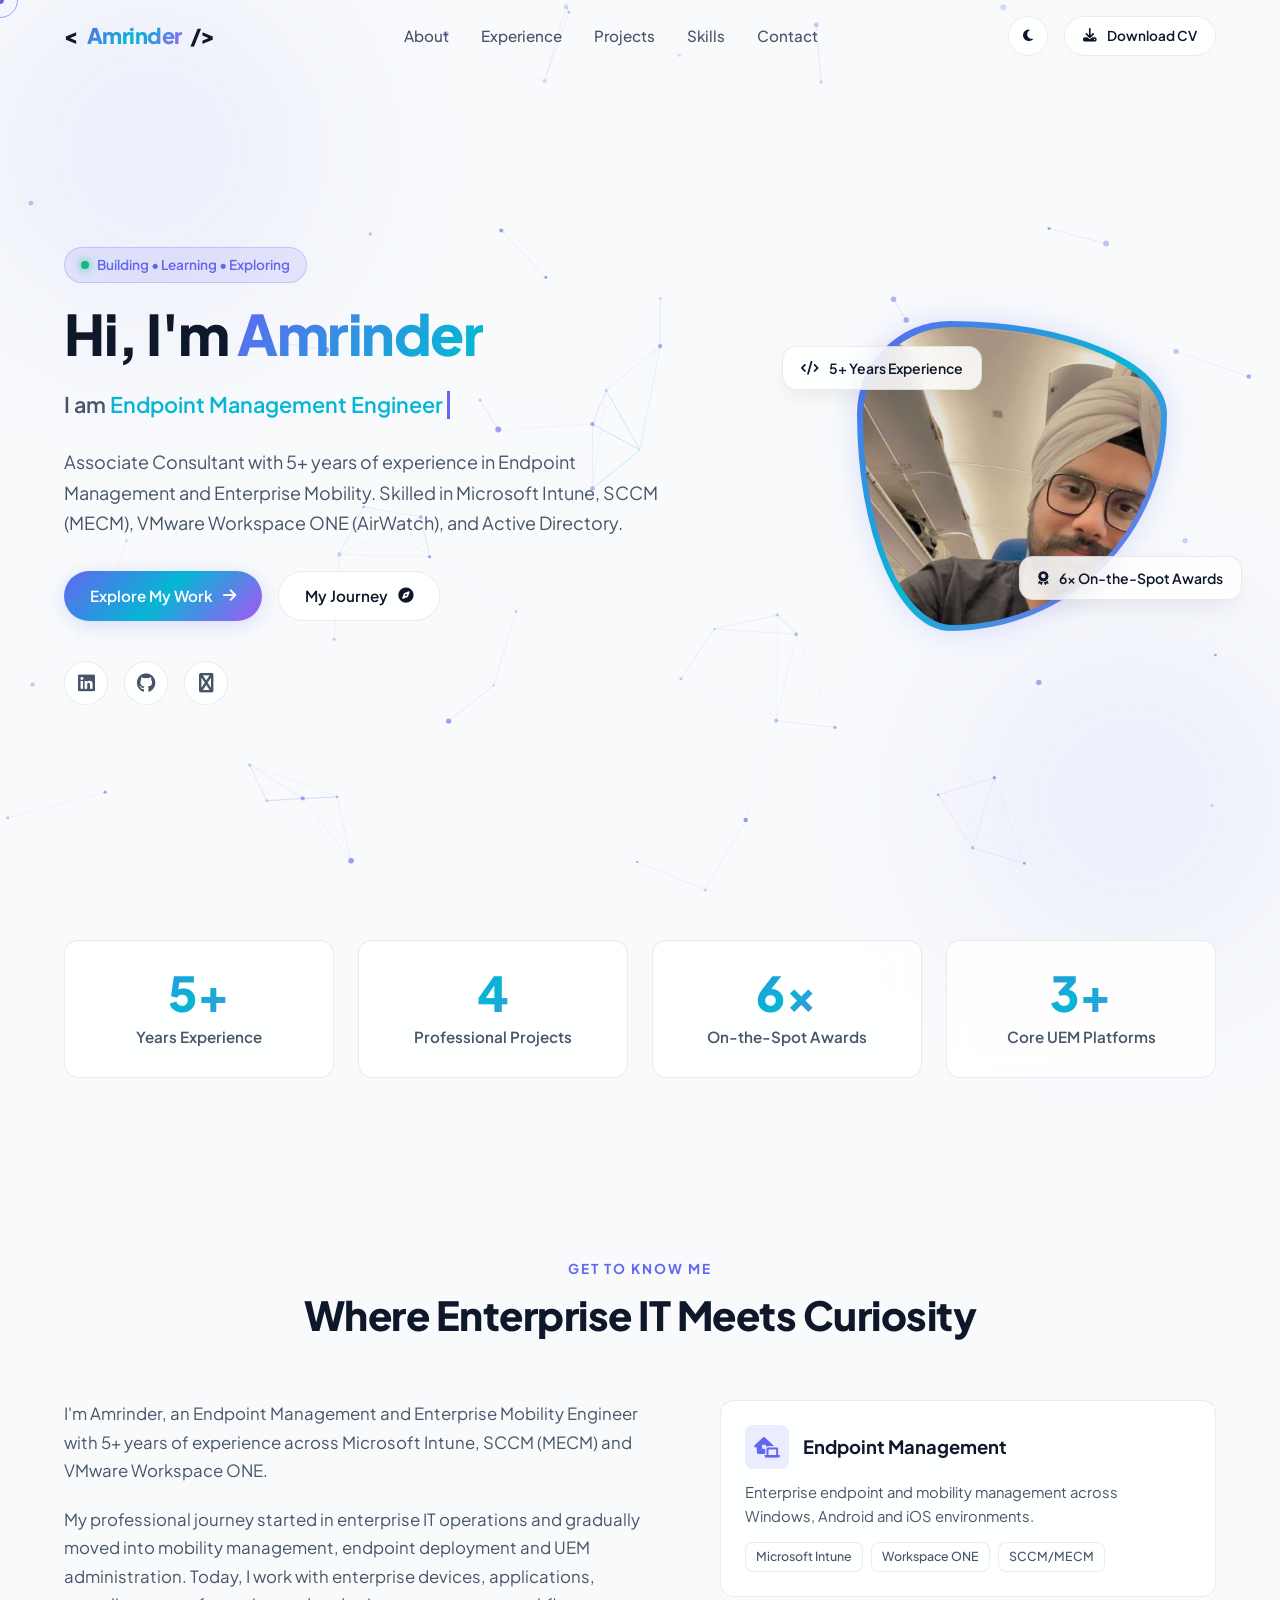
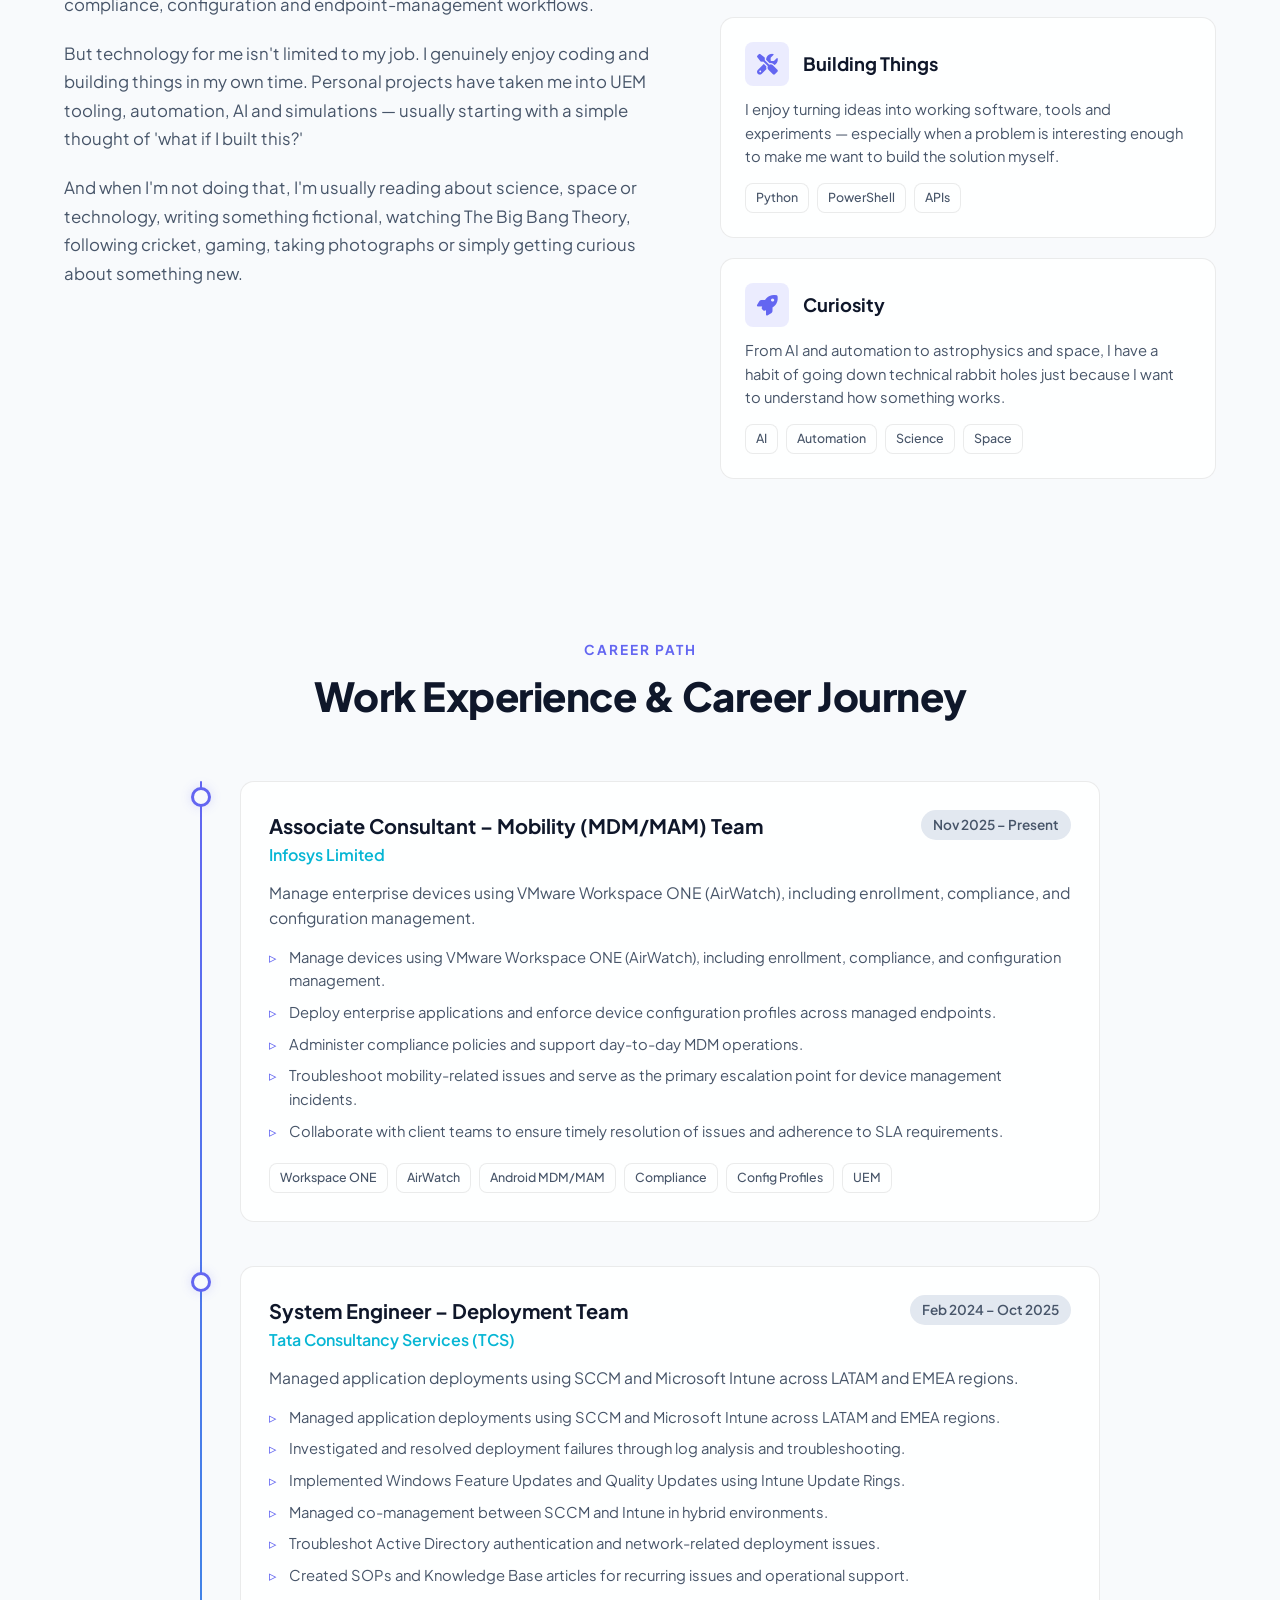
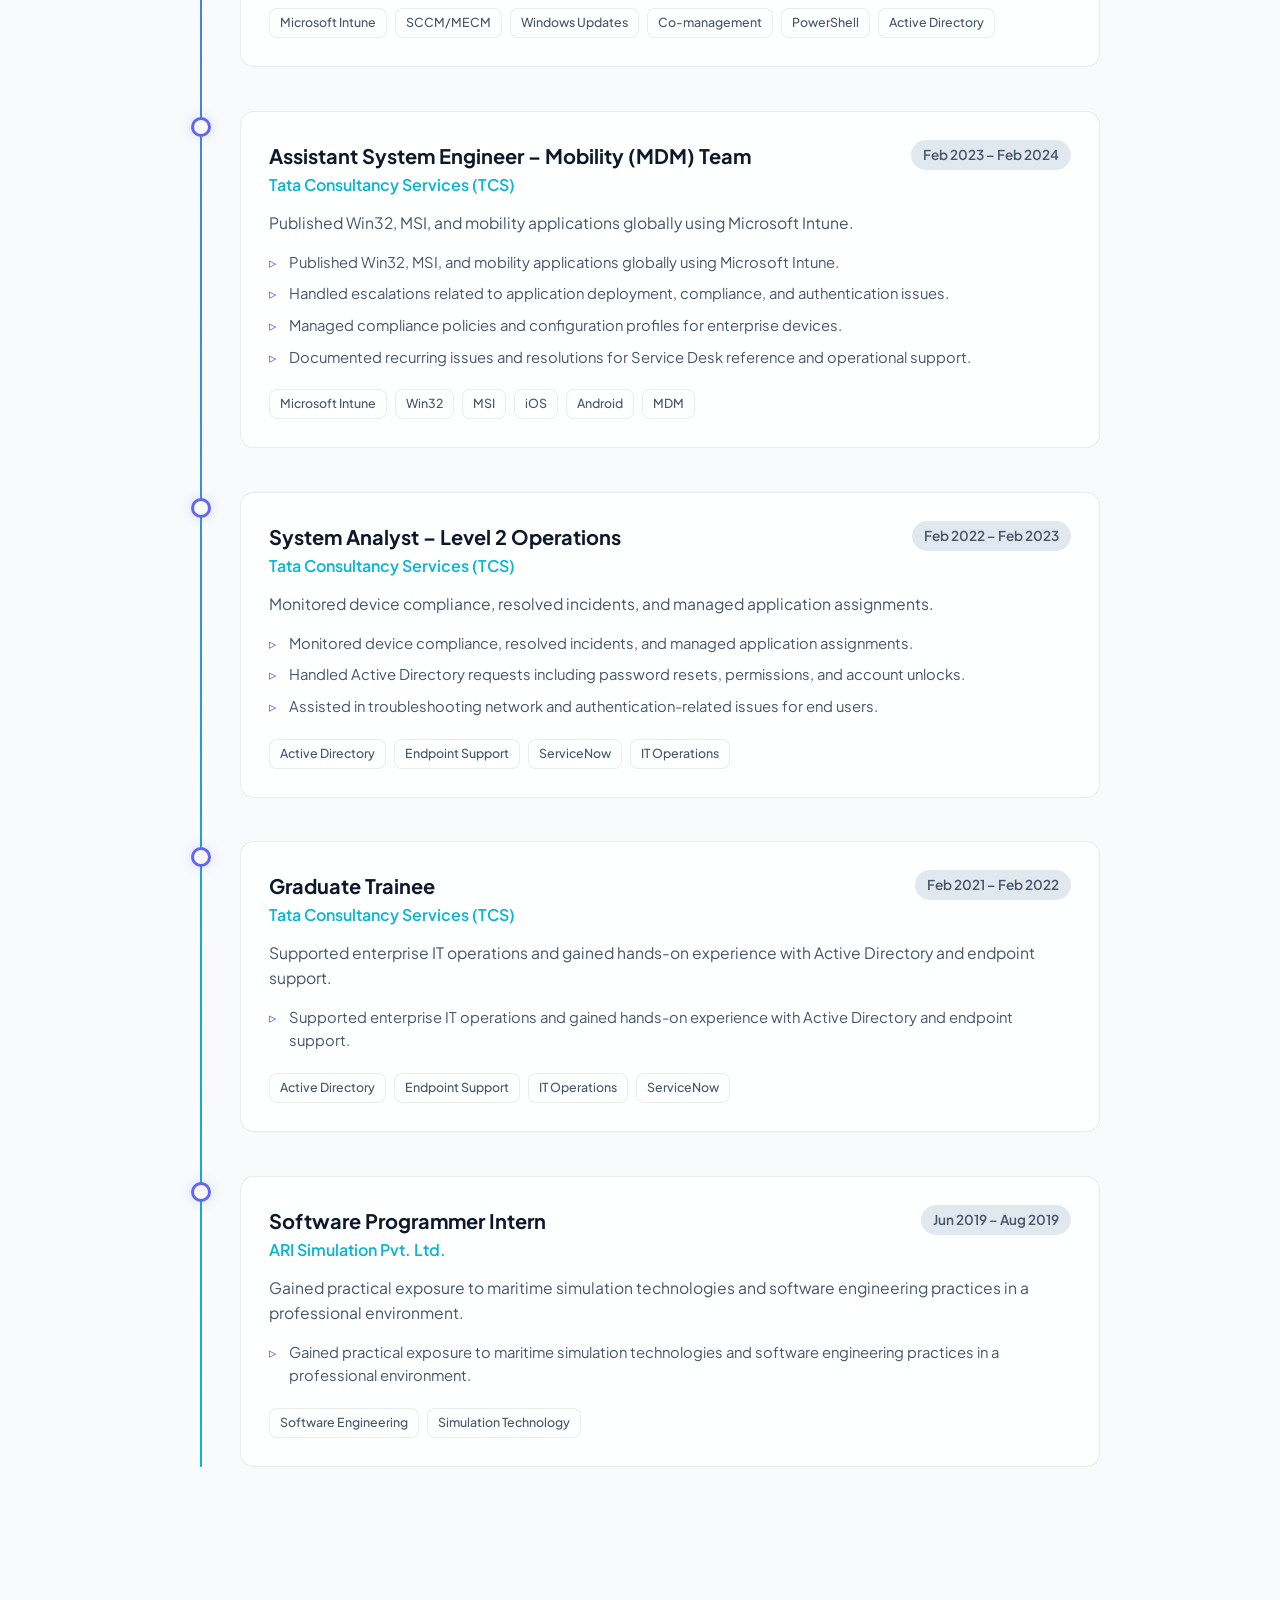
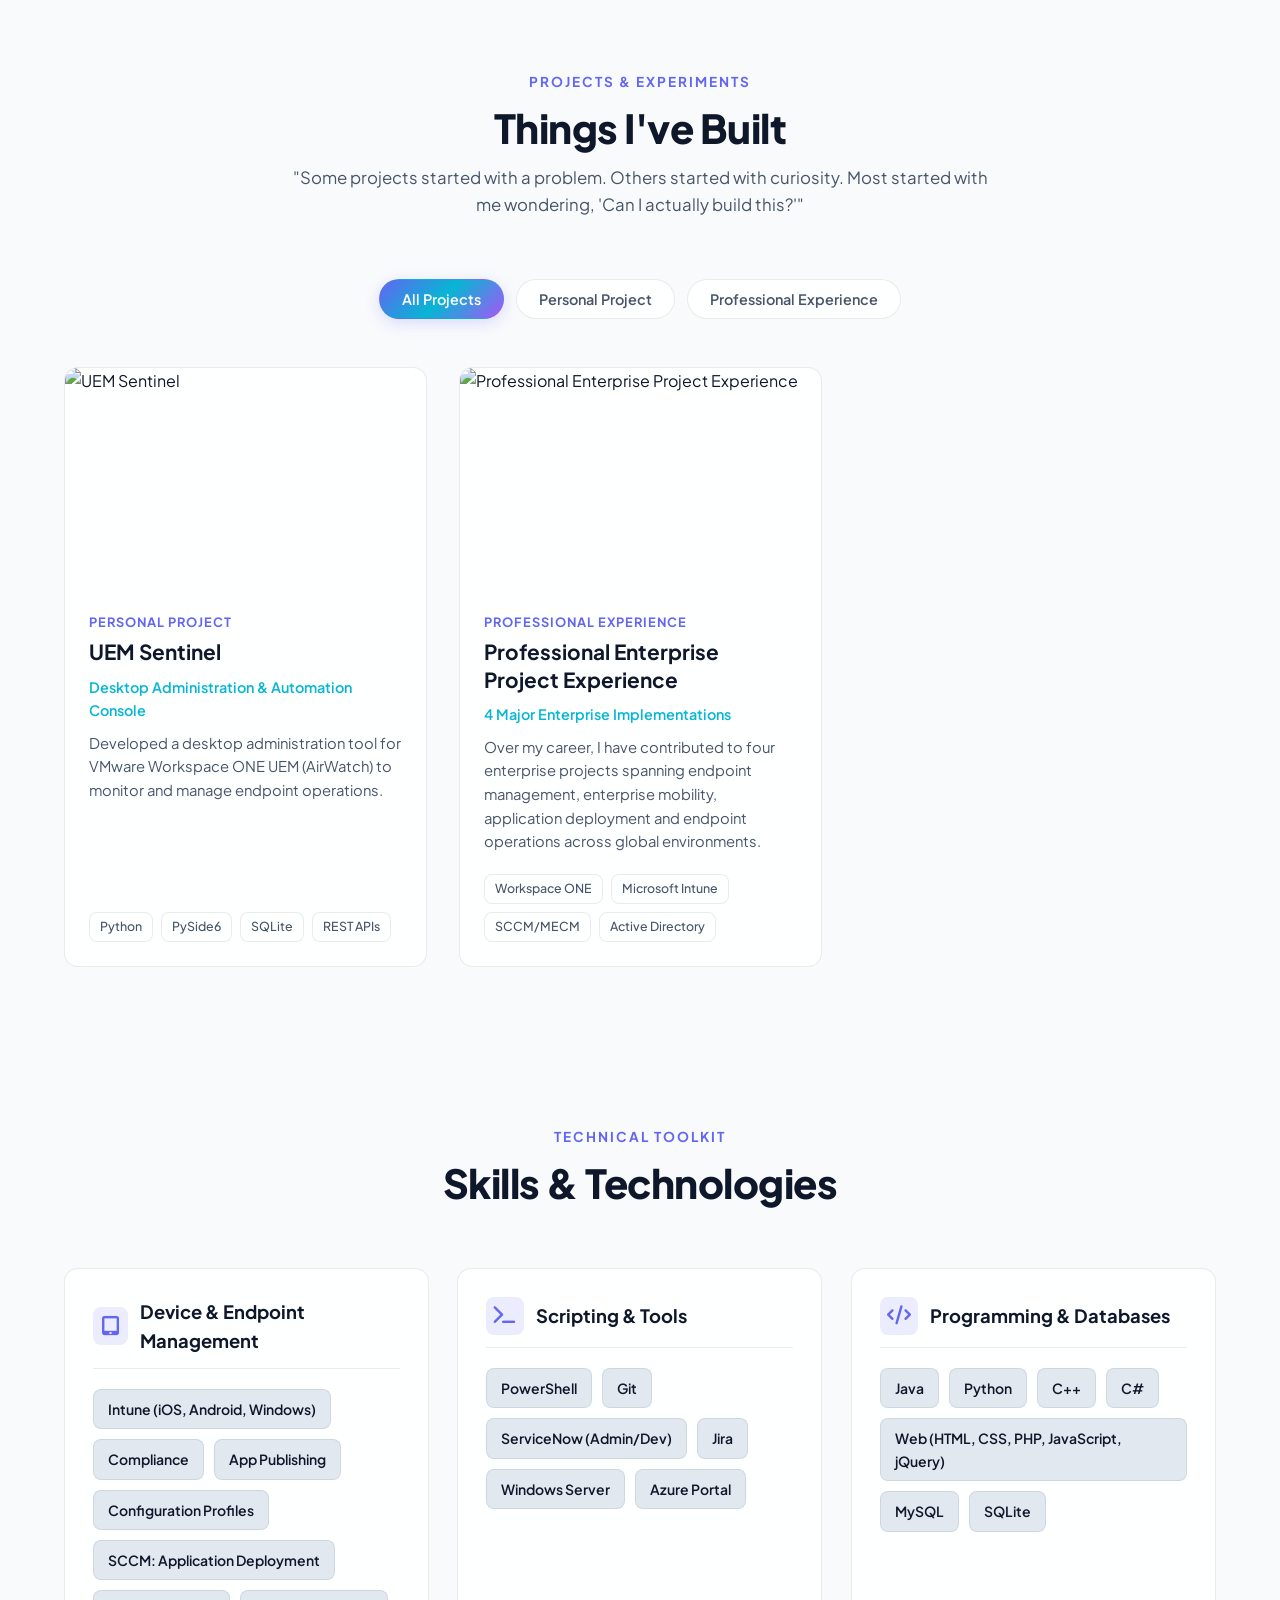
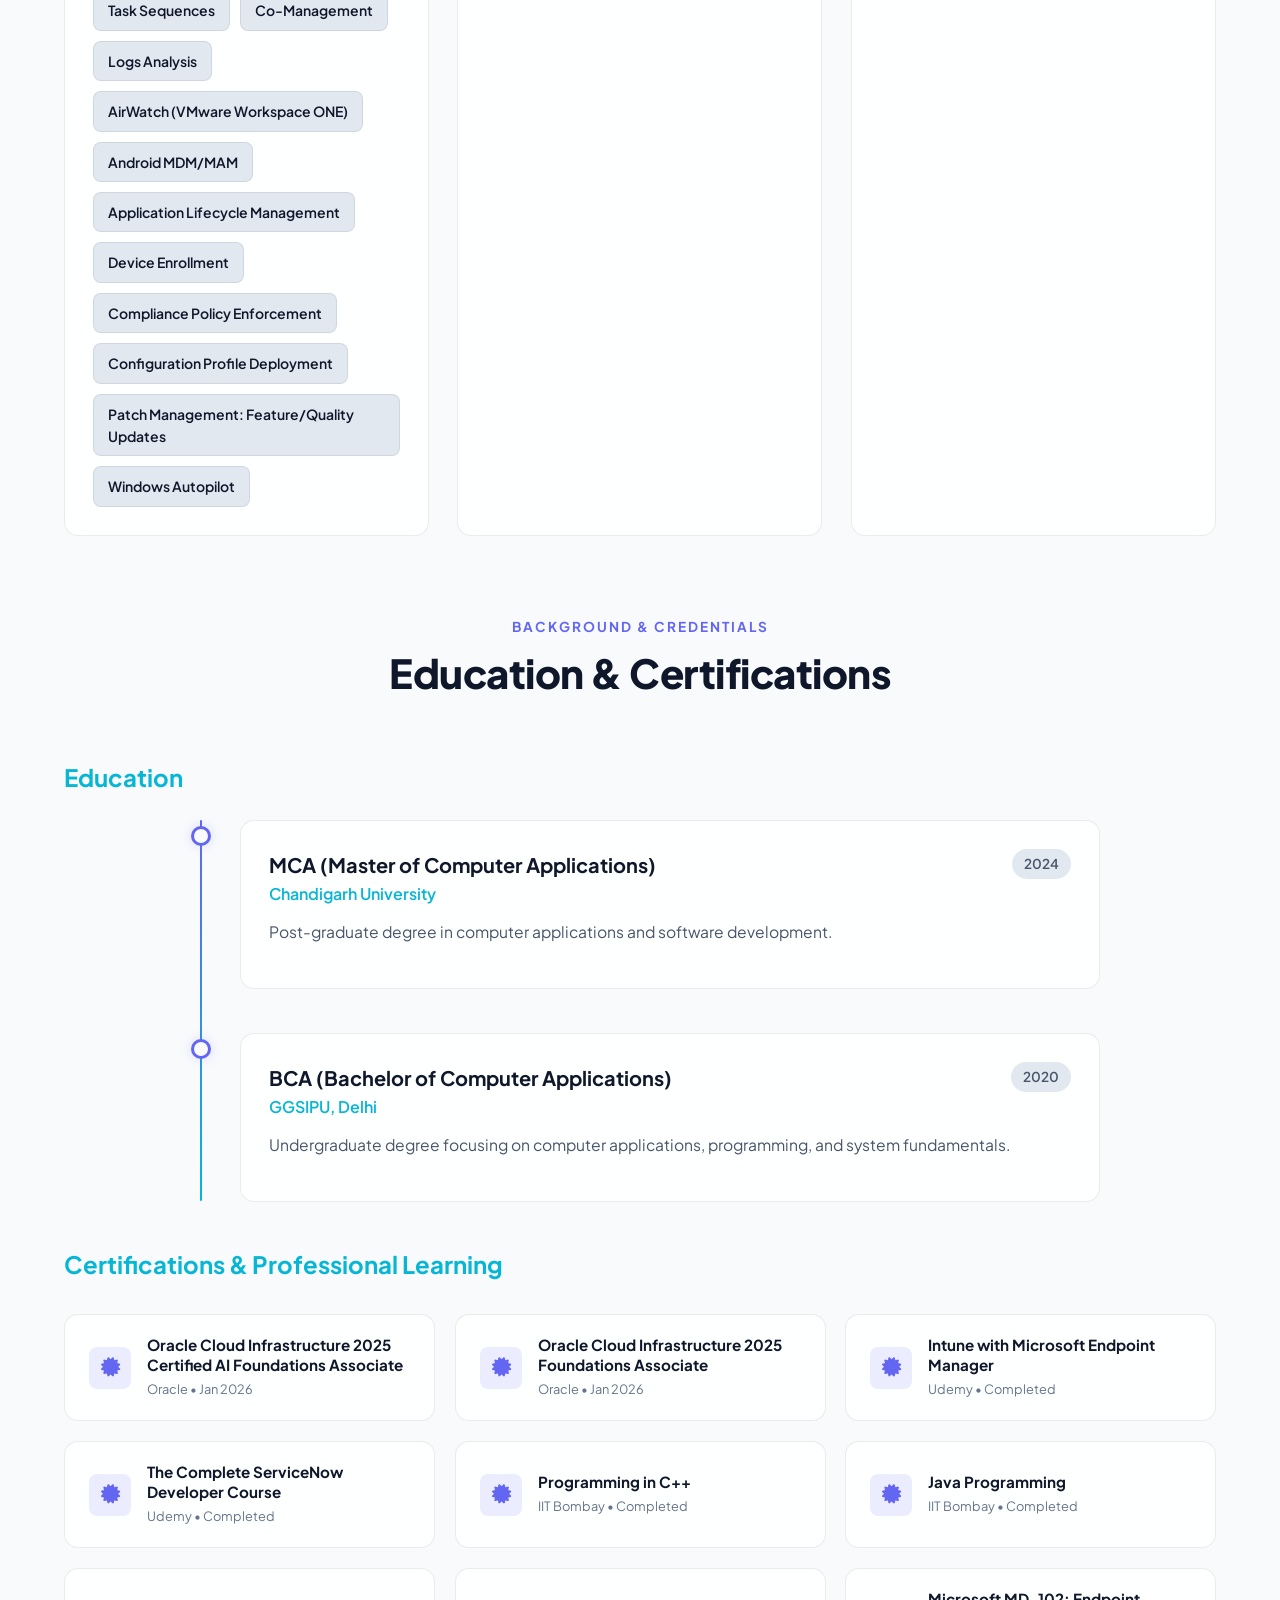
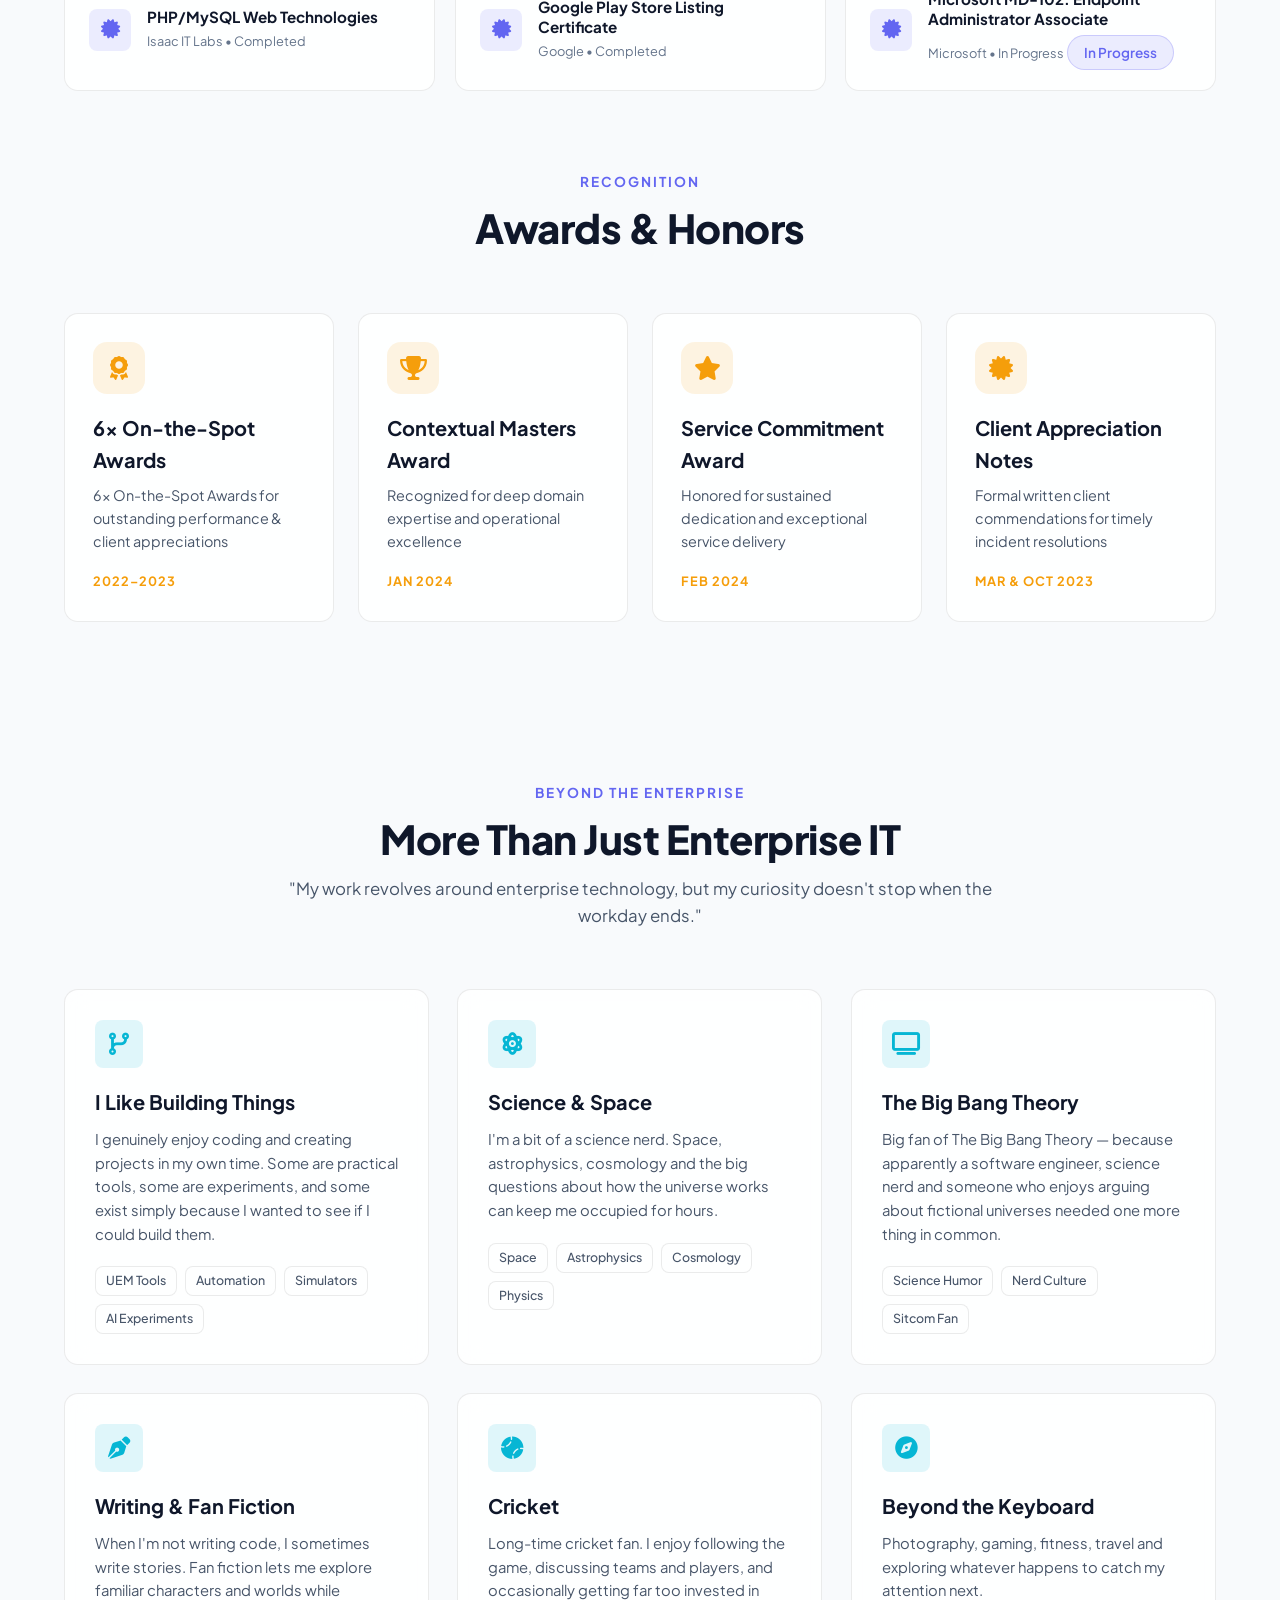
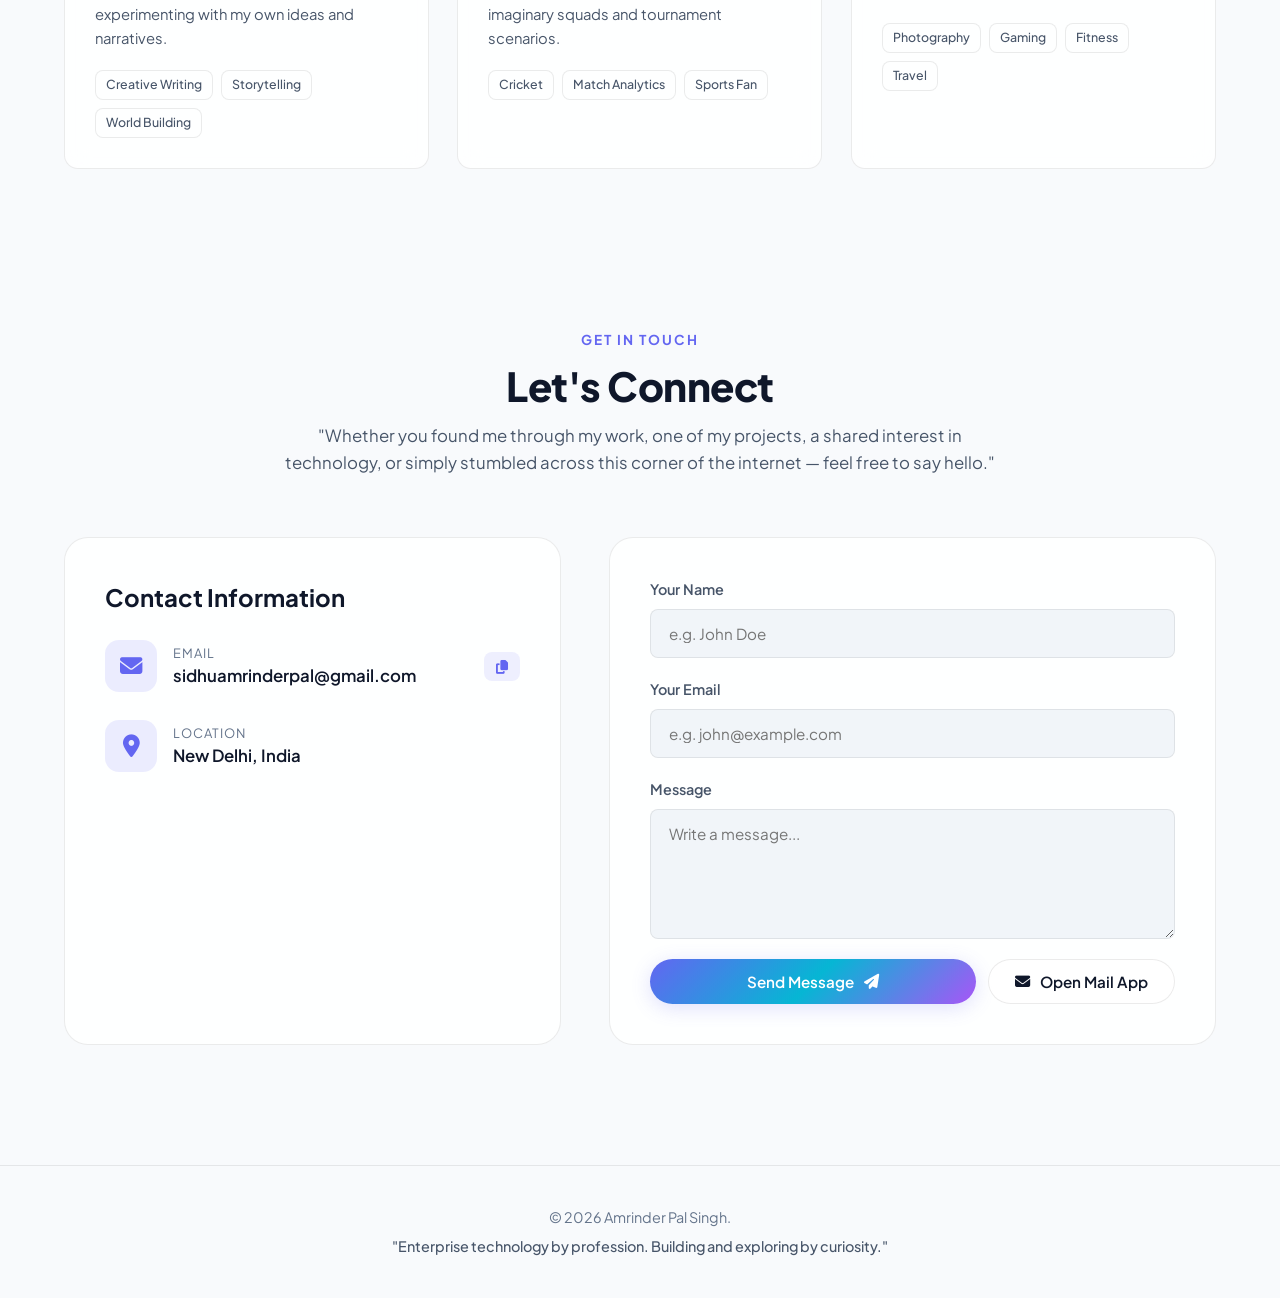
==== index.html @ f03b663b "Initial portfolio website" ====
<!DOCTYPE html>
<html lang="en" data-theme="dark">
<head>
  <meta charset="UTF-8" />
  <meta name="viewport" content="width=device-width, initial-scale=1.0" />
  <title>Amrinder Pal Singh | Endpoint Management & UEM Engineer</title>
  <meta name="description" content="Portfolio of Amrinder Pal Singh, an Endpoint Management and Enterprise Mobility Engineer with 5+ years of experience across Microsoft Intune, SCCM/MECM and VMware Workspace ONE, with a passion for software building, automation, AI and technology." />

  <!-- Open Graph Metadata -->
  <meta property="og:title" content="Amrinder Pal Singh | Endpoint Management & UEM Engineer" />
  <meta property="og:description" content="Endpoint Management, UEM, enterprise mobility, automation, AI experiments, personal projects and a little bit of science nerdiness." />
  <meta property="og:type" content="website" />

  <!-- Google Fonts -->
  <link rel="preconnect" href="https://fonts.googleapis.com" />
  <link rel="preconnect" href="https://fonts.gstatic.com" crossorigin />
  <link href="https://fonts.googleapis.com/css2?family=JetBrains+Mono:wght@400;500;700&family=Plus+Jakarta+Sans:wght@400;500;600;700;800&display=swap" rel="stylesheet" />

  <!-- FontAwesome Icons -->
  <link rel="stylesheet" href="https://cdnjs.cloudflare.com/ajax/libs/font-awesome/6.4.0/css/all.min.css" integrity="sha512-iecdLmaskl7CVkqkXNQ/ZH/XLlvWZOJyj7Yy7tcenmpD1ypASozpmT/E0iPtmFIB46ZmdtAc9eNBvH0H/ZpiBw==" crossorigin="anonymous" referrerpolicy="no-referrer" />

  <!-- Core Stylesheet -->
  <link rel="stylesheet" href="css/styles.css" />
</head>
<body>

  <!-- Ambient Interactive Canvas Background -->
  <canvas id="bg-canvas"></canvas>

  <!-- Glowing Ambient Background Orbs -->
  <div class="ambient-glow glow-1"></div>
  <div class="ambient-glow glow-2"></div>

  <!-- Custom Inertia Followers Cursor -->
  <div class="custom-cursor" id="custom-cursor"></div>
  <div class="cursor-follower" id="cursor-follower"></div>

  <!-- Sticky Navigation Bar -->
  <header class="navbar" id="navbar">
    <div class="container nav-container">
      <a href="#hero" class="nav-brand">
        <span>&lt;</span><span class="brand-gradient">Amrinder</span><span>/&gt;</span>
      </a>

      <nav>
        <ul class="nav-menu" id="nav-menu">
          <li><a href="#about" class="nav-link">About</a></li>
          <li><a href="#experience" class="nav-link">Experience</a></li>
          <li><a href="#projects" class="nav-link">Projects</a></li>
          <li><a href="#skills" class="nav-link">Skills</a></li>
          <li><a href="#contact" class="nav-link">Contact</a></li>
        </ul>
      </nav>

      <div class="nav-actions">
        <button class="theme-toggle-btn" id="theme-toggle-btn" aria-label="Toggle Theme">
          <i class="fas fa-sun"></i>
        </button>
        <a href="Amrinder_Pal_Singh_Resume.pdf" download="Amrinder_Pal_Singh_Resume.pdf" class="btn btn-secondary btn-sm" aria-label="Download CV">
          <i class="fas fa-download"></i> Download CV
        </a>
        <button class="mobile-menu-btn" id="mobile-menu-btn" aria-label="Mobile Menu">
          <i class="fas fa-bars"></i>
        </button>
      </div>
    </div>
  </header>

  <!-- Main Content Wrappers -->
  <main>

    <!-- 1. HERO SECTION -->
    <section class="hero-section" id="hero">
      <div class="container hero-grid">
        <div class="hero-content reveal-on-scroll reveal-fade-up">
          <div class="badge badge-pulse" id="hero-status-badge">Building • Learning • Exploring</div>
          <h1 class="hero-title">
            Hi, I'm <span class="text-gradient" id="hero-name">Amrinder</span>
          </h1>
          <div class="typewriter-wrapper">
            <span>I am&nbsp;</span>
            <span class="typewriter-text" id="typewriter-text"></span>
            <span class="cursor-blink"></span>
          </div>
          <p class="hero-description" id="hero-desc">
            Associate Consultant with 5+ years of experience in Endpoint Management and Enterprise Mobility, specializing in Microsoft Intune, SCCM/MECM and VMware Workspace ONE. Outside my professional work, I enjoy coding, building personal projects, exploring AI and automation, and going down the occasional rabbit hole about science and space.
          </p>
          <div class="hero-actions">
            <a href="#projects" class="btn btn-primary">
              Explore My Work <i class="fas fa-arrow-right"></i>
            </a>
            <a href="#experience" class="btn btn-secondary">
              My Journey <i class="fas fa-compass"></i>
            </a>
          </div>
          <div class="hero-socials" id="hero-socials">
            <!-- Social links populated dynamically -->
          </div>
        </div>

        <div class="hero-visual reveal-on-scroll reveal-zoom-in delay-2">
          <div class="avatar-wrapper">
            <img src="images/profile.jpg" alt="Amrinder Pal Singh" class="avatar-img" id="hero-avatar" />
          </div>
          <div class="floating-chip chip-1" id="hero-chip-1">
            <i class="fas fa-code text-accent"></i> 5+ Years Experience
          </div>
          <div class="floating-chip chip-2" id="hero-chip-2">
            <i class="fas fa-award text-accent"></i> 6× On-the-Spot Awards
          </div>
        </div>
      </div>
    </section>

    <!-- 2. STATS SECTION -->
    <section class="stats-section">
      <div class="container">
        <div class="stats-grid" id="stats-grid">
          <!-- Stat cards populated dynamically -->
        </div>
      </div>
    </section>

    <!-- 3. ABOUT ME SECTION -->
    <section class="about-section" id="about">
      <div class="container">
        <div class="section-header reveal-on-scroll reveal-fade-up">
          <span class="section-subtitle">GET TO KNOW ME</span>
          <h2 class="section-title">Where Enterprise IT Meets Curiosity</h2>
        </div>

        <div class="about-grid">
          <div class="about-paragraphs reveal-on-scroll reveal-slide-left" id="about-paragraphs">
            <!-- Paragraphs populated dynamically -->
          </div>
          <div class="highlights-grid" id="highlights-grid">
            <!-- Highlight cards populated dynamically -->
          </div>
        </div>
      </div>
    </section>

    <!-- 4. WORK EXPERIENCE TIMELINE -->
    <section class="timeline-section" id="experience">
      <div class="container">
        <div class="section-header reveal-on-scroll reveal-fade-up">
          <span class="section-subtitle">CAREER PATH</span>
          <h2 class="section-title">Work Experience & Career Journey</h2>
        </div>

        <div class="timeline" id="timeline-container">
          <!-- Timeline items populated dynamically -->
        </div>
      </div>
    </section>

    <!-- 5. FEATURED PROJECTS SHOWCASE -->
    <section class="projects-section" id="projects">
      <div class="container">
        <div class="section-header reveal-on-scroll reveal-fade-up">
          <span class="section-subtitle">PROJECTS & EXPERIMENTS</span>
          <h2 class="section-title">Things I've Built</h2>
          <p>"Some projects started with a problem. Others started with curiosity. Most started with me wondering, 'Can I actually build this?'"</p>
        </div>

        <!-- Filter Bar -->
        <div class="filter-bar" id="filter-bar">
          <!-- Filter buttons populated dynamically -->
        </div>

        <!-- Projects Grid -->
        <div class="projects-grid" id="projects-grid">
          <!-- Project cards populated dynamically -->
        </div>
      </div>
    </section>

    <!-- 6. SKILLS & COMPETENCIES MATRIX -->
    <section class="skills-section" id="skills">
      <div class="container">
        <div class="section-header reveal-on-scroll reveal-fade-up">
          <span class="section-subtitle">TECHNICAL TOOLKIT</span>
          <h2 class="section-title">Skills & Technologies</h2>
        </div>

        <div class="skills-grid" id="skills-grid">
          <!-- Skills populated dynamically -->
        </div>
      </div>
    </section>

    <!-- 7. EDUCATION & CERTIFICATIONS -->
    <section class="education-section">
      <div class="container">
        <div class="section-header reveal-on-scroll reveal-fade-up">
          <span class="section-subtitle">BACKGROUND & CREDENTIALS</span>
          <h2 class="section-title">Education & Certifications</h2>
        </div>

        <div style="margin-bottom: 40px;">
          <h3 style="font-size: 1.5rem; margin-bottom: 24px; color: var(--accent-secondary);">Education</h3>
          <div class="timeline" id="education-list">
            <!-- Education items populated dynamically -->
          </div>
        </div>

        <div>
          <h3 style="font-size: 1.5rem; margin-bottom: 20px; color: var(--accent-secondary);">Certifications & Professional Learning</h3>
          <div class="certs-grid" id="certs-grid">
            <!-- Certifications populated dynamically -->
          </div>
        </div>
      </div>
    </section>

    <!-- 8. AWARDS & RECOGNITION SECTION -->
    <section class="awards-section">
      <div class="container">
        <div class="section-header reveal-on-scroll reveal-fade-up">
          <span class="section-subtitle">RECOGNITION</span>
          <h2 class="section-title">Awards & Honors</h2>
        </div>

        <div class="awards-grid" id="awards-grid">
          <!-- Awards populated dynamically -->
        </div>
      </div>
    </section>

    <!-- 9. BEYOND THE ENTERPRISE (PERSONALITY SECTION) -->
    <section class="beyond-section">
      <div class="container">
        <div class="section-header reveal-on-scroll reveal-fade-up">
          <span class="section-subtitle">BEYOND THE ENTERPRISE</span>
          <h2 class="section-title">More Than Just Enterprise IT</h2>
          <p>"My work revolves around enterprise technology, but my curiosity doesn't stop when the workday ends."</p>
        </div>

        <div class="beyond-grid" id="beyond-grid">
          <!-- Beyond cards populated dynamically -->
        </div>
      </div>
    </section>

    <!-- 10. CONTACT & SOCIAL HUB -->
    <section class="contact-section" id="contact">
      <div class="container">
        <div class="section-header reveal-on-scroll reveal-fade-up">
          <span class="section-subtitle">GET IN TOUCH</span>
          <h2 class="section-title">Let's Connect</h2>
          <p>"Whether you found me through my work, one of my projects, a shared interest in technology, or simply stumbled across this corner of the internet — feel free to say hello."</p>
        </div>

        <div class="contact-grid">
          <!-- Info Box -->
          <div class="contact-info-card reveal-on-scroll reveal-slide-left">
            <h3 style="font-size: 1.5rem; margin-bottom: 24px;">Contact Information</h3>

            <div class="contact-method">
              <div class="contact-icon-box"><i class="fas fa-envelope"></i></div>
              <div class="contact-detail">
                <label>Email</label>
                <a href="mailto:sidhuamrinderpal@gmail.com" id="contact-email-link">sidhuamrinderpal@gmail.com</a>
              </div>
              <button class="copy-btn" onclick="copyToClipboard('sidhuamrinderpal@gmail.com', 'Email')">
                <i class="fas fa-copy"></i>
              </button>
            </div>

            <div class="contact-method" id="contact-phone-row">
              <div class="contact-icon-box"><i class="fas fa-phone-alt"></i></div>
              <div class="contact-detail">
                <label>Phone</label>
                <span id="contact-phone-text">+91 88023-26828</span>
              </div>
              <button class="copy-btn" onclick="copyToClipboard('+91 88023-26828', 'Phone')">
                <i class="fas fa-copy"></i>
              </button>
            </div>

            <div class="contact-method">
              <div class="contact-icon-box"><i class="fas fa-map-marker-alt"></i></div>
              <div class="contact-detail">
                <label>Location</label>
                <span id="contact-location-text">New Delhi, India</span>
              </div>
            </div>
          </div>

          <!-- Contact Form -->
          <form class="contact-form reveal-on-scroll reveal-slide-right" id="contact-form" action="https://formsubmit.co/sidhuamrinderpal@gmail.com" method="POST">
            <!-- Formsubmit.co config options -->
            <input type="hidden" name="_subject" value="New Portfolio Message for Amrinder Pal Singh!" />
            <input type="hidden" name="_captcha" value="false" />
            <input type="hidden" name="_template" value="table" />

            <div class="form-group">
              <label for="form-name">Your Name</label>
              <input type="text" id="form-name" name="name" class="form-input" placeholder="e.g. John Doe" required />
            </div>

            <div class="form-group">
              <label for="form-email">Your Email</label>
              <input type="email" id="form-email" name="email" class="form-input" placeholder="e.g. john@example.com" required />
            </div>

            <div class="form-group">
              <label for="form-message">Message</label>
              <textarea id="form-message" name="message" class="form-textarea" placeholder="Write a message..." required></textarea>
            </div>

            <div style="display: flex; gap: 12px; flex-wrap: wrap;">
              <button type="submit" class="btn btn-primary" style="flex: 1;">
                Send Message <i class="fas fa-paper-plane"></i>
              </button>
              <button type="button" onclick="sendViaMailto()" class="btn btn-secondary" title="Open in your Email App">
                <i class="fas fa-envelope"></i> Open Mail App
              </button>
            </div>
          </form>
        </div>
      </div>
    </section>

  </main>

  <!-- Project Details Modal Popup -->
  <div class="modal-overlay" id="project-modal">
    <div class="modal-container">
      <button class="modal-close-btn" id="modal-close-btn" aria-label="Close modal">
        <i class="fas fa-times"></i>
      </button>
      <img src="" alt="" class="modal-header-img" id="modal-img" />
      <div class="modal-body">
        <h3 id="modal-title">Project Title</h3>
        <div class="modal-subtitle" id="modal-subtitle">Subheading</div>
        <p id="modal-desc">Full description...</p>
        
        <h4 style="margin-top: 20px;">Key Capabilities & Features:</h4>
        <ul class="modal-features-list" id="modal-features">
          <!-- Populated dynamically -->
        </ul>
      </div>
    </div>
  </div>

  <!-- Footer -->
  <footer class="footer">
    <div class="container">
      <p>&copy; 2026 Amrinder Pal Singh.</p>
      <p class="footer-tagline">"Enterprise technology by profession. Building and exploring by curiosity."</p>
    </div>
  </footer>

  <!-- Application Scripts -->
  <script src="js/data.js"></script>
  <script src="js/animations.js"></script>
  <script src="js/app.js"></script>

  <!-- Navbar Scrolled Handler & Mobile Toggle -->
  <script>
    window.addEventListener('scroll', () => {
      const nav = document.getElementById('navbar');
      if (window.scrollY > 50) {
        nav.classList.add('scrolled');
      } else {
        nav.classList.remove('scrolled');
      }
    });

    const mobileMenuBtn = document.getElementById('mobile-menu-btn');
    const navMenu = document.getElementById('nav-menu');
    if (mobileMenuBtn && navMenu) {
      mobileMenuBtn.addEventListener('click', () => {
        navMenu.classList.toggle('active');
      });
    }
  </script>
</body>
</html>
---- css/styles.css ----
/* ==========================================================================
   PORTFOLIO & INTERACTIVE RESUME STYLESHEET - AMRINDER PAL SINGH
   ========================================================================== */

/* --------------------------------------------------------------------------
   1. DESIGN TOKENS & THEMING
   -------------------------------------------------------------------------- */
:root {
  /* Color Palette - Dark Theme Default */
  --bg-primary: #0a0d14;
  --bg-secondary: #121824;
  --bg-tertiary: #1a2333;
  --bg-card: rgba(26, 35, 51, 0.65);
  --bg-card-hover: rgba(34, 46, 66, 0.85);
  --bg-glass: rgba(15, 23, 42, 0.75);
  
  --border-color: rgba(255, 255, 255, 0.08);
  --border-hover: rgba(99, 102, 241, 0.4);
  
  --text-primary: #f8fafc;
  --text-secondary: #94a3b8;
  --text-muted: #64748b;
  
  --accent-primary: #6366f1;       /* Indigo */
  --accent-secondary: #06b6d4;     /* Cyan */
  --accent-tertiary: #a855f7;      /* Purple */
  --accent-gradient: linear-gradient(135deg, #6366f1 0%, #06b6d4 50%, #a855f7 100%);
  --accent-glow: rgba(99, 102, 241, 0.35);
  
  --success: #10b981;
  --warning: #f59e0b;
  
  /* Fonts */
  --font-family: 'Plus Jakarta Sans', system-ui, -apple-system, BlinkMacSystemFont, 'Segoe UI', Roboto, sans-serif;
  --font-code: 'JetBrains Mono', Consolas, monospace;
  
  /* Layout & Spacing */
  --nav-height: 72px;
  --container-max: 1200px;
  --radius-sm: 8px;
  --radius-md: 14px;
  --radius-lg: 24px;
  --radius-full: 9999px;
  
  /* Shadows */
  --shadow-sm: 0 4px 6px -1px rgba(0, 0, 0, 0.3);
  --shadow-md: 0 10px 25px -5px rgba(0, 0, 0, 0.4);
  --shadow-lg: 0 20px 40px -15px rgba(0, 0, 0, 0.6);
  --shadow-glow: 0 0 30px var(--accent-glow);
  
  /* Transitions */
  --transition-fast: 0.2s cubic-bezier(0.4, 0, 0.2, 1);
  --transition-normal: 0.35s cubic-bezier(0.4, 0, 0.2, 1);
  --transition-spring: 0.5s cubic-bezier(0.175, 0.885, 0.32, 1.275);
}

/* Light Theme Override */
[data-theme="light"] {
  --bg-primary: #f8fafc;
  --bg-secondary: #f1f5f9;
  --bg-tertiary: #e2e8f0;
  --bg-card: rgba(255, 255, 255, 0.85);
  --bg-card-hover: rgba(255, 255, 255, 0.98);
  --bg-glass: rgba(255, 255, 255, 0.85);
  
  --border-color: rgba(0, 0, 0, 0.08);
  --border-hover: rgba(99, 102, 241, 0.5);
  
  --text-primary: #0f172a;
  --text-secondary: #475569;
  --text-muted: #64748b;
  
  --accent-glow: rgba(99, 102, 241, 0.2);
  --shadow-sm: 0 4px 6px -1px rgba(0, 0, 0, 0.06);
  --shadow-md: 0 10px 25px -5px rgba(0, 0, 0, 0.08);
  --shadow-lg: 0 20px 30px -15px rgba(0, 0, 0, 0.12);
}

/* --------------------------------------------------------------------------
   2. GLOBAL RESET & BASE STYLES
   -------------------------------------------------------------------------- */
*, *::before, *::after {
  box-sizing: border-box;
  margin: 0;
  padding: 0;
}

html {
  scroll-behavior: smooth;
  font-size: 16px;
  overflow-x: hidden;
}

body {
  font-family: var(--font-family);
  background-color: var(--bg-primary);
  color: var(--text-primary);
  line-height: 1.6;
  transition: background-color var(--transition-normal), color var(--transition-normal);
  overflow-x: hidden;
  position: relative;
}

a {
  color: inherit;
  text-decoration: none;
}

button {
  font-family: inherit;
  cursor: pointer;
  border: none;
  background: none;
  outline: none;
}

img {
  max-width: 100%;
  height: auto;
  display: block;
}

.container {
  max-width: var(--container-max);
  margin: 0 auto;
  padding: 0 24px;
  width: 100%;
}

/* --------------------------------------------------------------------------
   3. BACKGROUND CANVAS & AMBIENT ANIMATION
   -------------------------------------------------------------------------- */
#bg-canvas {
  position: fixed;
  top: 0;
  left: 0;
  width: 100vw;
  height: 100vh;
  z-index: -1;
  pointer-events: none;
}

.ambient-glow {
  position: fixed;
  width: 500px;
  height: 500px;
  border-radius: 50%;
  background: radial-gradient(circle, var(--accent-glow) 0%, transparent 70%);
  filter: blur(80px);
  z-index: -1;
  pointer-events: none;
  opacity: 0.6;
  animation: floatOrb 18s ease-in-out infinite alternate;
}

.ambient-glow.glow-1 { top: -100px; left: -100px; }
.ambient-glow.glow-2 { bottom: -150px; right: -100px; animation-delay: -9s; }

@keyframes floatOrb {
  0% { transform: translate(0, 0) scale(1); }
  50% { transform: translate(120px, 80px) scale(1.2); }
  100% { transform: translate(-80px, 150px) scale(0.9); }
}

/* --------------------------------------------------------------------------
   4. CUSTOM CURSOR
   -------------------------------------------------------------------------- */
.custom-cursor {
  position: fixed;
  width: 8px;
  height: 8px;
  background: var(--accent-primary);
  border-radius: 50%;
  pointer-events: none;
  z-index: 9999;
  transform: translate(-50%, -50%);
  transition: width 0.2s, height 0.2s, background-color 0.2s;
}

.cursor-follower {
  position: fixed;
  width: 36px;
  height: 36px;
  border: 1.5px solid var(--accent-primary);
  border-radius: 50%;
  pointer-events: none;
  z-index: 9998;
  transform: translate(-50%, -50%);
  transition: transform 0.15s ease-out, width 0.2s, height 0.2s, border-color 0.2s, opacity 0.2s;
  opacity: 0.6;
}

body.cursor-hover .custom-cursor {
  width: 16px;
  height: 16px;
  background: var(--accent-secondary);
}

body.cursor-hover .cursor-follower {
  width: 54px;
  height: 54px;
  border-color: var(--accent-secondary);
  opacity: 0.3;
}

@media (max-width: 992px) {
  .custom-cursor, .cursor-follower { display: none !important; }
}

/* --------------------------------------------------------------------------
   5. NAVIGATION BAR
   -------------------------------------------------------------------------- */
.navbar {
  position: fixed;
  top: 0;
  left: 0;
  width: 100%;
  height: var(--nav-height);
  z-index: 1000;
  transition: background-color var(--transition-normal), backdrop-filter var(--transition-normal), box-shadow var(--transition-normal);
}

.navbar.scrolled {
  background-color: var(--bg-glass);
  backdrop-filter: blur(16px);
  -webkit-backdrop-filter: blur(16px);
  border-bottom: 1px solid var(--border-color);
  box-shadow: var(--shadow-sm);
}

.nav-container {
  display: flex;
  align-items: center;
  justify-content: space-between;
  height: 100%;
}

.nav-brand {
  font-size: 1.35rem;
  font-weight: 800;
  display: flex;
  align-items: center;
  gap: 8px;
  letter-spacing: -0.5px;
}

.nav-brand .brand-gradient {
  background: var(--accent-gradient);
  -webkit-background-clip: text;
  -webkit-text-fill-color: transparent;
}

.nav-menu {
  display: flex;
  align-items: center;
  gap: 32px;
  list-style: none;
}

.nav-link {
  font-size: 0.95rem;
  font-weight: 500;
  color: var(--text-secondary);
  position: relative;
  padding: 6px 0;
  transition: color var(--transition-fast);
}

.nav-link:hover, .nav-link.active {
  color: var(--text-primary);
}

.nav-link::after {
  content: '';
  position: absolute;
  bottom: 0;
  left: 0;
  width: 0;
  height: 2px;
  background: var(--accent-gradient);
  border-radius: 2px;
  transition: width var(--transition-normal);
}

.nav-link:hover::after, .nav-link.active::after {
  width: 100%;
}

.nav-actions {
  display: flex;
  align-items: center;
  gap: 16px;
}

.theme-toggle-btn {
  width: 40px;
  height: 40px;
  border-radius: var(--radius-full);
  background: var(--bg-card);
  border: 1px solid var(--border-color);
  color: var(--text-primary);
  display: flex;
  align-items: center;
  justify-content: center;
  transition: transform var(--transition-fast), border-color var(--transition-fast), background var(--transition-fast);
}

.theme-toggle-btn:hover {
  transform: rotate(15deg) scale(1.05);
  border-color: var(--border-hover);
}

.mobile-menu-btn {
  display: none;
  font-size: 1.5rem;
  color: var(--text-primary);
}

/* --------------------------------------------------------------------------
   6. BUTTONS & UI ELEMENTS
   -------------------------------------------------------------------------- */
.btn {
  display: inline-flex;
  align-items: center;
  justify-content: center;
  gap: 10px;
  padding: 12px 26px;
  border-radius: var(--radius-full);
  font-size: 0.95rem;
  font-weight: 600;
  transition: transform var(--transition-spring), box-shadow var(--transition-normal), background var(--transition-normal);
  position: relative;
  overflow: hidden;
}

.btn-primary {
  background: var(--accent-gradient);
  color: #fff;
  box-shadow: 0 4px 20px var(--accent-glow);
}

.btn-primary:hover {
  transform: translateY(-3px) scale(1.02);
  box-shadow: 0 8px 30px var(--accent-glow);
}

.btn-secondary {
  background: var(--bg-card);
  color: var(--text-primary);
  border: 1px solid var(--border-color);
  backdrop-filter: blur(10px);
}

.btn-secondary:hover {
  transform: translateY(-3px);
  border-color: var(--border-hover);
  background: var(--bg-card-hover);
}

.btn-sm {
  padding: 8px 18px;
  font-size: 0.85rem;
}

.badge {
  display: inline-flex;
  align-items: center;
  gap: 8px;
  padding: 6px 16px;
  border-radius: var(--radius-full);
  font-size: 0.85rem;
  font-weight: 600;
  background: rgba(99, 102, 241, 0.12);
  color: var(--accent-primary);
  border: 1px solid rgba(99, 102, 241, 0.25);
}

.badge-pulse::before {
  content: '';
  width: 8px;
  height: 8px;
  border-radius: 50%;
  background: var(--success);
  box-shadow: 0 0 10px var(--success);
  animation: pulseDot 2s infinite;
}

@keyframes pulseDot {
  0% { opacity: 1; transform: scale(1); }
  50% { opacity: 0.4; transform: scale(1.3); }
  100% { opacity: 1; transform: scale(1); }
}

/* Section Header styling */
.section-header {
  text-align: center;
  max-width: 720px;
  margin: 0 auto 60px;
}

.section-header .section-subtitle {
  color: var(--accent-primary);
  font-weight: 700;
  text-transform: uppercase;
  letter-spacing: 2px;
  font-size: 0.85rem;
  margin-bottom: 10px;
  display: block;
}

.section-header .section-title {
  font-size: 2.5rem;
  font-weight: 800;
  line-height: 1.25;
  letter-spacing: -0.5px;
}

.section-header p {
  color: var(--text-secondary);
  font-size: 1.05rem;
  margin-top: 12px;
}

/* --------------------------------------------------------------------------
   7. HERO SECTION
   -------------------------------------------------------------------------- */
.hero-section {
  min-height: 100vh;
  padding-top: calc(var(--nav-height) + 60px);
  padding-bottom: 80px;
  display: flex;
  align-items: center;
  position: relative;
}

.hero-grid {
  display: grid;
  grid-template-columns: 1.25fr 0.75fr;
  gap: 60px;
  align-items: center;
}

.hero-content {
  display: flex;
  flex-direction: column;
  align-items: flex-start;
}

.hero-title {
  font-size: 3.5rem;
  font-weight: 800;
  line-height: 1.15;
  letter-spacing: -1.5px;
  margin: 18px 0;
}

.hero-title .text-gradient {
  background: var(--accent-gradient);
  background-size: 200% auto;
  -webkit-background-clip: text;
  -webkit-text-fill-color: transparent;
  animation: gradientShift 6s ease infinite;
}

@keyframes gradientShift {
  0% { background-position: 0% 50%; }
  50% { background-position: 100% 50%; }
  100% { background-position: 0% 50%; }
}

.typewriter-wrapper {
  font-size: 1.35rem;
  font-weight: 600;
  color: var(--text-secondary);
  min-height: 44px;
  display: flex;
  align-items: center;
  margin-bottom: 20px;
}

.typewriter-text {
  color: var(--accent-secondary);
}

.cursor-blink {
  display: inline-block;
  width: 3px;
  height: 1.3em;
  background-color: var(--accent-primary);
  margin-left: 4px;
  animation: blink 0.9s infinite;
}

@keyframes blink {
  0%, 100% { opacity: 1; }
  50% { opacity: 0; }
}

.hero-description {
  font-size: 1.125rem;
  color: var(--text-secondary);
  margin-bottom: 32px;
  max-width: 620px;
  line-height: 1.7;
}

.hero-actions {
  display: flex;
  gap: 16px;
  flex-wrap: wrap;
  margin-bottom: 40px;
}

.hero-socials {
  display: flex;
  align-items: center;
  gap: 16px;
}

.social-icon-btn {
  width: 44px;
  height: 44px;
  border-radius: 50%;
  background: var(--bg-card);
  border: 1px solid var(--border-color);
  color: var(--text-secondary);
  display: flex;
  align-items: center;
  justify-content: center;
  font-size: 1.2rem;
  transition: transform var(--transition-spring), color var(--transition-fast), border-color var(--transition-fast), background var(--transition-fast);
}

.social-icon-btn:hover {
  transform: translateY(-4px);
  color: var(--accent-primary);
  border-color: var(--border-hover);
  background: var(--bg-card-hover);
}

/* Hero Avatar & Styled Portrait Container */
.hero-visual {
  position: relative;
  display: flex;
  justify-content: center;
  align-items: center;
}

.avatar-wrapper {
  position: relative;
  width: 310px;
  height: 310px;
  border-radius: 30% 70% 70% 30% / 30% 30% 70% 70%;
  background: var(--accent-gradient);
  padding: 6px;
  animation: morphBlob 12s ease-in-out infinite alternate;
  box-shadow: var(--shadow-glow);
}

@keyframes morphBlob {
  0% { border-radius: 30% 70% 70% 30% / 30% 30% 70% 70%; }
  33% { border-radius: 50% 50% 33% 67% / 55% 27% 73% 45%; }
  66% { border-radius: 70% 30% 46% 54% / 30% 61% 39% 70%; }
  100% { border-radius: 30% 70% 70% 30% / 30% 30% 70% 70%; }
}

.avatar-img {
  width: 100%;
  height: 100%;
  object-fit: cover;
  border-radius: inherit;
}

.floating-chip {
  position: absolute;
  padding: 10px 18px;
  background: var(--bg-glass);
  backdrop-filter: blur(14px);
  border: 1px solid var(--border-color);
  border-radius: var(--radius-md);
  box-shadow: var(--shadow-md);
  display: flex;
  align-items: center;
  gap: 10px;
  font-size: 0.875rem;
  font-weight: 600;
  animation: floatChip 6s ease-in-out infinite alternate;
  white-space: nowrap;
}

.chip-1 { top: 8%; left: -25px; animation-delay: 0s; }
.chip-2 { bottom: 10%; right: -25px; animation-delay: -3s; }

@keyframes floatChip {
  0% { transform: translateY(0); }
  100% { transform: translateY(-16px); }
}

/* --------------------------------------------------------------------------
   8. STATS SECTION (COUNTER ANIMATIONS)
   -------------------------------------------------------------------------- */
.stats-section {
  padding: 40px 0;
  margin-bottom: 60px;
}

.stats-grid {
  display: grid;
  grid-template-columns: repeat(auto-fit, minmax(220px, 1fr));
  gap: 24px;
}

.stat-card {
  background: var(--bg-card);
  backdrop-filter: blur(12px);
  border: 1px solid var(--border-color);
  border-radius: var(--radius-md);
  padding: 28px 24px;
  text-align: center;
  transition: transform var(--transition-normal), border-color var(--transition-normal);
}

.stat-card:hover {
  transform: translateY(-5px);
  border-color: var(--border-hover);
}

.stat-number-wrapper {
  font-size: 3rem;
  font-weight: 800;
  color: var(--text-primary);
  line-height: 1;
  margin-bottom: 8px;
  background: var(--accent-gradient);
  -webkit-background-clip: text;
  -webkit-text-fill-color: transparent;
}

.stat-label {
  font-size: 0.95rem;
  color: var(--text-secondary);
  font-weight: 600;
}

/* --------------------------------------------------------------------------
   9. ABOUT SECTION & CARDS
   -------------------------------------------------------------------------- */
.about-section {
  padding: 80px 0;
}

.about-grid {
  display: grid;
  grid-template-columns: 1.1fr 0.9fr;
  gap: 50px;
  align-items: start;
}

.about-paragraphs p {
  color: var(--text-secondary);
  font-size: 1.05rem;
  margin-bottom: 20px;
  line-height: 1.7;
}

.highlights-grid {
  display: grid;
  grid-template-columns: 1fr;
  gap: 20px;
}

.highlight-card {
  background: var(--bg-card);
  border: 1px solid var(--border-color);
  border-radius: var(--radius-md);
  padding: 24px;
  transition: transform var(--transition-spring), border-color var(--transition-normal);
}

.highlight-card:hover {
  transform: translateY(-5px);
  border-color: var(--border-hover);
}

.highlight-header {
  display: flex;
  align-items: center;
  gap: 14px;
  margin-bottom: 12px;
}

.highlight-icon {
  width: 44px;
  height: 44px;
  border-radius: var(--radius-sm);
  background: rgba(99, 102, 241, 0.12);
  color: var(--accent-primary);
  display: flex;
  align-items: center;
  justify-content: center;
  font-size: 1.3rem;
  flex-shrink: 0;
}

.highlight-card h4 {
  font-size: 1.15rem;
  font-weight: 700;
}

.highlight-card p {
  font-size: 0.925rem;
  color: var(--text-secondary);
  margin-bottom: 14px;
}

/* --------------------------------------------------------------------------
   10. EXPERIENCE & EDUCATION TIMELINE
   -------------------------------------------------------------------------- */
.timeline-section {
  padding: 80px 0;
}

.timeline {
  position: relative;
  max-width: 920px;
  margin: 0 auto;
}

.timeline::before {
  content: '';
  position: absolute;
  top: 0;
  bottom: 0;
  left: 20px;
  width: 2px;
  background: linear-gradient(180deg, var(--accent-primary) 0%, var(--accent-secondary) 100%);
  border-radius: 2px;
}

.timeline-item {
  position: relative;
  padding-left: 60px;
  margin-bottom: 44px;
}

.timeline-dot {
  position: absolute;
  left: 11px;
  top: 6px;
  width: 20px;
  height: 20px;
  border-radius: 50%;
  background: var(--bg-primary);
  border: 3px solid var(--accent-primary);
  box-shadow: 0 0 12px var(--accent-glow);
  transition: transform var(--transition-fast), background var(--transition-fast);
}

.timeline-item:hover .timeline-dot {
  transform: scale(1.3);
  background: var(--accent-primary);
}

.timeline-card {
  background: var(--bg-card);
  backdrop-filter: blur(12px);
  border: 1px solid var(--border-color);
  border-radius: var(--radius-md);
  padding: 28px;
  transition: transform var(--transition-normal), border-color var(--transition-normal), box-shadow var(--transition-normal);
}

.timeline-card:hover {
  transform: translateX(8px);
  border-color: var(--border-hover);
  box-shadow: var(--shadow-md);
}

.timeline-header {
  display: flex;
  justify-content: space-between;
  align-items: flex-start;
  flex-wrap: wrap;
  gap: 10px;
  margin-bottom: 12px;
}

.timeline-role {
  font-size: 1.25rem;
  font-weight: 700;
}

.timeline-company {
  color: var(--accent-secondary);
  font-weight: 600;
  font-size: 1rem;
}

.timeline-period {
  font-size: 0.85rem;
  padding: 4px 12px;
  border-radius: var(--radius-full);
  background: var(--bg-tertiary);
  color: var(--text-secondary);
  font-weight: 600;
}

.timeline-desc {
  color: var(--text-secondary);
  margin-bottom: 16px;
  font-size: 0.98rem;
}

.timeline-achievements {
  list-style: none;
  margin-bottom: 20px;
}

.timeline-achievements li {
  position: relative;
  padding-left: 20px;
  color: var(--text-secondary);
  font-size: 0.925rem;
  margin-bottom: 8px;
}

.timeline-achievements li::before {
  content: '▹';
  position: absolute;
  left: 0;
  color: var(--accent-primary);
  font-weight: bold;
}

.tag-cloud {
  display: flex;
  flex-wrap: wrap;
  gap: 8px;
}

.tech-tag {
  font-size: 0.775rem;
  padding: 4px 10px;
  border-radius: var(--radius-sm);
  background: rgba(255, 255, 255, 0.05);
  border: 1px solid var(--border-color);
  color: var(--text-secondary);
  font-weight: 500;
}

/* --------------------------------------------------------------------------
   11. PROJECTS SHOWCASE & 3D TILT CARDS
   -------------------------------------------------------------------------- */
.projects-section {
  padding: 80px 0;
}

.filter-bar {
  display: flex;
  justify-content: center;
  gap: 12px;
  flex-wrap: wrap;
  margin-bottom: 48px;
}

.filter-btn {
  padding: 10px 22px;
  border-radius: var(--radius-full);
  background: var(--bg-card);
  border: 1px solid var(--border-color);
  color: var(--text-secondary);
  font-size: 0.9rem;
  font-weight: 600;
  transition: all var(--transition-fast);
}

.filter-btn:hover, .filter-btn.active {
  background: var(--accent-gradient);
  color: #fff;
  border-color: transparent;
  box-shadow: 0 4px 15px var(--accent-glow);
}

.projects-grid {
  display: grid;
  grid-template-columns: repeat(auto-fill, minmax(360px, 1fr));
  gap: 32px;
}

.project-card {
  background: var(--bg-card);
  backdrop-filter: blur(12px);
  border: 1px solid var(--border-color);
  border-radius: var(--radius-md);
  overflow: hidden;
  transition: transform 0.1s ease-out, border-color var(--transition-normal), box-shadow var(--transition-normal), opacity 0.4s ease;
  transform-style: preserve-3d;
  perspective: 1000px;
  position: relative;
  display: flex;
  flex-direction: column;
}

.project-card:hover {
  border-color: var(--border-hover);
  box-shadow: var(--shadow-lg);
}

.card-shine {
  position: absolute;
  top: 0; left: 0; right: 0; bottom: 0;
  border-radius: inherit;
  background: radial-gradient(800px circle at var(--mouse-x, 50%) var(--mouse-y, 50%), rgba(255, 255, 255, 0.08), transparent 40%);
  pointer-events: none;
  z-index: 10;
}

.project-image-wrapper {
  position: relative;
  height: 220px;
  overflow: hidden;
}

.project-image {
  width: 100%;
  height: 100%;
  object-fit: cover;
  transition: transform 0.6s cubic-bezier(0.4, 0, 0.2, 1);
}

.project-card:hover .project-image {
  transform: scale(1.08);
}

.project-overlay {
  position: absolute;
  inset: 0;
  background: rgba(10, 13, 20, 0.65);
  backdrop-filter: blur(4px);
  display: flex;
  align-items: center;
  justify-content: center;
  gap: 16px;
  opacity: 0;
  transition: opacity var(--transition-normal);
}

.project-card:hover .project-overlay {
  opacity: 1;
}

.project-body {
  padding: 24px;
  display: flex;
  flex-direction: column;
  flex-grow: 1;
}

.project-category {
  font-size: 0.8rem;
  font-weight: 700;
  color: var(--accent-primary);
  text-transform: uppercase;
  letter-spacing: 1px;
  margin-bottom: 6px;
}

.project-title {
  font-size: 1.3rem;
  font-weight: 700;
  margin-bottom: 10px;
  line-height: 1.3;
}

.project-subtitle {
  font-size: 0.9rem;
  color: var(--accent-secondary);
  font-weight: 600;
  margin-bottom: 10px;
}

.project-desc {
  font-size: 0.925rem;
  color: var(--text-secondary);
  margin-bottom: 20px;
  flex-grow: 1;
}

.project-footer {
  display: flex;
  justify-content: space-between;
  align-items: center;
  margin-top: auto;
}

/* --------------------------------------------------------------------------
   12. SKILLS MATRIX & CATEGORIZED CHIPS
   -------------------------------------------------------------------------- */
.skills-section {
  padding: 80px 0;
}

.skills-grid {
  display: grid;
  grid-template-columns: repeat(auto-fit, minmax(320px, 1fr));
  gap: 28px;
}

.skill-category-card {
  background: var(--bg-card);
  backdrop-filter: blur(12px);
  border: 1px solid var(--border-color);
  border-radius: var(--radius-md);
  padding: 28px;
  transition: transform var(--transition-normal), border-color var(--transition-normal);
}

.skill-category-card:hover {
  transform: translateY(-5px);
  border-color: var(--border-hover);
}

.category-header {
  display: flex;
  align-items: center;
  gap: 12px;
  margin-bottom: 20px;
  padding-bottom: 12px;
  border-bottom: 1px solid var(--border-color);
}

.category-icon {
  width: 38px;
  height: 38px;
  border-radius: var(--radius-sm);
  background: rgba(99, 102, 241, 0.12);
  color: var(--accent-primary);
  display: flex;
  align-items: center;
  justify-content: center;
  font-size: 1.2rem;
}

.category-header h3 {
  font-size: 1.15rem;
  font-weight: 700;
}

.skill-chips-container {
  display: flex;
  flex-wrap: wrap;
  gap: 10px;
}

.skill-chip {
  padding: 8px 14px;
  border-radius: var(--radius-sm);
  background: var(--bg-tertiary);
  border: 1px solid var(--border-color);
  color: var(--text-primary);
  font-size: 0.875rem;
  font-weight: 600;
  transition: all var(--transition-fast);
}

.skill-chip:hover {
  border-color: var(--accent-primary);
  background: rgba(99, 102, 241, 0.15);
  transform: translateY(-2px);
}

/* --------------------------------------------------------------------------
   13. AWARDS & RECOGNITION SECTION
   -------------------------------------------------------------------------- */
.awards-section {
  padding: 80px 0;
}

.awards-grid {
  display: grid;
  grid-template-columns: repeat(auto-fit, minmax(260px, 1fr));
  gap: 24px;
}

.award-card {
  background: var(--bg-card);
  border: 1px solid var(--border-color);
  border-radius: var(--radius-md);
  padding: 28px;
  position: relative;
  overflow: hidden;
  transition: transform var(--transition-spring), border-color var(--transition-normal);
}

.award-card:hover {
  transform: translateY(-6px);
  border-color: var(--warning);
}

.award-icon-box {
  width: 52px;
  height: 52px;
  border-radius: var(--radius-md);
  background: rgba(245, 158, 11, 0.12);
  color: var(--warning);
  display: flex;
  align-items: center;
  justify-content: center;
  font-size: 1.5rem;
  margin-bottom: 18px;
}

.award-card h3 {
  font-size: 1.25rem;
  font-weight: 700;
  margin-bottom: 8px;
}

.award-card p {
  font-size: 0.9rem;
  color: var(--text-secondary);
  margin-bottom: 14px;
}

.award-period {
  display: inline-block;
  font-size: 0.8rem;
  font-weight: 700;
  color: var(--warning);
  text-transform: uppercase;
  letter-spacing: 1px;
}

/* --------------------------------------------------------------------------
   14. BEYOND THE ENTERPRISE (PERSONALITY SECTION)
   -------------------------------------------------------------------------- */
.beyond-section {
  padding: 80px 0;
}

.beyond-grid {
  display: grid;
  grid-template-columns: repeat(auto-fit, minmax(320px, 1fr));
  gap: 28px;
}

.beyond-card {
  background: var(--bg-card);
  backdrop-filter: blur(12px);
  border: 1px solid var(--border-color);
  border-radius: var(--radius-md);
  padding: 30px;
  transition: transform var(--transition-spring), border-color var(--transition-normal), box-shadow var(--transition-normal);
}

.beyond-card:hover {
  transform: translateY(-6px);
  border-color: var(--accent-secondary);
  box-shadow: 0 10px 30px rgba(6, 182, 212, 0.15);
}

.beyond-icon-box {
  width: 48px;
  height: 48px;
  border-radius: var(--radius-sm);
  background: rgba(6, 182, 212, 0.12);
  color: var(--accent-secondary);
  display: flex;
  align-items: center;
  justify-content: center;
  font-size: 1.4rem;
  margin-bottom: 18px;
}

.beyond-card h3 {
  font-size: 1.25rem;
  font-weight: 700;
  margin-bottom: 10px;
}

.beyond-card p {
  font-size: 0.925rem;
  color: var(--text-secondary);
  margin-bottom: 20px;
  line-height: 1.6;
}

/* --------------------------------------------------------------------------
   15. CERTIFICATIONS GRID
   -------------------------------------------------------------------------- */
.certs-grid {
  display: grid;
  grid-template-columns: repeat(auto-fit, minmax(300px, 1fr));
  gap: 20px;
  margin-top: 30px;
}

.cert-card {
  background: var(--bg-card);
  border: 1px solid var(--border-color);
  border-radius: var(--radius-md);
  padding: 20px 24px;
  display: flex;
  align-items: center;
  gap: 16px;
  transition: transform var(--transition-fast), border-color var(--transition-fast);
}

.cert-card:hover {
  transform: translateY(-3px);
  border-color: var(--border-hover);
}

.cert-icon {
  width: 42px;
  height: 42px;
  border-radius: var(--radius-sm);
  background: rgba(99, 102, 241, 0.12);
  color: var(--accent-primary);
  display: flex;
  align-items: center;
  justify-content: center;
  font-size: 1.2rem;
  flex-shrink: 0;
}

.cert-details h4 {
  font-size: 0.95rem;
  font-weight: 700;
  line-height: 1.3;
}

.cert-details span {
  font-size: 0.8rem;
  color: var(--text-muted);
}

/* --------------------------------------------------------------------------
   16. CONTACT & SOCIAL HUB
   -------------------------------------------------------------------------- */
.contact-section {
  padding: 80px 0 120px;
}

.contact-grid {
  display: grid;
  grid-template-columns: 0.9fr 1.1fr;
  gap: 48px;
}

.contact-info-card {
  background: var(--bg-card);
  border: 1px solid var(--border-color);
  border-radius: var(--radius-lg);
  padding: 40px;
}

.contact-method {
  display: flex;
  align-items: center;
  gap: 16px;
  margin-bottom: 28px;
}

.contact-icon-box {
  width: 52px;
  height: 52px;
  border-radius: var(--radius-md);
  background: rgba(99, 102, 241, 0.12);
  color: var(--accent-primary);
  display: flex;
  align-items: center;
  justify-content: center;
  font-size: 1.4rem;
}

.contact-detail label {
  display: block;
  font-size: 0.8rem;
  color: var(--text-muted);
  text-transform: uppercase;
  letter-spacing: 1px;
}

.contact-detail a, .contact-detail span {
  font-size: 1.05rem;
  font-weight: 600;
  color: var(--text-primary);
}

.copy-btn {
  margin-left: auto;
  font-size: 0.85rem;
  color: var(--accent-primary);
  background: rgba(99, 102, 241, 0.1);
  padding: 6px 12px;
  border-radius: var(--radius-sm);
  transition: background var(--transition-fast);
}

.copy-btn:hover {
  background: rgba(99, 102, 241, 0.25);
}

.contact-form {
  background: var(--bg-card);
  border: 1px solid var(--border-color);
  border-radius: var(--radius-lg);
  padding: 40px;
  display: flex;
  flex-direction: column;
  gap: 20px;
}

.form-group {
  display: flex;
  flex-direction: column;
  gap: 8px;
}

.form-group label {
  font-size: 0.9rem;
  font-weight: 600;
  color: var(--text-secondary);
}

.form-input, .form-textarea {
  width: 100%;
  padding: 14px 18px;
  background: var(--bg-secondary);
  border: 1px solid var(--border-color);
  border-radius: var(--radius-sm);
  color: var(--text-primary);
  font-family: inherit;
  font-size: 0.95rem;
  transition: border-color var(--transition-fast), box-shadow var(--transition-fast);
}

.form-input:focus, .form-textarea:focus {
  outline: none;
  border-color: var(--accent-primary);
  box-shadow: 0 0 0 3px var(--accent-glow);
}

.form-textarea {
  resize: vertical;
  min-height: 130px;
}

/* --------------------------------------------------------------------------
   17. MODAL POPUP (PROJECT DETAILS)
   -------------------------------------------------------------------------- */
.modal-overlay {
  position: fixed;
  inset: 0;
  background: rgba(10, 13, 20, 0.85);
  backdrop-filter: blur(16px);
  z-index: 9000;
  display: flex;
  align-items: center;
  justify-content: center;
  padding: 24px;
  opacity: 0;
  pointer-events: none;
  transition: opacity var(--transition-normal);
}

.modal-overlay.active {
  opacity: 1;
  pointer-events: auto;
}

.modal-container {
  background: var(--bg-secondary);
  border: 1px solid var(--border-color);
  border-radius: var(--radius-lg);
  max-width: 760px;
  width: 100%;
  max-height: 90vh;
  overflow-y: auto;
  position: relative;
  transform: scale(0.9) translateY(20px);
  transition: transform var(--transition-spring);
  box-shadow: var(--shadow-lg);
}

.modal-overlay.active .modal-container {
  transform: scale(1) translateY(0);
}

.modal-close-btn {
  position: absolute;
  top: 20px;
  right: 20px;
  width: 36px;
  height: 36px;
  border-radius: 50%;
  background: var(--bg-tertiary);
  color: var(--text-primary);
  display: flex;
  align-items: center;
  justify-content: center;
  font-size: 1.2rem;
  z-index: 10;
  transition: transform var(--transition-fast);
}

.modal-close-btn:hover {
  transform: rotate(90deg);
}

.modal-header-img {
  width: 100%;
  height: 260px;
  object-fit: cover;
}

.modal-body {
  padding: 32px;
}

.modal-body h3 {
  font-size: 1.75rem;
  font-weight: 800;
  margin-bottom: 8px;
}

.modal-subtitle {
  color: var(--accent-secondary);
  font-size: 1.05rem;
  margin-bottom: 20px;
  font-weight: 600;
}

.modal-features-list {
  margin: 16px 0;
  padding-left: 20px;
}

.modal-features-list li {
  margin-bottom: 8px;
  color: var(--text-secondary);
}

.why-card {
  background: rgba(99, 102, 241, 0.08);
  border: 1px solid rgba(99, 102, 241, 0.2);
  border-radius: var(--radius-sm);
  padding: 16px;
  margin: 20px 0;
  font-size: 0.925rem;
  color: var(--text-secondary);
}

.why-card strong {
  color: var(--accent-primary);
  display: block;
  margin-bottom: 4px;
}

/* --------------------------------------------------------------------------
   18. TOAST NOTIFICATIONS
   -------------------------------------------------------------------------- */
.toast {
  position: fixed;
  bottom: 30px;
  right: 30px;
  padding: 14px 24px;
  background: var(--bg-card-hover);
  border: 1px solid var(--accent-primary);
  border-radius: var(--radius-md);
  color: var(--text-primary);
  font-weight: 600;
  box-shadow: var(--shadow-lg);
  z-index: 9999;
  transform: translateY(100px);
  opacity: 0;
  transition: transform var(--transition-spring), opacity var(--transition-normal);
}

.toast.show {
  transform: translateY(0);
  opacity: 1;
}

/* --------------------------------------------------------------------------
   19. SCROLL REVEAL ANIMATIONS (INTERSECTION OBSERVER)
   -------------------------------------------------------------------------- */
.reveal-on-scroll {
  opacity: 0;
  transition: opacity 0.8s cubic-bezier(0.2, 0.8, 0.2, 1), transform 0.8s cubic-bezier(0.2, 0.8, 0.2, 1);
  will-change: opacity, transform;
}

.reveal-fade-up {
  transform: translateY(40px);
}

.reveal-slide-left {
  transform: translateX(-50px);
}

.reveal-slide-right {
  transform: translateX(50px);
}

.reveal-zoom-in {
  transform: scale(0.9);
}

.reveal-on-scroll.is-visible {
  opacity: 1;
  transform: translate(0, 0) scale(1);
}

.delay-1 { transition-delay: 0.1s; }
.delay-2 { transition-delay: 0.2s; }
.delay-3 { transition-delay: 0.3s; }
.delay-4 { transition-delay: 0.4s; }

/* --------------------------------------------------------------------------
   20. FOOTER
   -------------------------------------------------------------------------- */
.footer {
  border-top: 1px solid var(--border-color);
  padding: 40px 0;
  text-align: center;
  color: var(--text-muted);
  font-size: 0.9rem;
}

.footer-tagline {
  color: var(--text-secondary);
  font-weight: 500;
  margin-top: 6px;
}

/* --------------------------------------------------------------------------
   21. RESPONSIVE BREAKPOINTS
   -------------------------------------------------------------------------- */
@media (max-width: 992px) {
  .hero-grid, .about-grid, .contact-grid {
    grid-template-columns: 1fr;
    gap: 40px;
  }
  
  .hero-title { font-size: 2.75rem; }
  
  .mobile-menu-btn { display: block; }
  
  .nav-menu {
    position: fixed;
    top: var(--nav-height);
    left: 0;
    width: 100%;
    background: var(--bg-secondary);
    border-bottom: 1px solid var(--border-color);
    flex-direction: column;
    padding: 30px;
    gap: 20px;
    transform: translateY(-150%);
    transition: transform var(--transition-normal);
  }
  
  .nav-menu.active {
    transform: translateY(0);
  }
}

@media (max-width: 600px) {
  .hero-title { font-size: 2.2rem; }
  .section-header .section-title { font-size: 1.85rem; }
  .highlights-grid { grid-template-columns: 1fr; }
  .projects-grid { grid-template-columns: 1fr; }
  .avatar-wrapper { width: 250px; height: 250px; }
}

/* --------------------------------------------------------------------------
   22. PRINT STYLESHEET (@media print)
   -------------------------------------------------------------------------- */
@media print {
  #bg-canvas, .ambient-glow, .custom-cursor, .cursor-follower, .theme-toggle-btn, .mobile-menu-btn, .filter-bar, .contact-form, .modal-overlay, .btn {
    display: none !important;
  }

  body {
    background: #ffffff !important;
    color: #000000 !important;
    font-size: 11pt;
  }

  .navbar { position: relative; border: none; }
  .nav-menu { display: none; }
  
  .container { max-width: 100%; padding: 0; }
  
  .timeline-card, .project-card, .stat-card, .skill-category-card, .award-card, .beyond-card {
    border: 1px solid #ccc !important;
    background: #fff !important;
    box-shadow: none !important;
    break-inside: avoid;
    color: #000 !important;
  }

  .text-gradient {
    -webkit-text-fill-color: initial !important;
    color: #000 !important;
  }
}
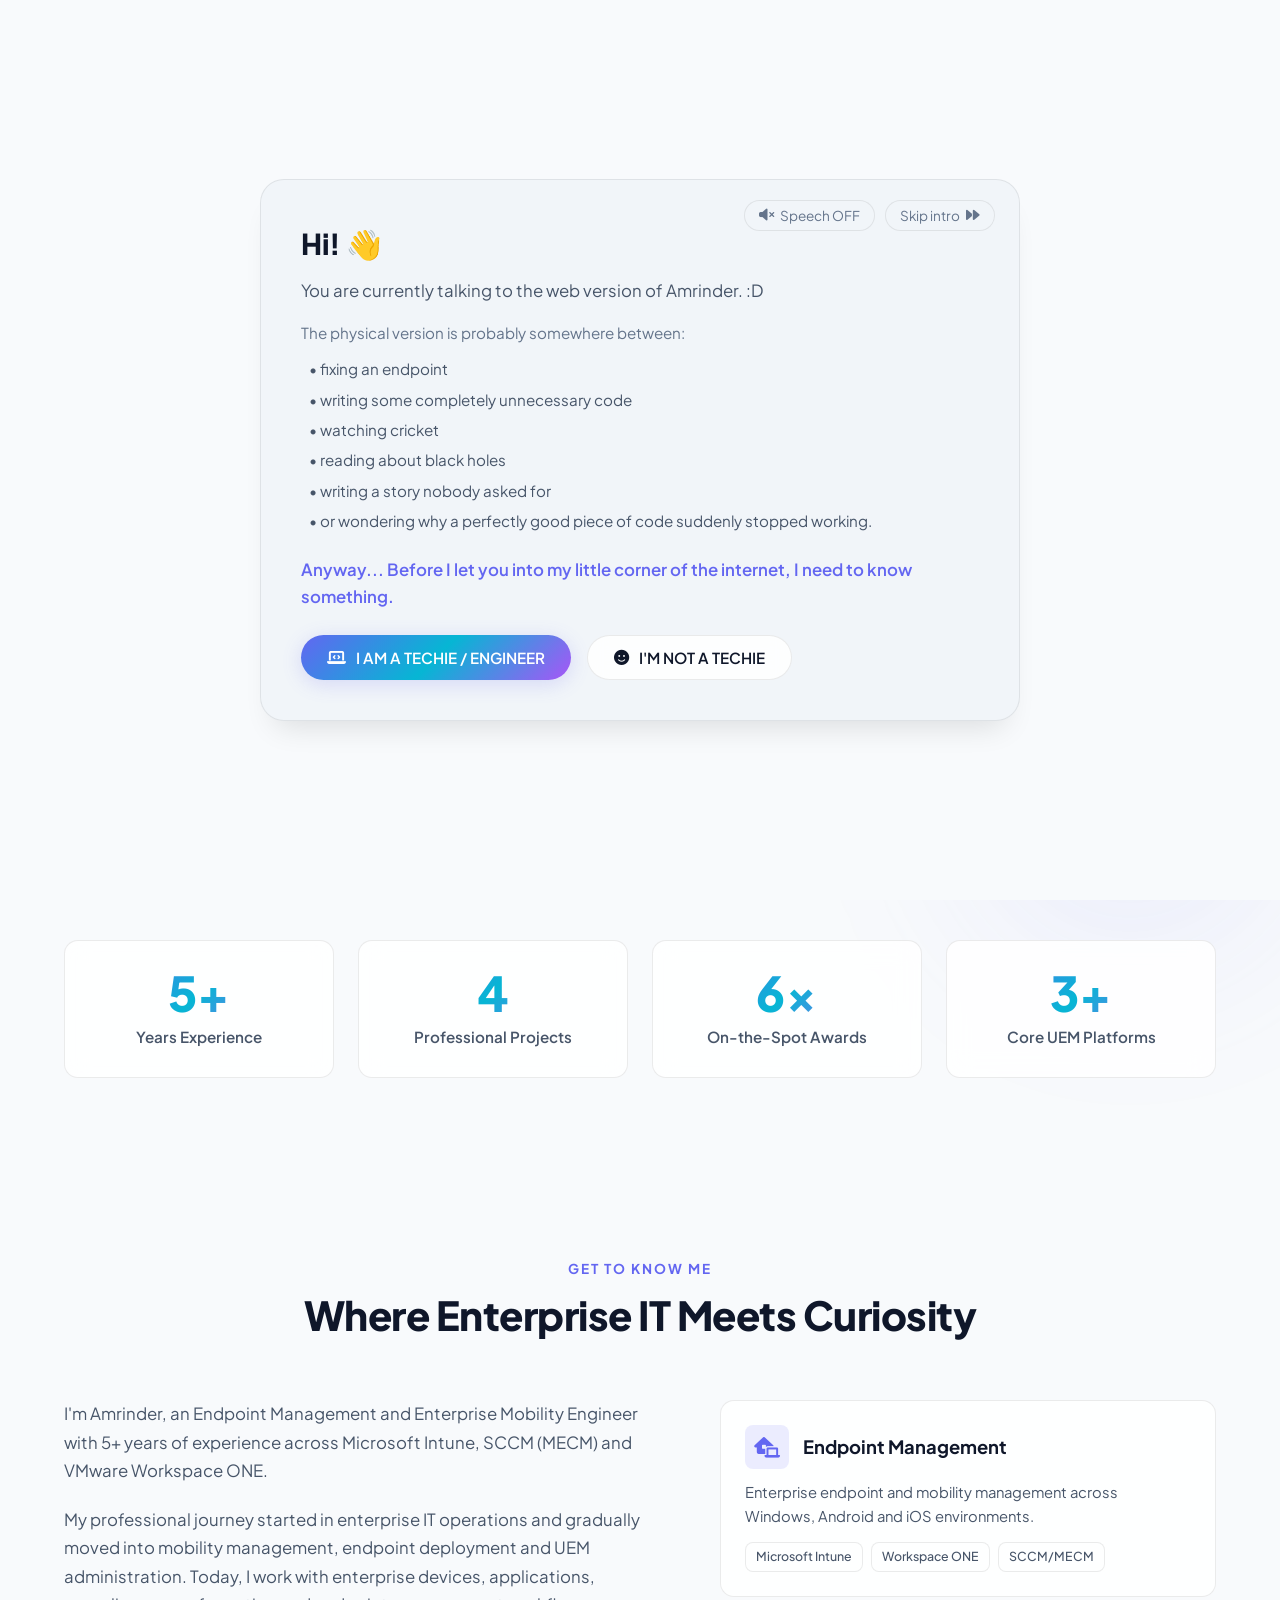
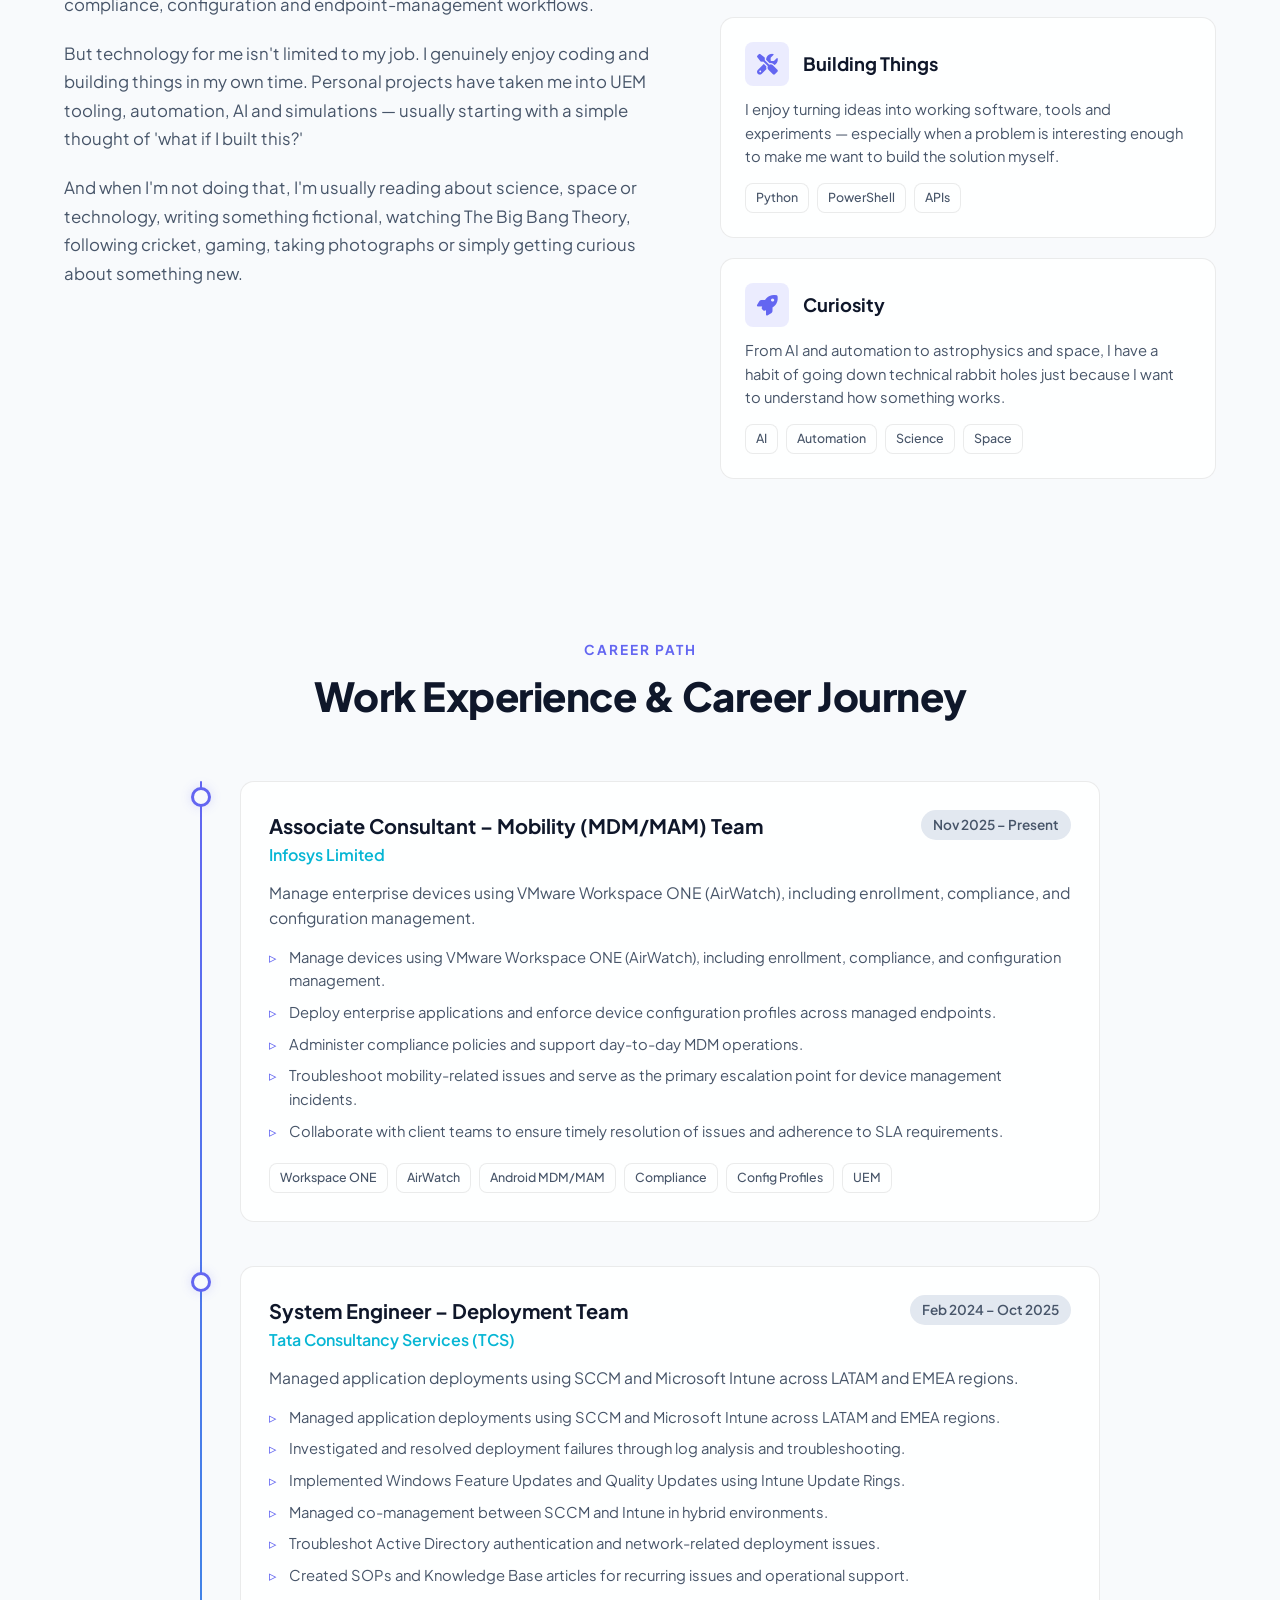
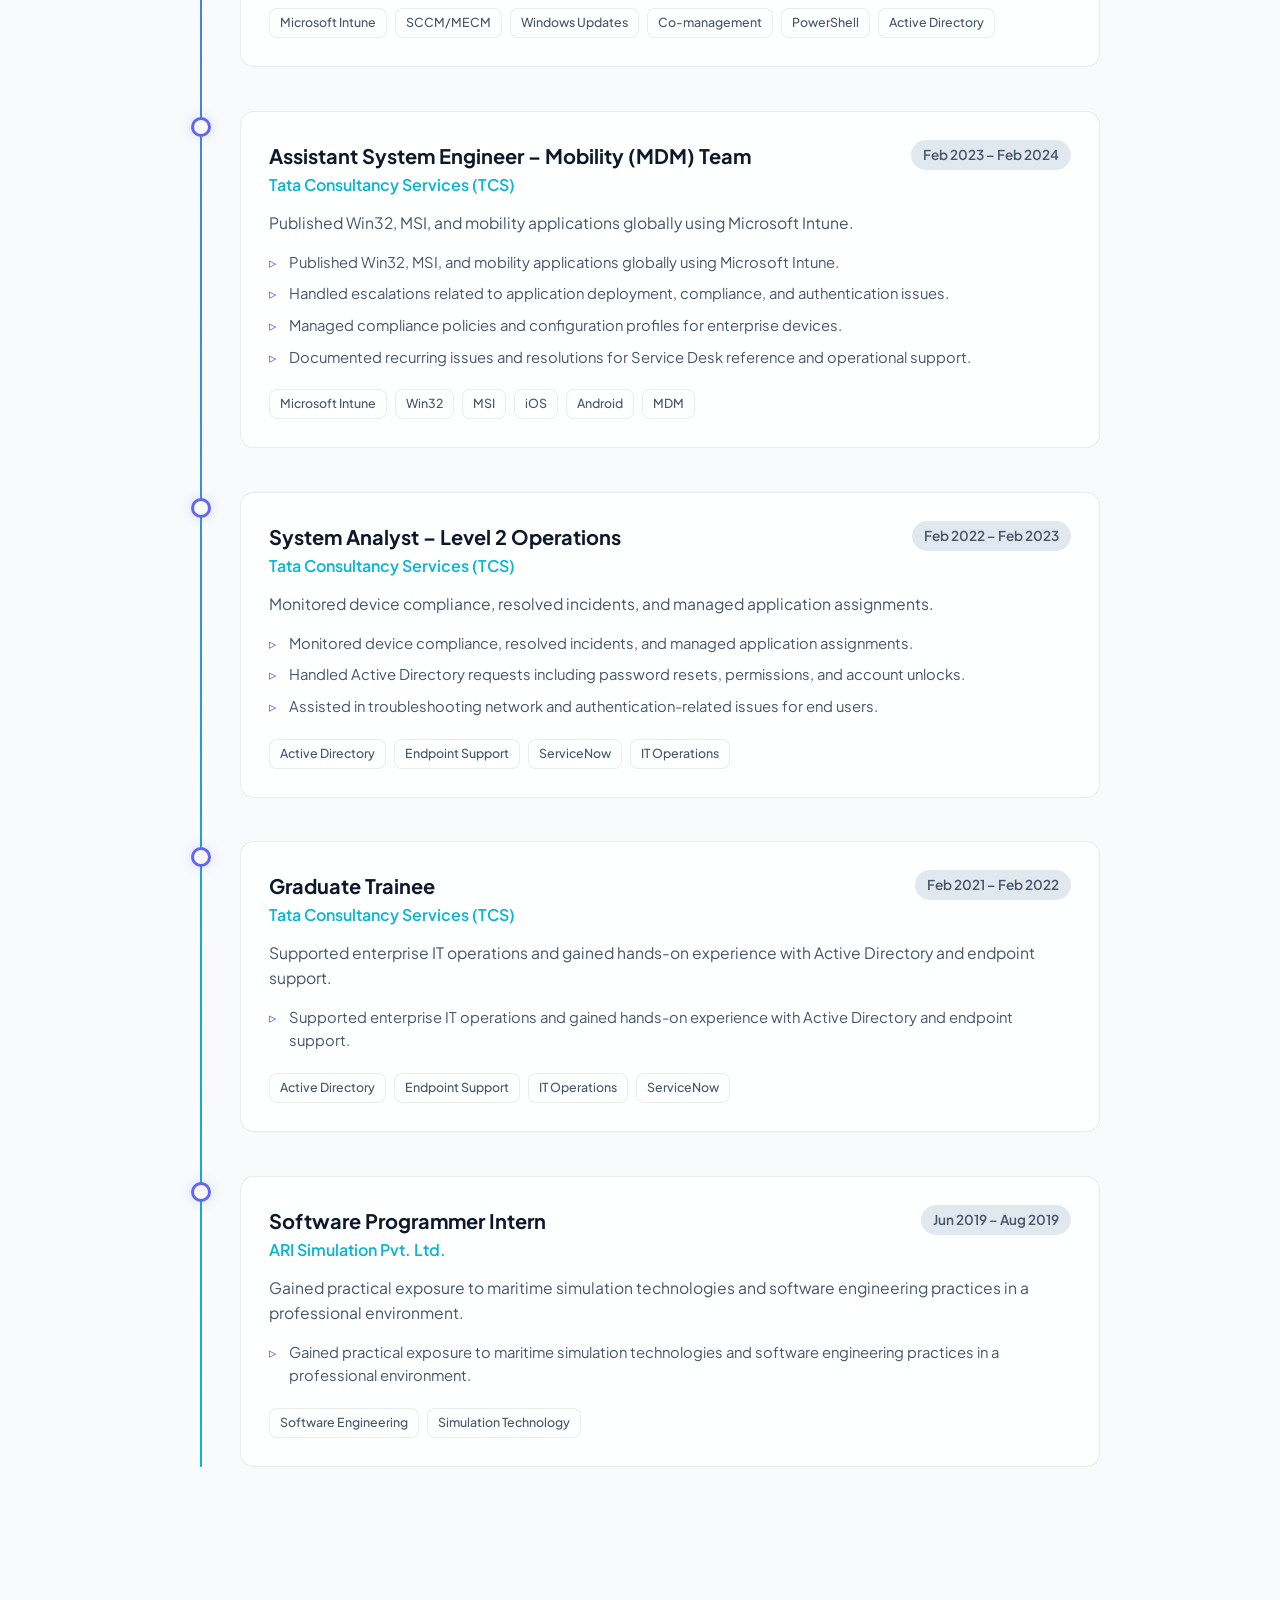
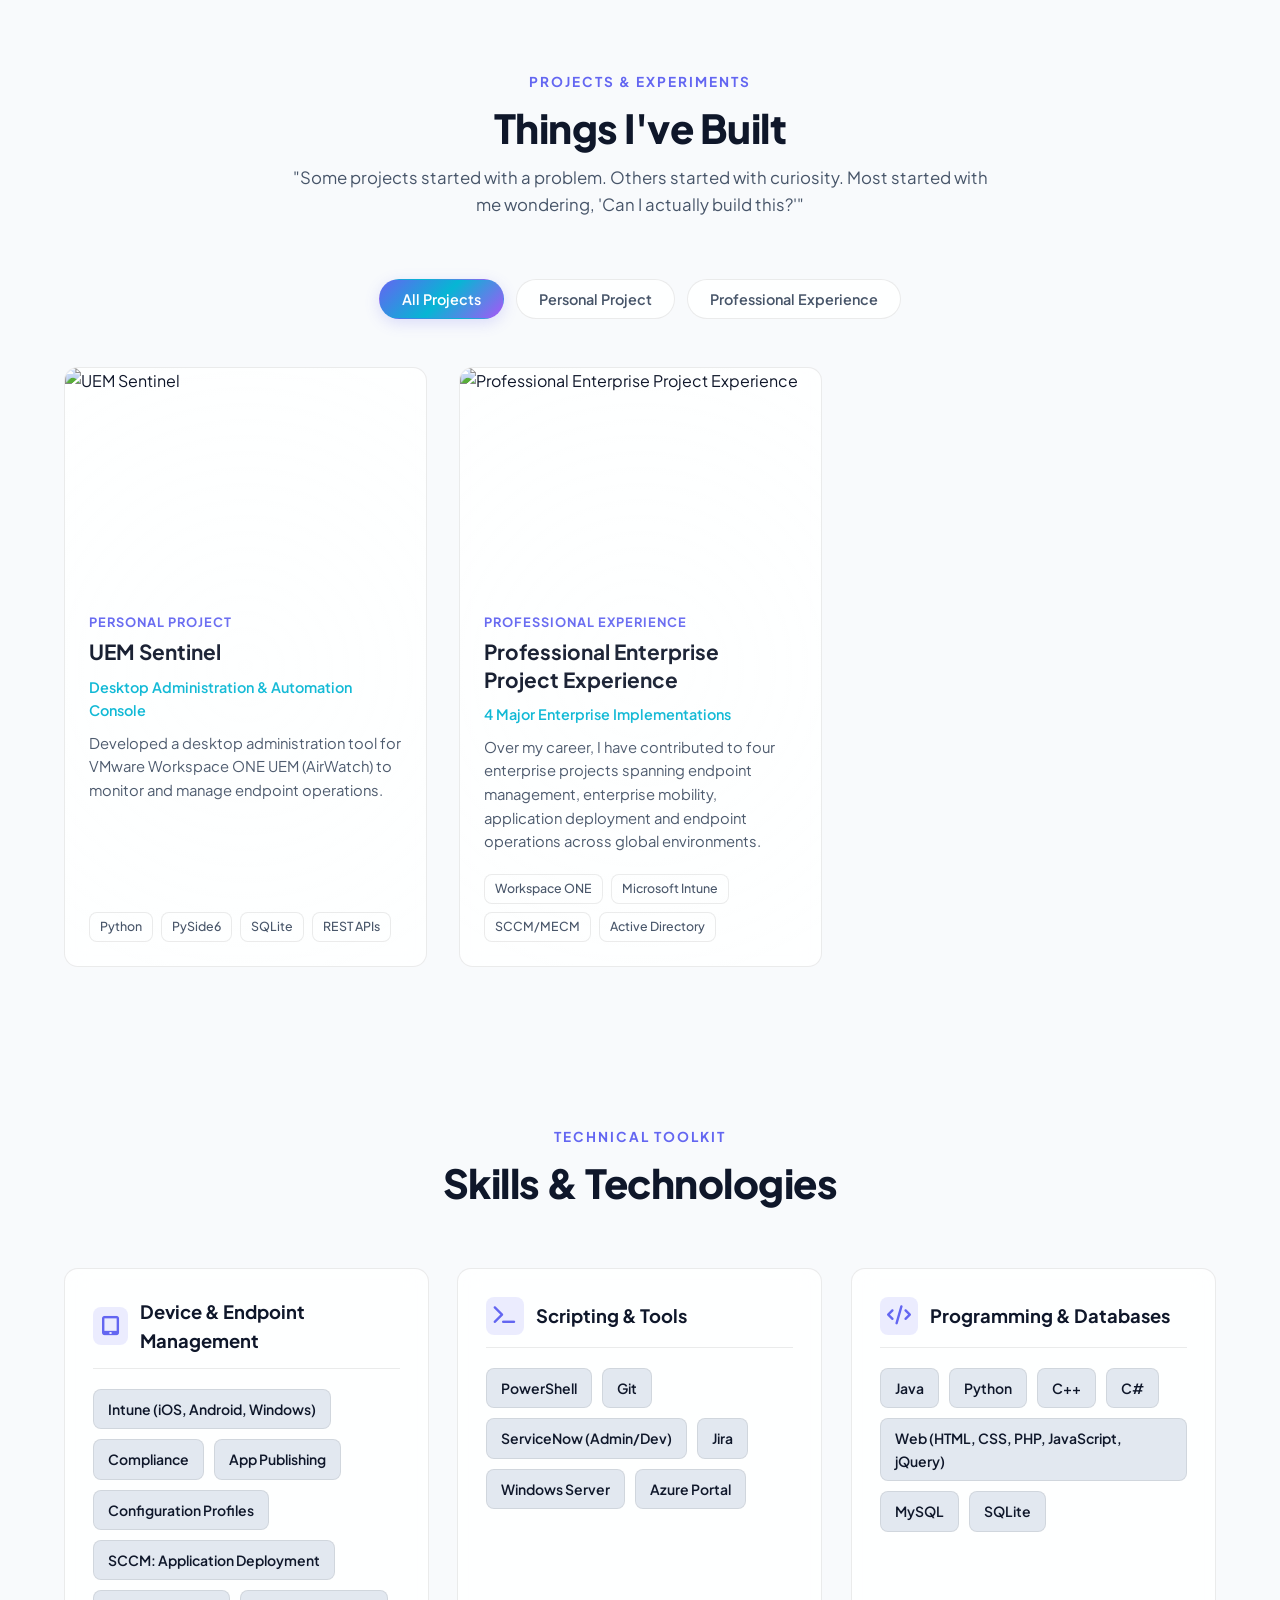
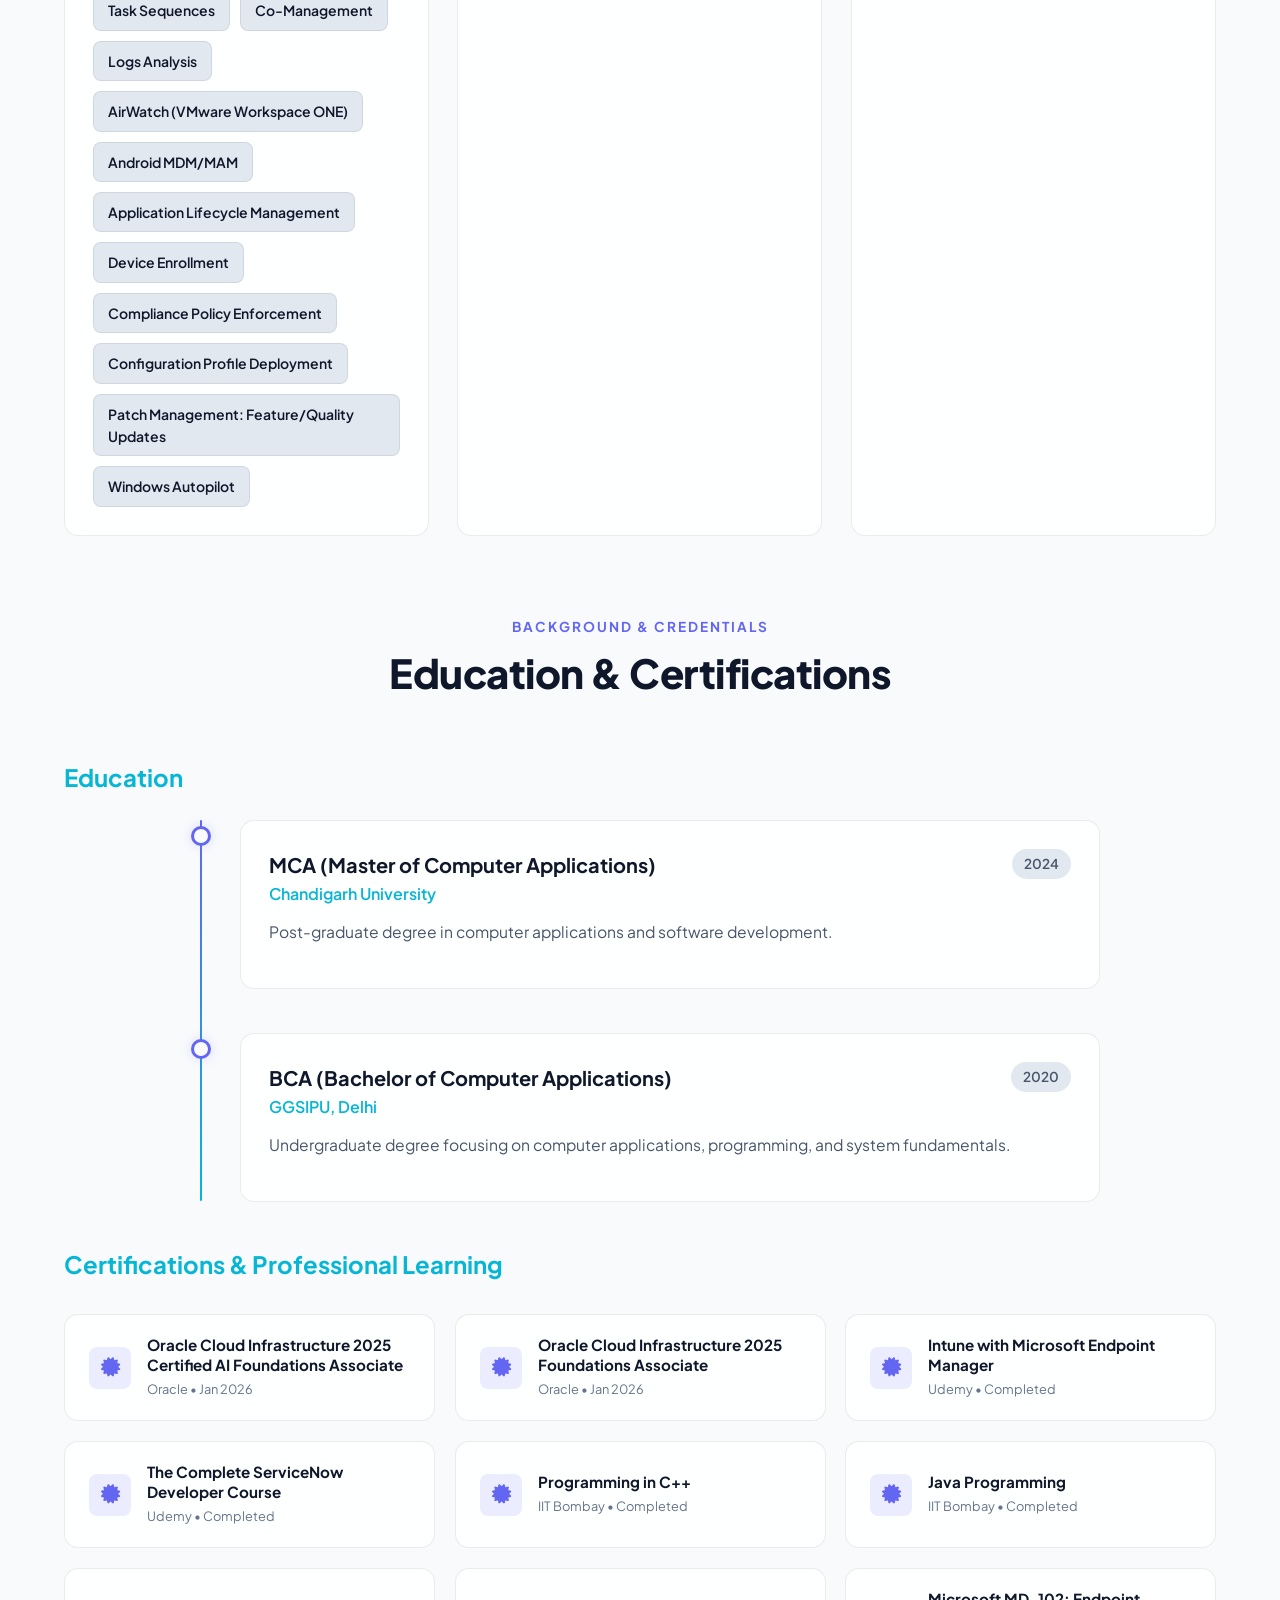
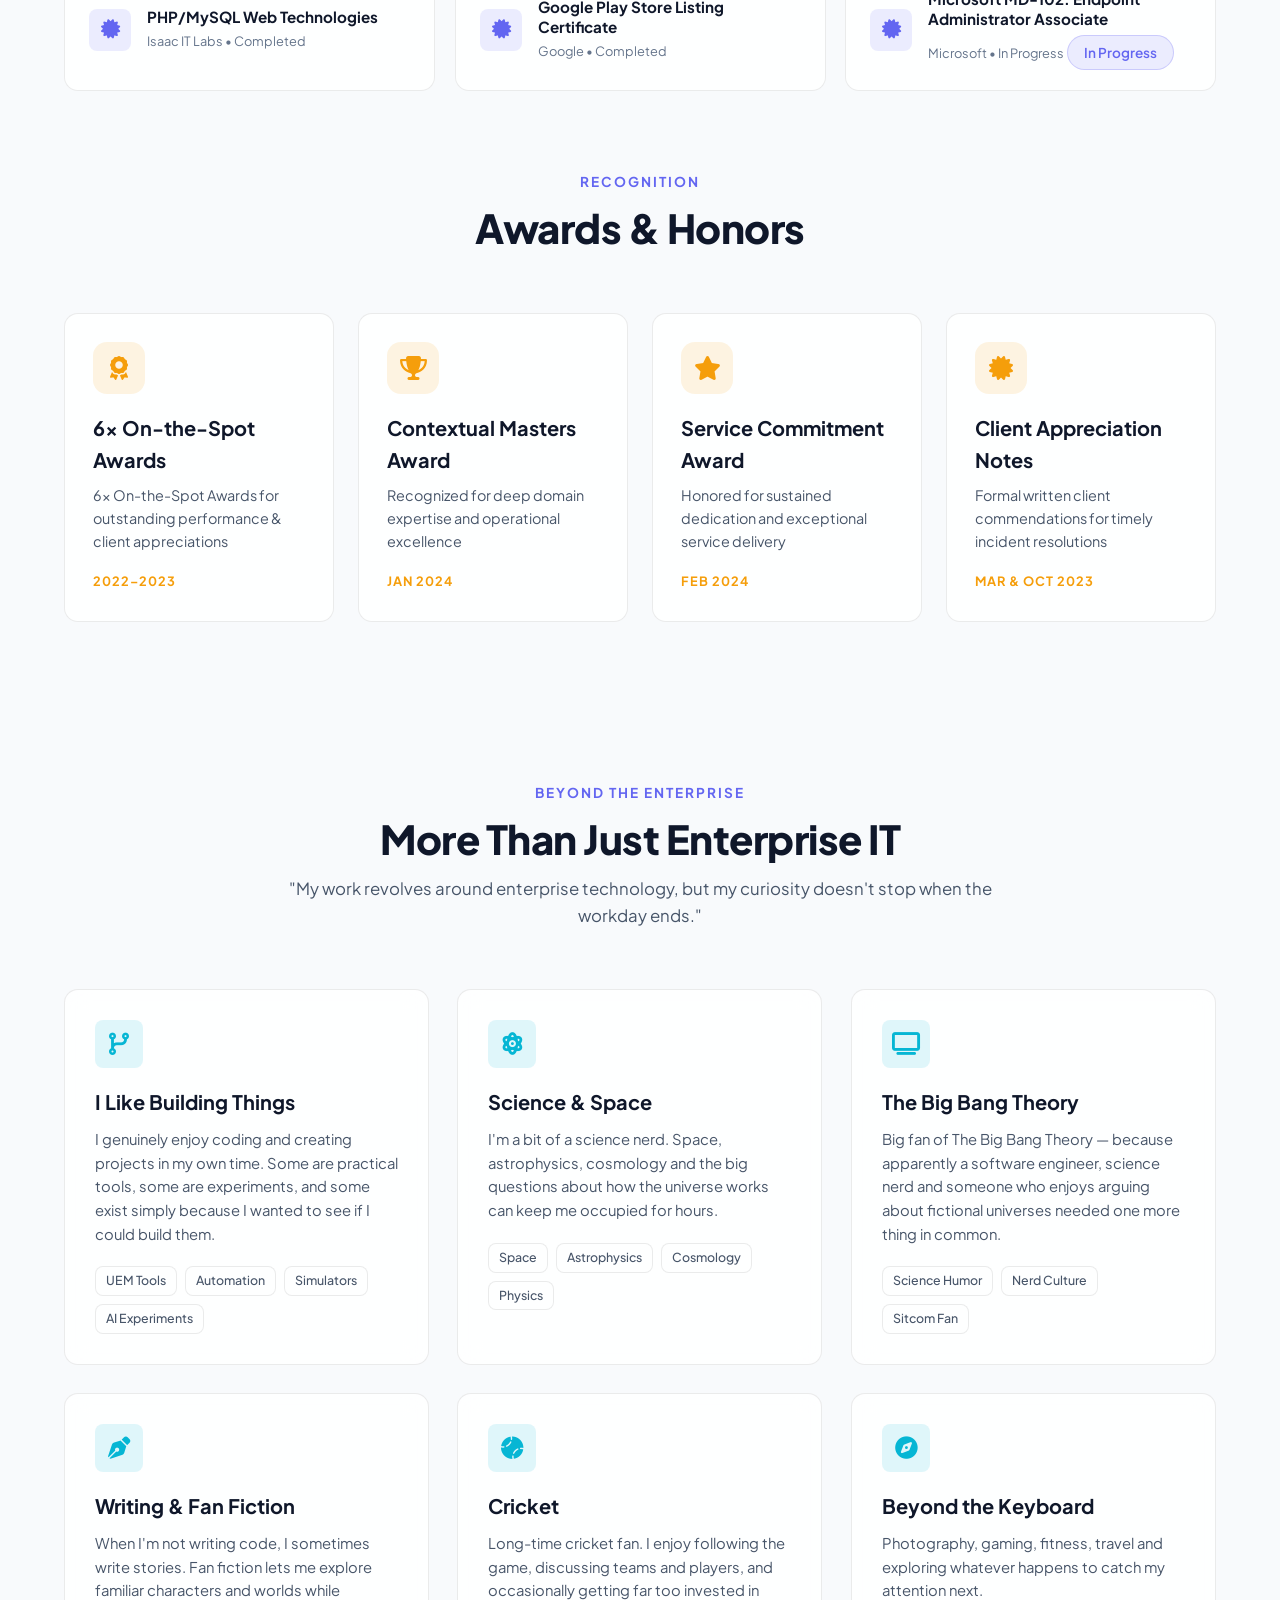
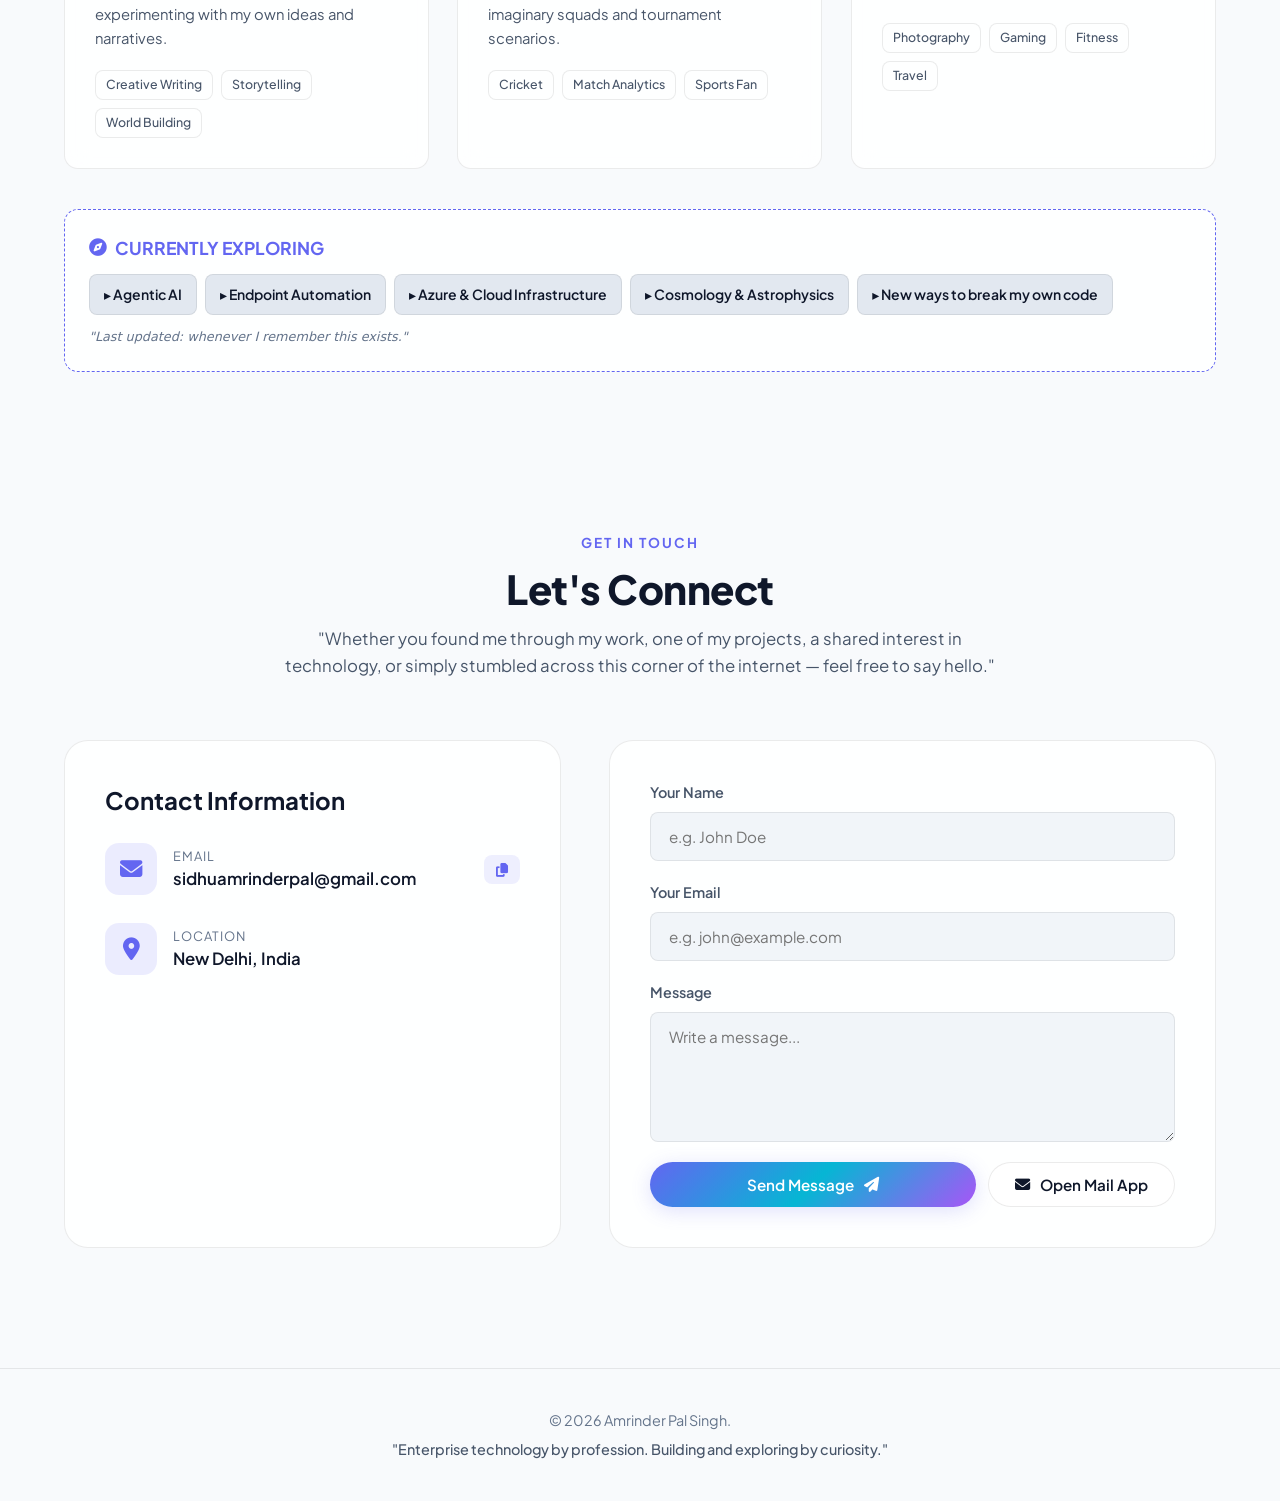
==== commit 41ac2e39: "Add interactive portfolio experience" ====
--- a/index.html
+++ b/index.html
@@ -34,6 +34,160 @@
   <!-- Custom Inertia Followers Cursor -->
   <div class="custom-cursor" id="custom-cursor"></div>
   <div class="cursor-follower" id="cursor-follower"></div>
+
+  <!-- AMRINDER.OS INTERACTIVE LANDING OVERLAY -->
+  <div class="interactive-gate-overlay" id="interactive-gate-overlay">
+    <div class="gate-card-box">
+      <div class="gate-top-actions">
+        <button class="skip-intro-btn tts-toggle-btn" id="gate-tts-btn" title="Toggle Voice / Read Aloud">
+          <i class="fas fa-volume-mute"></i> Speech OFF
+        </button>
+        <button class="skip-intro-btn" onclick="skipIntroGate()" title="Skip straight to portfolio">
+          Skip intro <i class="fas fa-forward"></i>
+        </button>
+      </div>
+
+      <!-- Step 1: Boot Sequence -->
+      <div id="gate-step-boot">
+        <h3 style="font-family: var(--font-code); font-size: 1.1rem; color: var(--accent-secondary); margin-bottom: 16px;">
+          <i class="fas fa-terminal"></i> INITIALIZING AMRINDER.OS
+        </h3>
+        <div class="boot-terminal-window" id="boot-log-container">
+          <!-- Logs typed dynamically -->
+        </div>
+      </div>
+
+      <!-- Step 2: Welcome Screen -->
+      <div id="gate-step-welcome" style="display: none;">
+        <h2 style="font-size: 1.8rem; font-weight: 800; margin-bottom: 12px;">Hi! 👋</h2>
+        <p style="font-size: 1.05rem; color: var(--text-secondary); margin-bottom: 16px;">
+          You are currently talking to the web version of Amrinder. :D
+        </p>
+        <p style="font-size: 0.95rem; color: var(--text-muted); margin-bottom: 12px;">The physical version is probably somewhere between:</p>
+        <ul style="list-style: none; margin-bottom: 24px; padding-left: 8px; font-size: 0.95rem; color: var(--text-secondary);">
+          <li style="margin-bottom: 6px;">• fixing an endpoint</li>
+          <li style="margin-bottom: 6px;">• writing some completely unnecessary code</li>
+          <li style="margin-bottom: 6px;">• watching cricket</li>
+          <li style="margin-bottom: 6px;">• reading about black holes</li>
+          <li style="margin-bottom: 6px;">• writing a story nobody asked for</li>
+          <li style="margin-bottom: 6px;">• or wondering why a perfectly good piece of code suddenly stopped working.</li>
+        </ul>
+        <p style="font-size: 1.05rem; font-weight: 600; margin-bottom: 24px; color: var(--accent-primary);">
+          Anyway... Before I let you into my little corner of the internet, I need to know something.
+        </p>
+        <div style="display: flex; gap: 16px; flex-wrap: wrap;">
+          <button class="btn btn-primary" onclick="selectGatePath('techie')">
+            <i class="fas fa-laptop-code"></i> I AM A TECHIE / ENGINEER
+          </button>
+          <button class="btn btn-secondary" onclick="selectGatePath('nontechie')">
+            <i class="fas fa-smile"></i> I'M NOT A TECHIE
+          </button>
+        </div>
+      </div>
+
+      <!-- Step 3A: Techie Path (PROVE IT) -->
+      <div id="gate-step-techie" style="display: none;">
+        <h2 style="font-size: 1.8rem; font-weight: 800; margin-bottom: 8px;">🔐 PROVE IT.</h2>
+        <p style="font-size: 0.98rem; color: var(--text-secondary); margin-bottom: 12px;">
+          Excellent. Finally, someone I can communicate with without explaining what an API is. 😌
+        </p>
+        <p style="font-size: 0.95rem; color: var(--text-muted); margin-bottom: 16px;">
+          But there's a small problem. I don't trust you yet. So... PROVE IT.<br>
+          Write a program to print: <strong style="color: var(--accent-secondary);">Hello Amrinder</strong>. That's it. No algorithms. No data structures. No LeetCode. I'm not interviewing you. 😂
+        </p>
+
+        <!-- Language Selector -->
+        <div class="lang-selector-bar">
+          <button class="lang-btn active" data-lang="python" onclick="selectLanguage('python')">Python</button>
+          <button class="lang-btn" data-lang="c" onclick="selectLanguage('c')">C</button>
+          <button class="lang-btn" data-lang="cpp" onclick="selectLanguage('cpp')">C++</button>
+          <button class="lang-btn" data-lang="java" onclick="selectLanguage('java')">Java</button>
+          <button class="lang-btn" data-lang="assembly" onclick="selectLanguage('assembly')">Assembly</button>
+        </div>
+
+        <div id="lang-joke-comment" style="font-style: italic; color: var(--accent-secondary); font-size: 0.9rem; margin-bottom: 12px;">
+          “Python. Good choice. You understand that life is already complicated enough.”
+        </div>
+
+        <!-- Code Editor -->
+        <textarea id="code-editor-input" class="code-editor-textarea" spellcheck="false"></textarea>
+
+        <div style="margin-top: 14px; display: flex; gap: 12px; align-items: center;">
+          <button id="run-code-btn" class="btn btn-primary btn-sm" onclick="executeVisitorCode()">
+            <i class="fas fa-play"></i> RUN CODE
+          </button>
+        </div>
+
+        <!-- Output Terminal -->
+        <div class="compiler-terminal" id="compiler-output-terminal">
+          <span class="text-muted">> Waiting for code execution...</span>
+        </div>
+      </div>
+
+      <!-- Step 3B: Non-Techie Path -->
+      <div id="gate-step-nontechie" style="display: none;">
+        <h2 style="font-size: 1.8rem; font-weight: 800; margin-bottom: 8px;">Ah. The honest one. ❤️</h2>
+        <p style="font-size: 1.05rem; color: var(--text-secondary); margin-bottom: 16px;">
+          Don't worry. You don't need to prove anything.
+        </p>
+        <ul style="list-style: none; margin-bottom: 20px; font-size: 0.95rem; color: var(--text-muted);">
+          <li style="margin-bottom: 4px;">❌ No compiler</li>
+          <li style="margin-bottom: 4px;">❌ No syntax errors</li>
+          <li style="margin-bottom: 4px;">❌ No terminal</li>
+          <li style="margin-bottom: 4px;">❌ No NullPointerException</li>
+        </ul>
+        <p style="color: var(--accent-primary); font-weight: 600; margin-bottom: 20px;">You may proceed peacefully.</p>
+        <button class="btn btn-primary" onclick="showNonTechieTwist()">
+          Continue <i class="fas fa-arrow-right"></i>
+        </button>
+      </div>
+
+      <!-- Step 4: Plot Twist Reveal -->
+      <div id="gate-step-plottwist" style="display: none;">
+        <h2 style="font-size: 1.8rem; font-weight: 800; margin-bottom: 12px;">Well caught. 😎</h2>
+        <p style="font-size: 1.05rem; color: var(--text-secondary); margin-bottom: 16px;">
+          You actually passed! I suppose I have no choice but to let you in...
+        </p>
+        <div style="font-size: 1.5rem; font-weight: 800; color: #ef4444; margin: 16px 0; text-transform: uppercase;">
+          WAIT. ✋
+        </div>
+        <p style="font-size: 1.05rem; color: var(--text-primary); margin-bottom: 12px;">
+          You thought there was a secret Techie section, didn't you? There isn't. 😂
+        </p>
+        <p style="font-size: 0.95rem; color: var(--text-secondary); margin-bottom: 16px; line-height: 1.6;">
+          There is only one website. I don't have enough time to build separate websites for techies and normal humans.<br><br>
+          Besides, I'm not trying to become Howard Wolowitz. I'm Leonard Hofstadter. Nerd. But smarty nerd. 😎 Just wish Penny was reading this. XD<br><br>
+          Anyway, congratulations. You've successfully wasted approximately 30 seconds of your life proving that you can print Hello Amrinder.
+        </p>
+        <button class="btn btn-primary" onclick="showPersonalityScan()">
+          ENTER AMRINDER'S SPACE <i class="fas fa-rocket"></i>
+        </button>
+      </div>
+
+      <!-- Step 5: Personality Scan -->
+      <div id="gate-step-personality" style="display: none;">
+        <h2 style="font-size: 1.6rem; font-weight: 800; margin-bottom: 8px;">ONE LAST THING...</h2>
+        <p style="font-size: 1rem; color: var(--text-secondary); margin-bottom: 20px;">What brought you here?</p>
+        
+        <div style="display: flex; gap: 10px; flex-wrap: wrap; margin-bottom: 20px;">
+          <button class="filter-btn" onclick="selectPersonality('recruiter')">💼 Recruiter / Professional</button>
+          <button class="filter-btn" onclick="selectPersonality('engineer')">🧑‍💻 Fellow Engineer</button>
+          <button class="filter-btn" onclick="selectPersonality('science')">🔭 Science Nerd</button>
+          <button class="filter-btn" onclick="selectPersonality('cricket')">🏏 Cricket Fan</button>
+          <button class="filter-btn" onclick="selectPersonality('random')">👀 Just Curious / Clicked Randomly</button>
+        </div>
+
+        <div id="personality-response-msg"></div>
+
+        <div style="margin-top: 24px;">
+          <button id="personality-enter-btn" class="btn btn-primary" style="display: none;" onclick="enterAmrindersSpace()">
+            ENTER PORTFOLIO <i class="fas fa-door-open"></i>
+          </button>
+        </div>
+      </div>
+
+    </div>
+  </div>
 
   <!-- Sticky Navigation Bar -->
   <header class="navbar" id="navbar">
@@ -53,6 +207,9 @@
       </nav>
 
       <div class="nav-actions">
+        <button class="theme-toggle-btn tts-toggle-btn" id="tts-toggle-btn" title="Toggle Voice / Read Aloud">
+          <i class="fas fa-volume-mute"></i>
+        </button>
         <button class="theme-toggle-btn" id="theme-toggle-btn" aria-label="Toggle Theme">
           <i class="fas fa-sun"></i>
         </button>
@@ -112,7 +269,7 @@
       </div>
     </section>
 
-    <!-- 2. STATS SECTION -->
+    <!-- 2. STATS SECTION WITH JOKE HOVERS -->
     <section class="stats-section">
       <div class="container">
         <div class="stats-grid" id="stats-grid">
@@ -238,6 +395,21 @@
 
         <div class="beyond-grid" id="beyond-grid">
           <!-- Beyond cards populated dynamically -->
+        </div>
+
+        <!-- Currently Exploring Panel -->
+        <div class="exploring-panel reveal-on-scroll reveal-fade-up">
+          <h4><i class="fas fa-compass text-accent"></i> CURRENTLY EXPLORING</h4>
+          <div class="tag-cloud" style="margin-top: 10px;">
+            <span class="skill-chip">▸ Agentic AI</span>
+            <span class="skill-chip">▸ Endpoint Automation</span>
+            <span class="skill-chip">▸ Azure & Cloud Infrastructure</span>
+            <span class="skill-chip">▸ Cosmology & Astrophysics</span>
+            <span class="skill-chip">▸ New ways to break my own code</span>
+          </div>
+          <div style="font-size: 0.8rem; color: var(--text-muted); font-style: italic; margin-top: 12px;">
+            "Last updated: whenever I remember this exists."
+          </div>
         </div>
       </div>
     </section>
@@ -356,6 +528,7 @@
   <script src="js/data.js"></script>
   <script src="js/animations.js"></script>
   <script src="js/app.js"></script>
+  <script src="js/interactive.js"></script>
 
   <!-- Navbar Scrolled Handler & Mobile Toggle -->
   <script>
--- a/css/styles.css
+++ b/css/styles.css
@@ -538,7 +538,6 @@
   background: var(--bg-card-hover);
 }
 
-/* Hero Avatar & Styled Portrait Container */
 .hero-visual {
   position: relative;
   display: flex;
@@ -618,11 +617,28 @@
   padding: 28px 24px;
   text-align: center;
   transition: transform var(--transition-normal), border-color var(--transition-normal);
+  position: relative;
 }
 
 .stat-card:hover {
   transform: translateY(-5px);
   border-color: var(--border-hover);
+}
+
+.stat-card[title]:hover::after {
+  content: attr(title);
+  position: absolute;
+  bottom: -36px;
+  left: 50%;
+  transform: translateX(-50%);
+  background: var(--bg-tertiary);
+  color: var(--accent-secondary);
+  padding: 4px 10px;
+  border-radius: 4px;
+  font-size: 0.75rem;
+  white-space: nowrap;
+  border: 1px solid var(--border-hover);
+  z-index: 20;
 }
 
 .stat-number-wrapper {
@@ -1132,7 +1148,7 @@
 }
 
 /* --------------------------------------------------------------------------
-   14. BEYOND THE ENTERPRISE (PERSONALITY SECTION)
+   14. BEYOND THE ENTERPRISE & CURRENTLY EXPLORING
    -------------------------------------------------------------------------- */
 .beyond-section {
   padding: 80px 0;
@@ -1183,6 +1199,24 @@
   color: var(--text-secondary);
   margin-bottom: 20px;
   line-height: 1.6;
+}
+
+.exploring-panel {
+  background: var(--bg-card);
+  border: 1px dashed var(--accent-primary);
+  border-radius: var(--radius-md);
+  padding: 24px;
+  margin-top: 40px;
+}
+
+.exploring-panel h4 {
+  font-size: 1.1rem;
+  font-weight: 700;
+  color: var(--accent-primary);
+  margin-bottom: 12px;
+  display: flex;
+  align-items: center;
+  gap: 8px;
 }
 
 /* --------------------------------------------------------------------------
@@ -1348,7 +1382,163 @@
 }
 
 /* --------------------------------------------------------------------------
-   17. MODAL POPUP (PROJECT DETAILS)
+   17. AMRINDER.OS INTERACTIVE LANDING OVERLAY STYLES
+   -------------------------------------------------------------------------- */
+.interactive-gate-overlay {
+  position: fixed;
+  inset: 0;
+  z-index: 9999;
+  background: var(--bg-primary);
+  display: flex;
+  align-items: center;
+  justify-content: center;
+  padding: 24px;
+  overflow-y: auto;
+  transition: opacity 0.5s ease, transform 0.5s ease;
+}
+
+.gate-fade-out {
+  opacity: 0;
+  pointer-events: none;
+  transform: scale(1.05);
+}
+
+.gate-card-box {
+  background: var(--bg-secondary);
+  border: 1px solid var(--border-color);
+  border-radius: var(--radius-lg);
+  max-width: 760px;
+  width: 100%;
+  padding: 40px;
+  position: relative;
+  box-shadow: var(--shadow-lg);
+  backdrop-filter: blur(16px);
+}
+
+.gate-top-actions {
+  position: absolute;
+  top: 20px;
+  right: 24px;
+  display: flex;
+  align-items: center;
+  gap: 10px;
+  z-index: 20;
+}
+
+.skip-intro-btn {
+  font-size: 0.85rem;
+  color: var(--text-muted);
+  background: rgba(255, 255, 255, 0.05);
+  padding: 6px 14px;
+  border-radius: var(--radius-full);
+  border: 1px solid var(--border-color);
+  transition: all var(--transition-fast);
+  white-space: nowrap;
+  display: inline-flex;
+  align-items: center;
+  gap: 6px;
+}
+
+.skip-intro-btn:hover {
+  color: var(--text-primary);
+  border-color: var(--accent-primary);
+  background: rgba(99, 102, 241, 0.15);
+}
+
+/* Boot Sequence Logs */
+.boot-terminal-window {
+  background: #06090e;
+  border: 1px solid var(--border-color);
+  border-radius: var(--radius-md);
+  padding: 24px;
+  font-family: var(--font-code);
+  font-size: 0.95rem;
+  min-height: 240px;
+}
+
+.boot-log-line {
+  display: flex;
+  justify-content: space-between;
+  margin-bottom: 12px;
+  color: var(--text-secondary);
+}
+
+.status-ok { color: var(--success); font-weight: bold; }
+.status-error { color: #ef4444; font-weight: bold; }
+
+/* Language Selector Buttons */
+.lang-selector-bar {
+  display: flex;
+  gap: 10px;
+  flex-wrap: wrap;
+  margin: 16px 0;
+}
+
+.lang-btn {
+  padding: 8px 18px;
+  border-radius: var(--radius-sm);
+  background: var(--bg-tertiary);
+  border: 1px solid var(--border-color);
+  color: var(--text-secondary);
+  font-family: var(--font-code);
+  font-size: 0.9rem;
+  font-weight: 600;
+  transition: all var(--transition-fast);
+}
+
+.lang-btn:hover, .lang-btn.active {
+  background: var(--accent-primary);
+  color: #fff;
+  border-color: transparent;
+  box-shadow: 0 0 12px var(--accent-glow);
+}
+
+/* Code Editor & Compiler Output */
+.code-editor-textarea {
+  width: 100%;
+  min-height: 120px;
+  background: #06090e;
+  border: 1px solid var(--border-color);
+  border-radius: var(--radius-sm);
+  color: #06b6d4;
+  font-family: var(--font-code);
+  font-size: 0.95rem;
+  padding: 14px;
+  line-height: 1.5;
+  resize: vertical;
+}
+
+.code-editor-textarea:focus {
+  outline: none;
+  border-color: var(--accent-primary);
+  box-shadow: 0 0 0 2px var(--accent-glow);
+}
+
+.compiler-terminal {
+  background: #04060a;
+  border: 1px solid var(--border-color);
+  border-radius: var(--radius-sm);
+  padding: 14px;
+  font-family: var(--font-code);
+  font-size: 0.9rem;
+  margin-top: 14px;
+  min-height: 70px;
+}
+
+.compiler-terminal.success { border-color: var(--success); }
+.compiler-terminal.error { border-color: #ef4444; }
+
+.fade-in-content {
+  animation: fadeInStep 0.4s ease forward;
+}
+
+@keyframes fadeInStep {
+  from { opacity: 0; transform: translateY(10px); }
+  to { opacity: 1; transform: translateY(0); }
+}
+
+/* --------------------------------------------------------------------------
+   18. MODAL POPUP & TOASTS
    -------------------------------------------------------------------------- */
 .modal-overlay {
   position: fixed;
@@ -1458,9 +1648,6 @@
   margin-bottom: 4px;
 }
 
-/* --------------------------------------------------------------------------
-   18. TOAST NOTIFICATIONS
-   -------------------------------------------------------------------------- */
 .toast {
   position: fixed;
   bottom: 30px;
@@ -1573,13 +1760,14 @@
   .highlights-grid { grid-template-columns: 1fr; }
   .projects-grid { grid-template-columns: 1fr; }
   .avatar-wrapper { width: 250px; height: 250px; }
+  .gate-card-box { padding: 24px; }
 }
 
 /* --------------------------------------------------------------------------
    22. PRINT STYLESHEET (@media print)
    -------------------------------------------------------------------------- */
 @media print {
-  #bg-canvas, .ambient-glow, .custom-cursor, .cursor-follower, .theme-toggle-btn, .mobile-menu-btn, .filter-bar, .contact-form, .modal-overlay, .btn {
+  #bg-canvas, .ambient-glow, .custom-cursor, .cursor-follower, .theme-toggle-btn, .mobile-menu-btn, .filter-bar, .contact-form, .modal-overlay, .btn, .interactive-gate-overlay {
     display: none !important;
   }
 
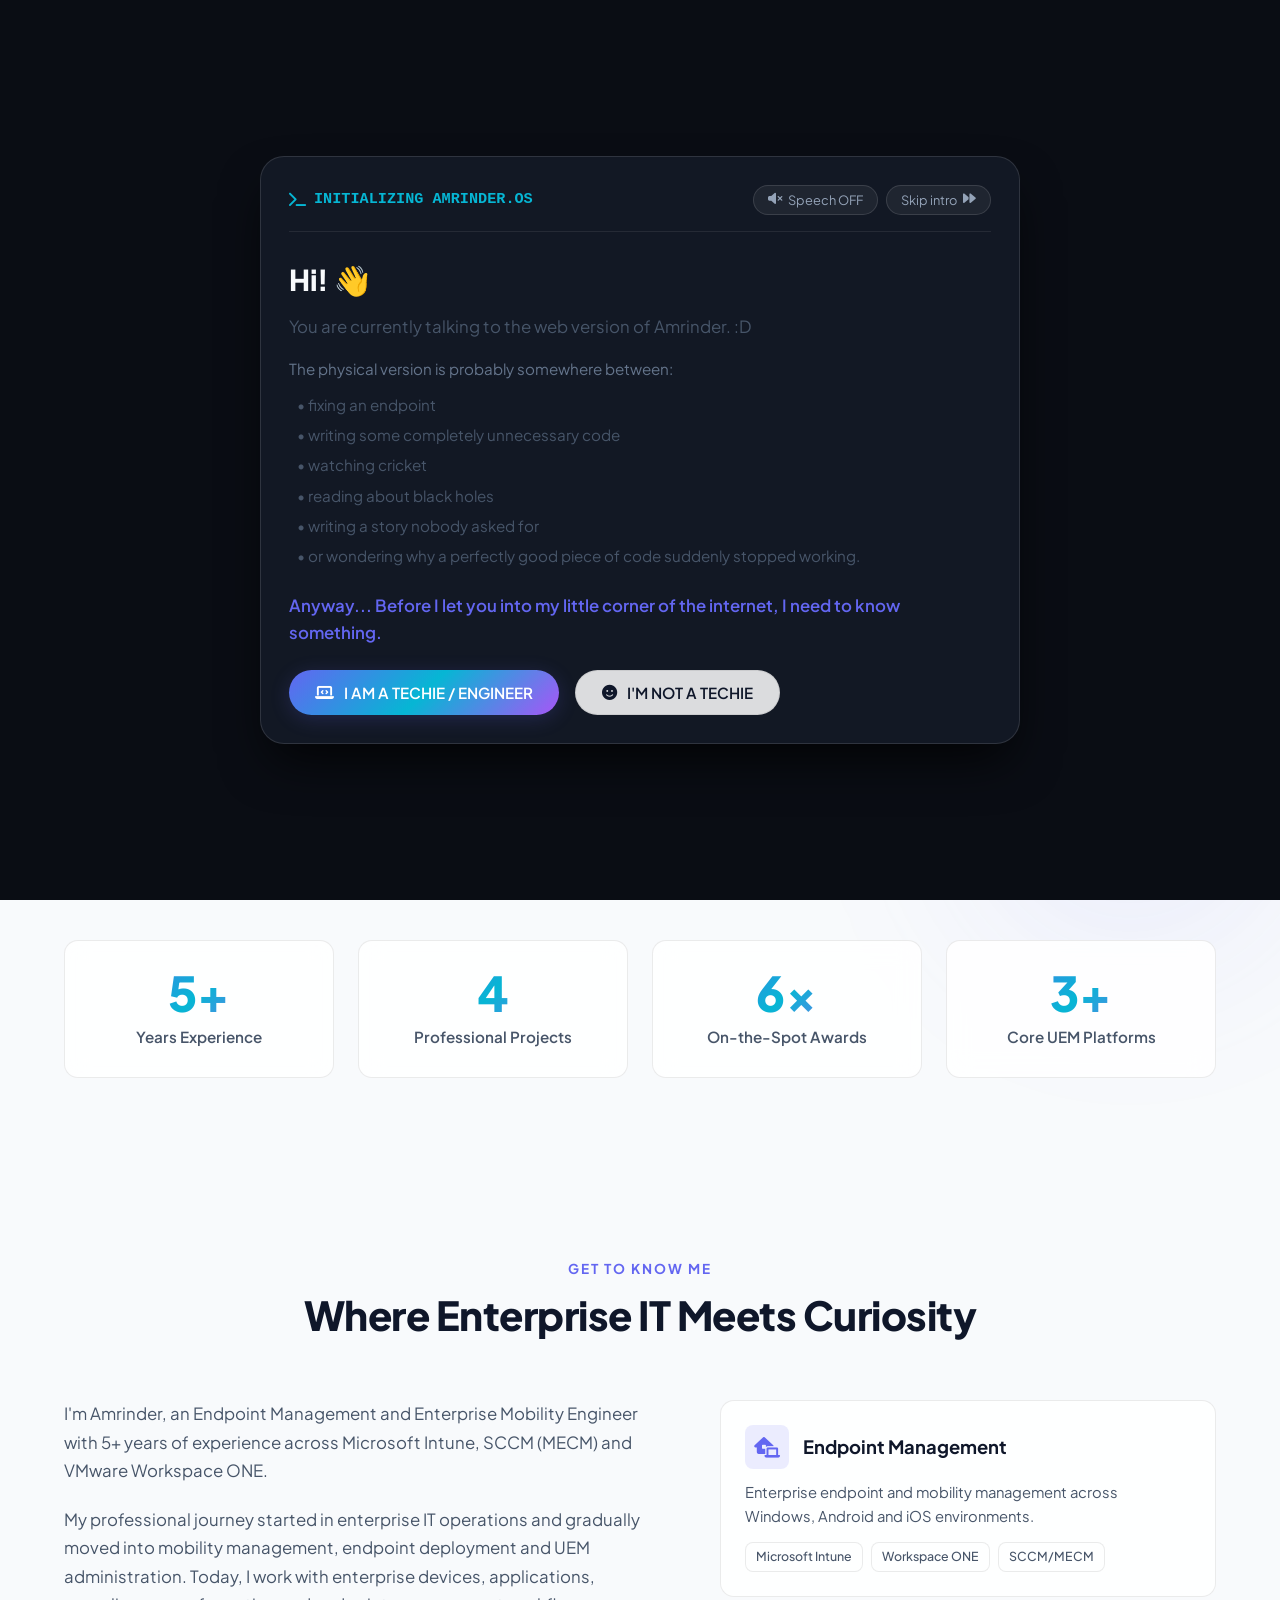
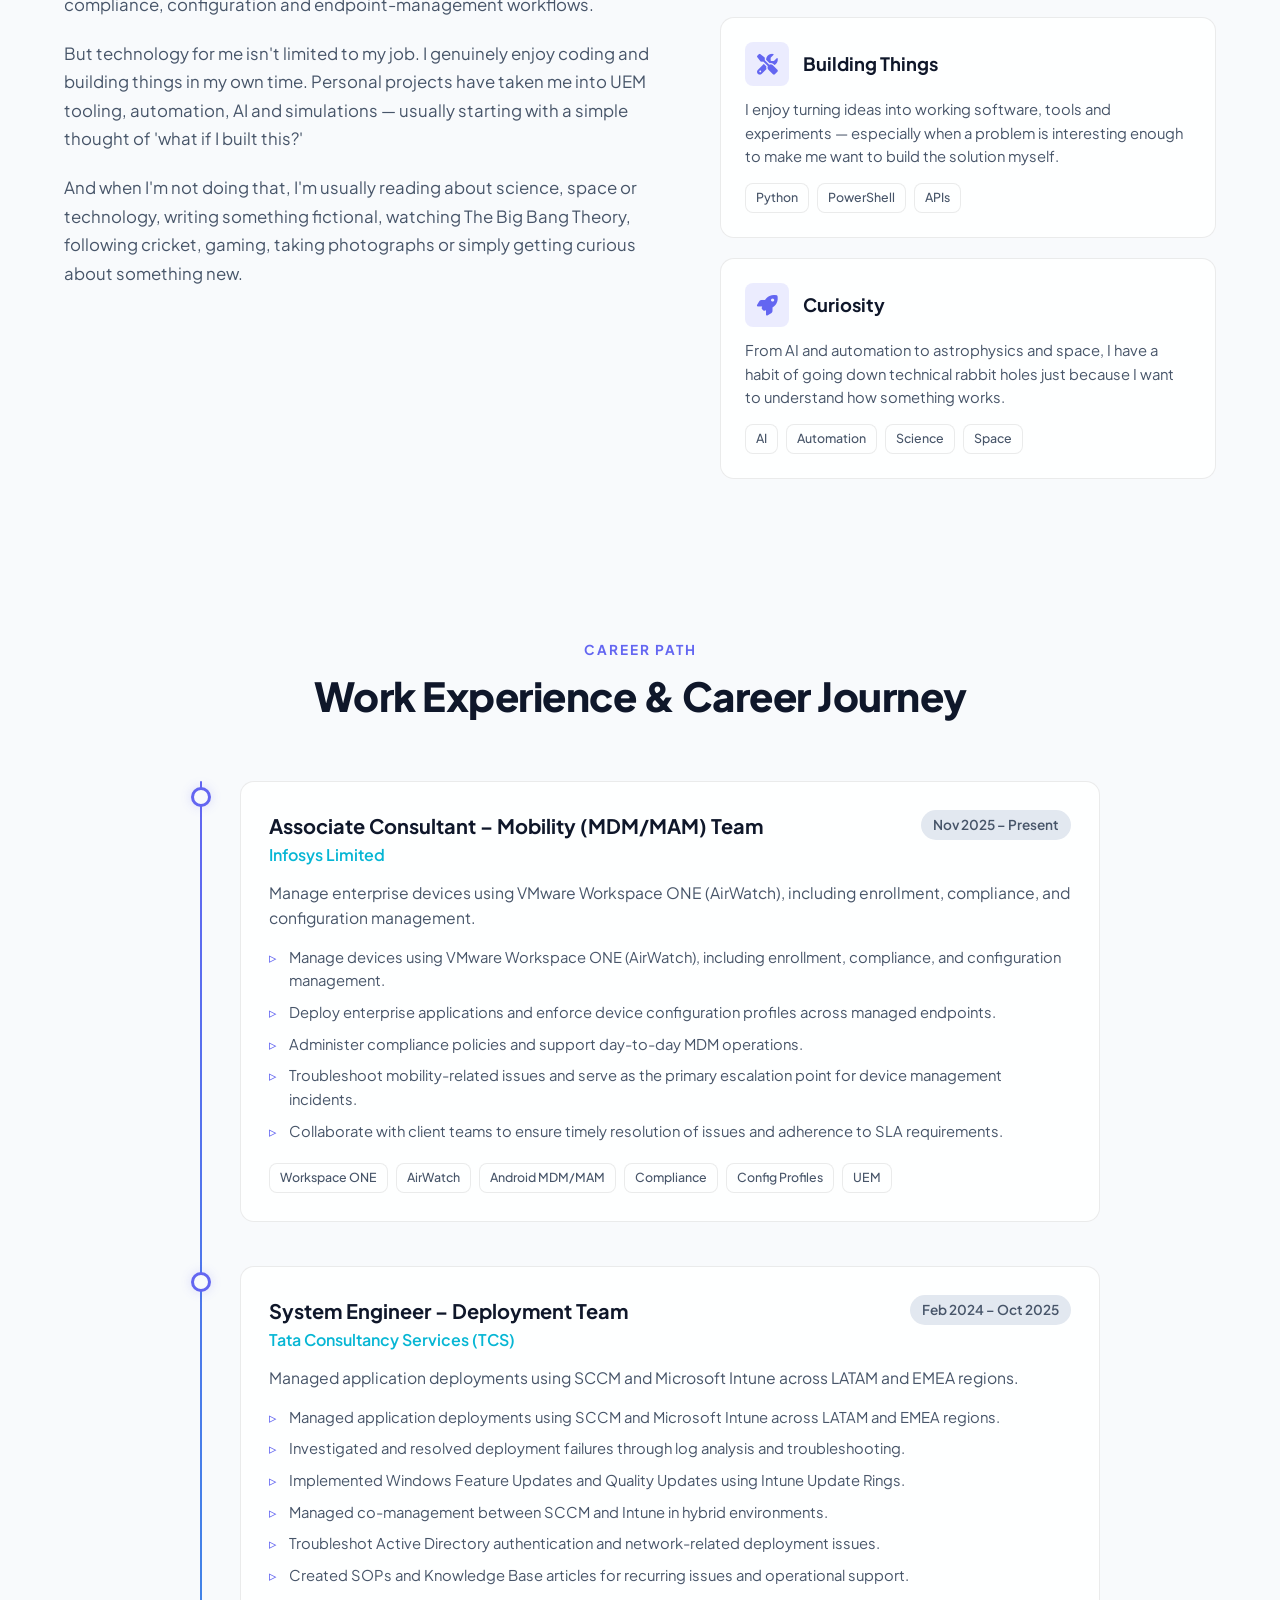
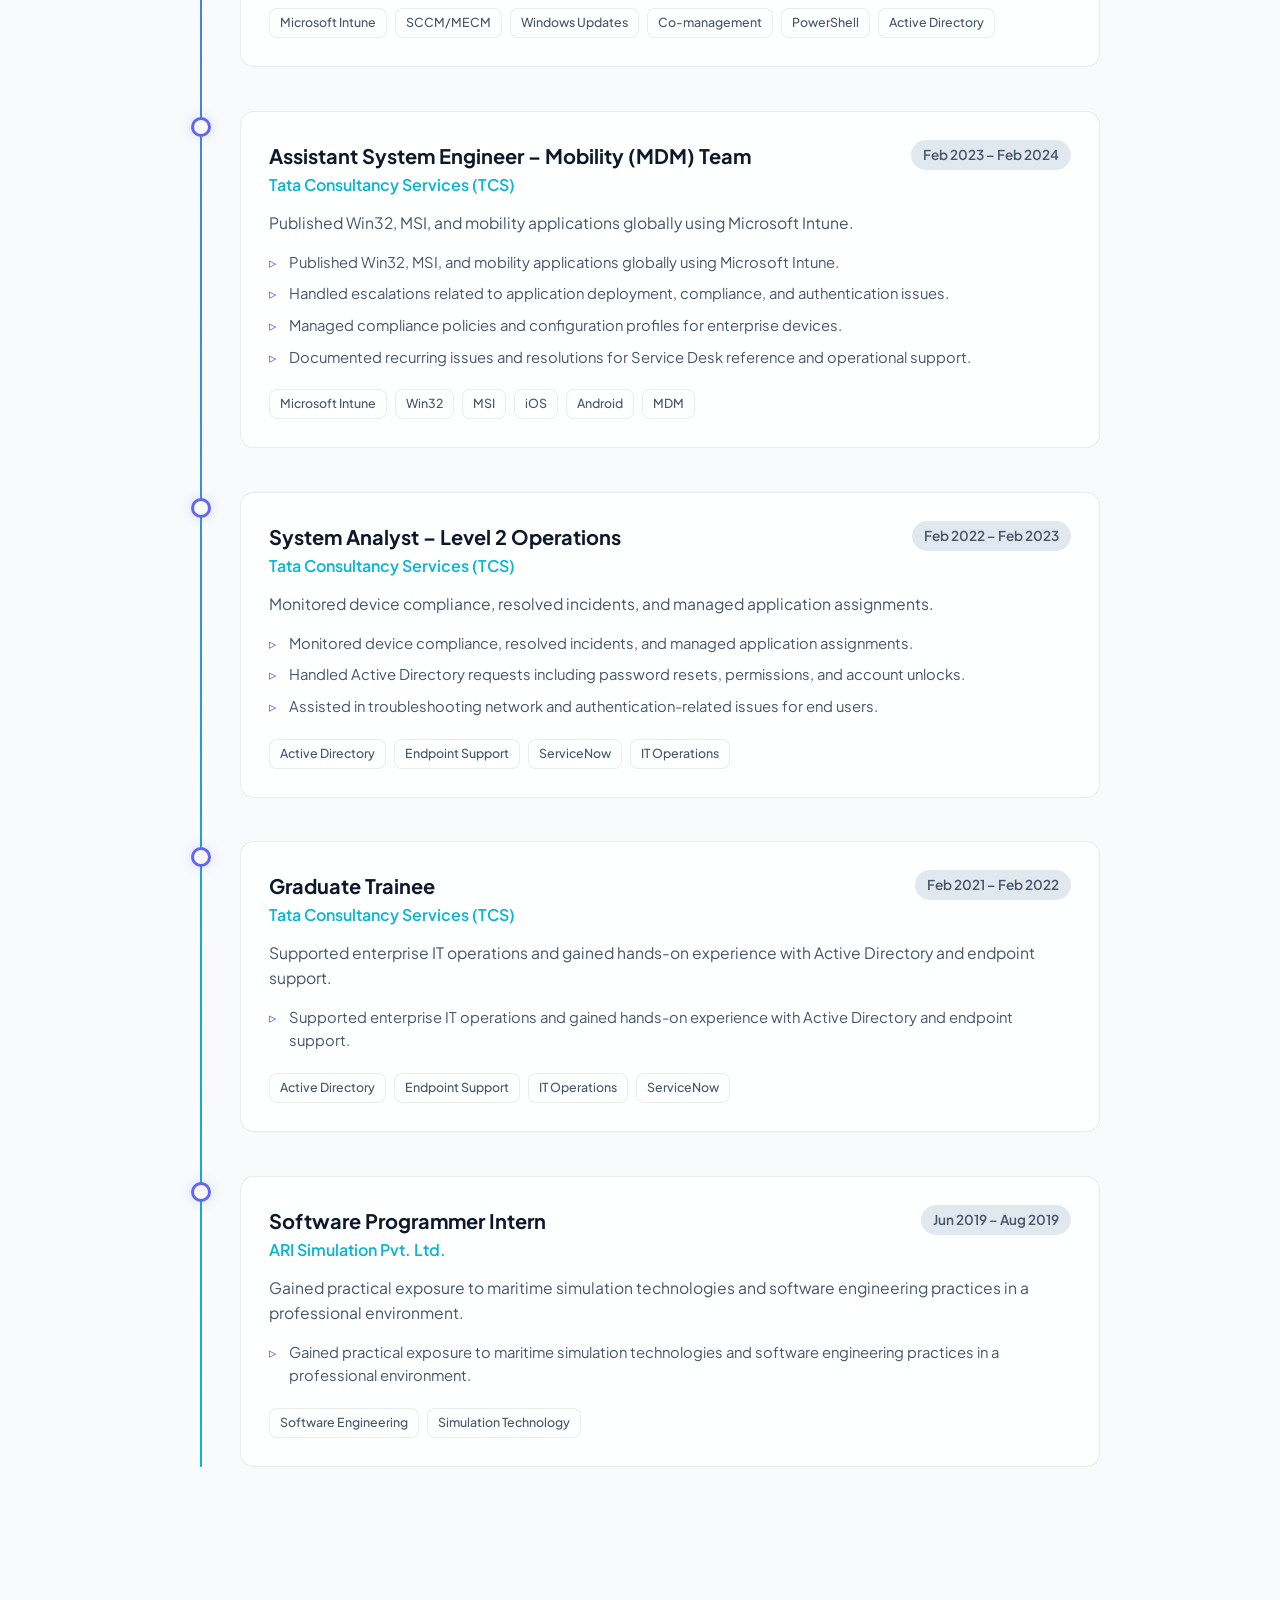
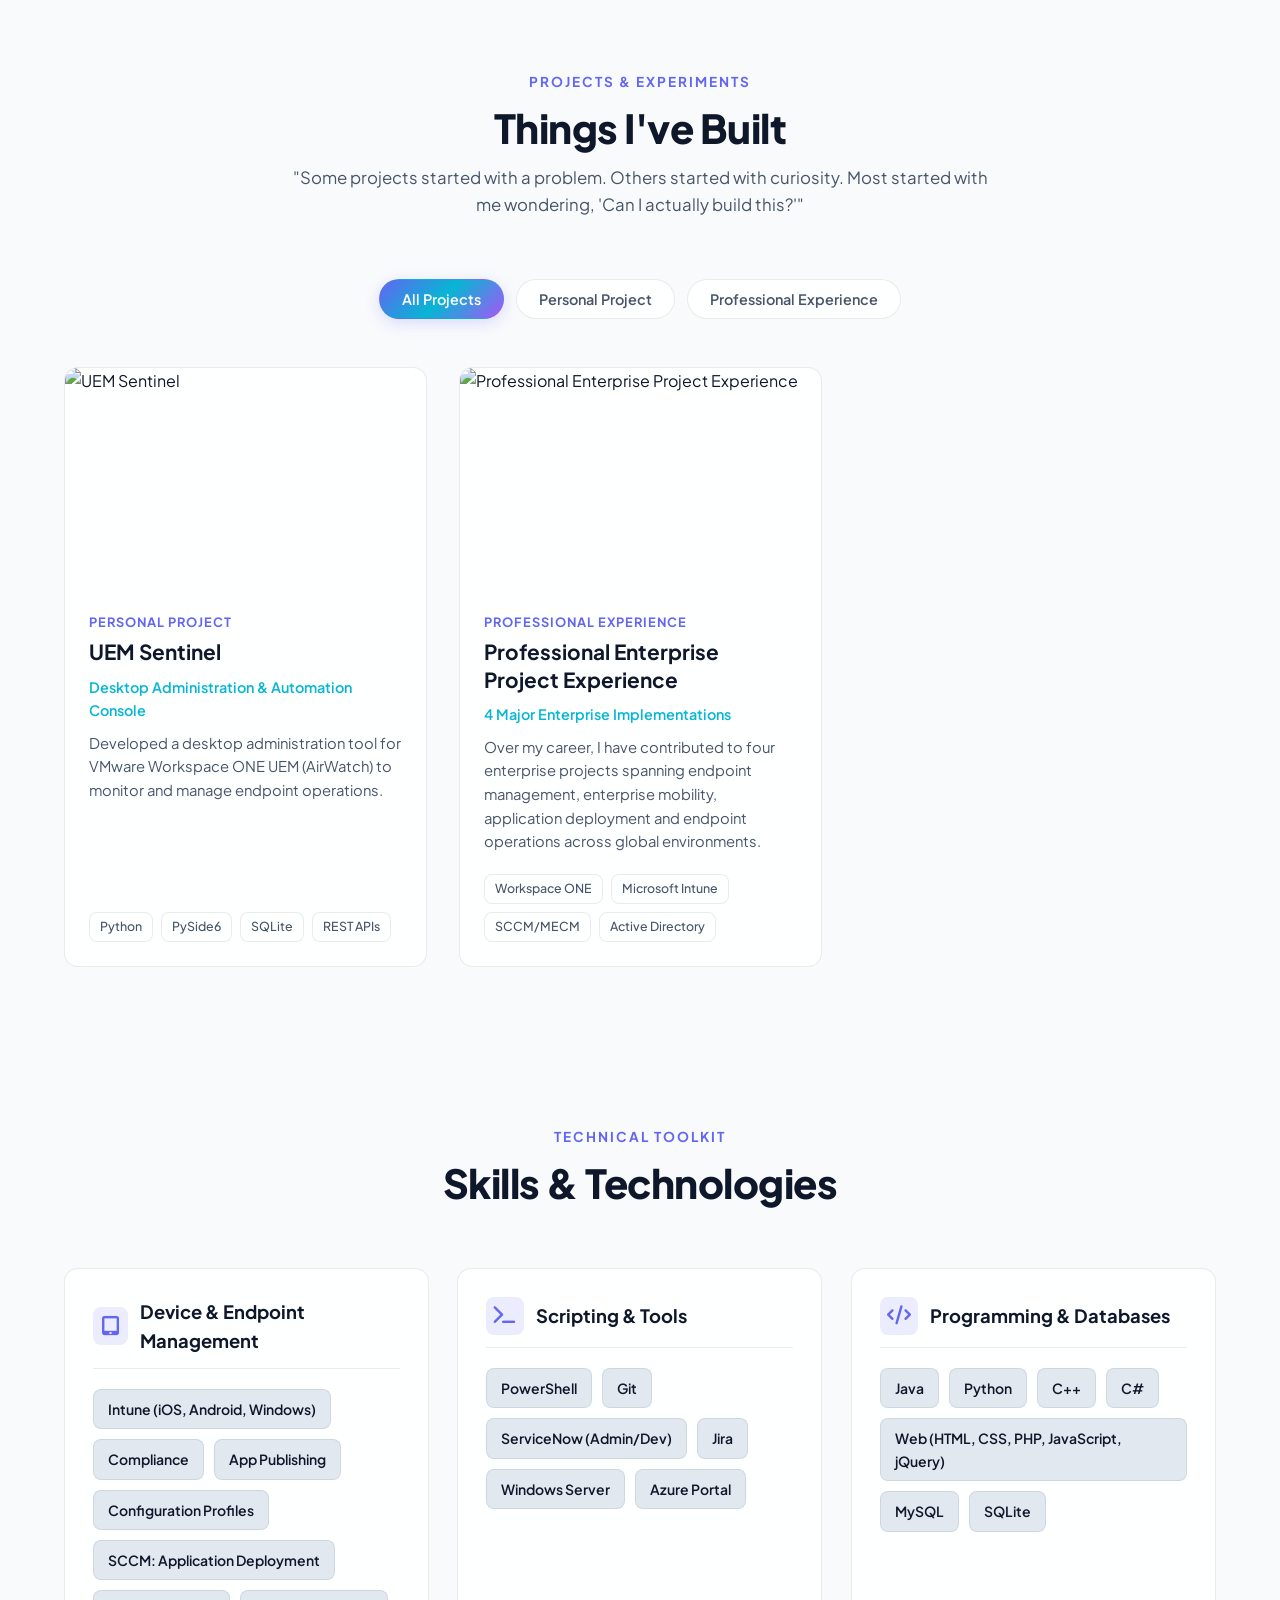
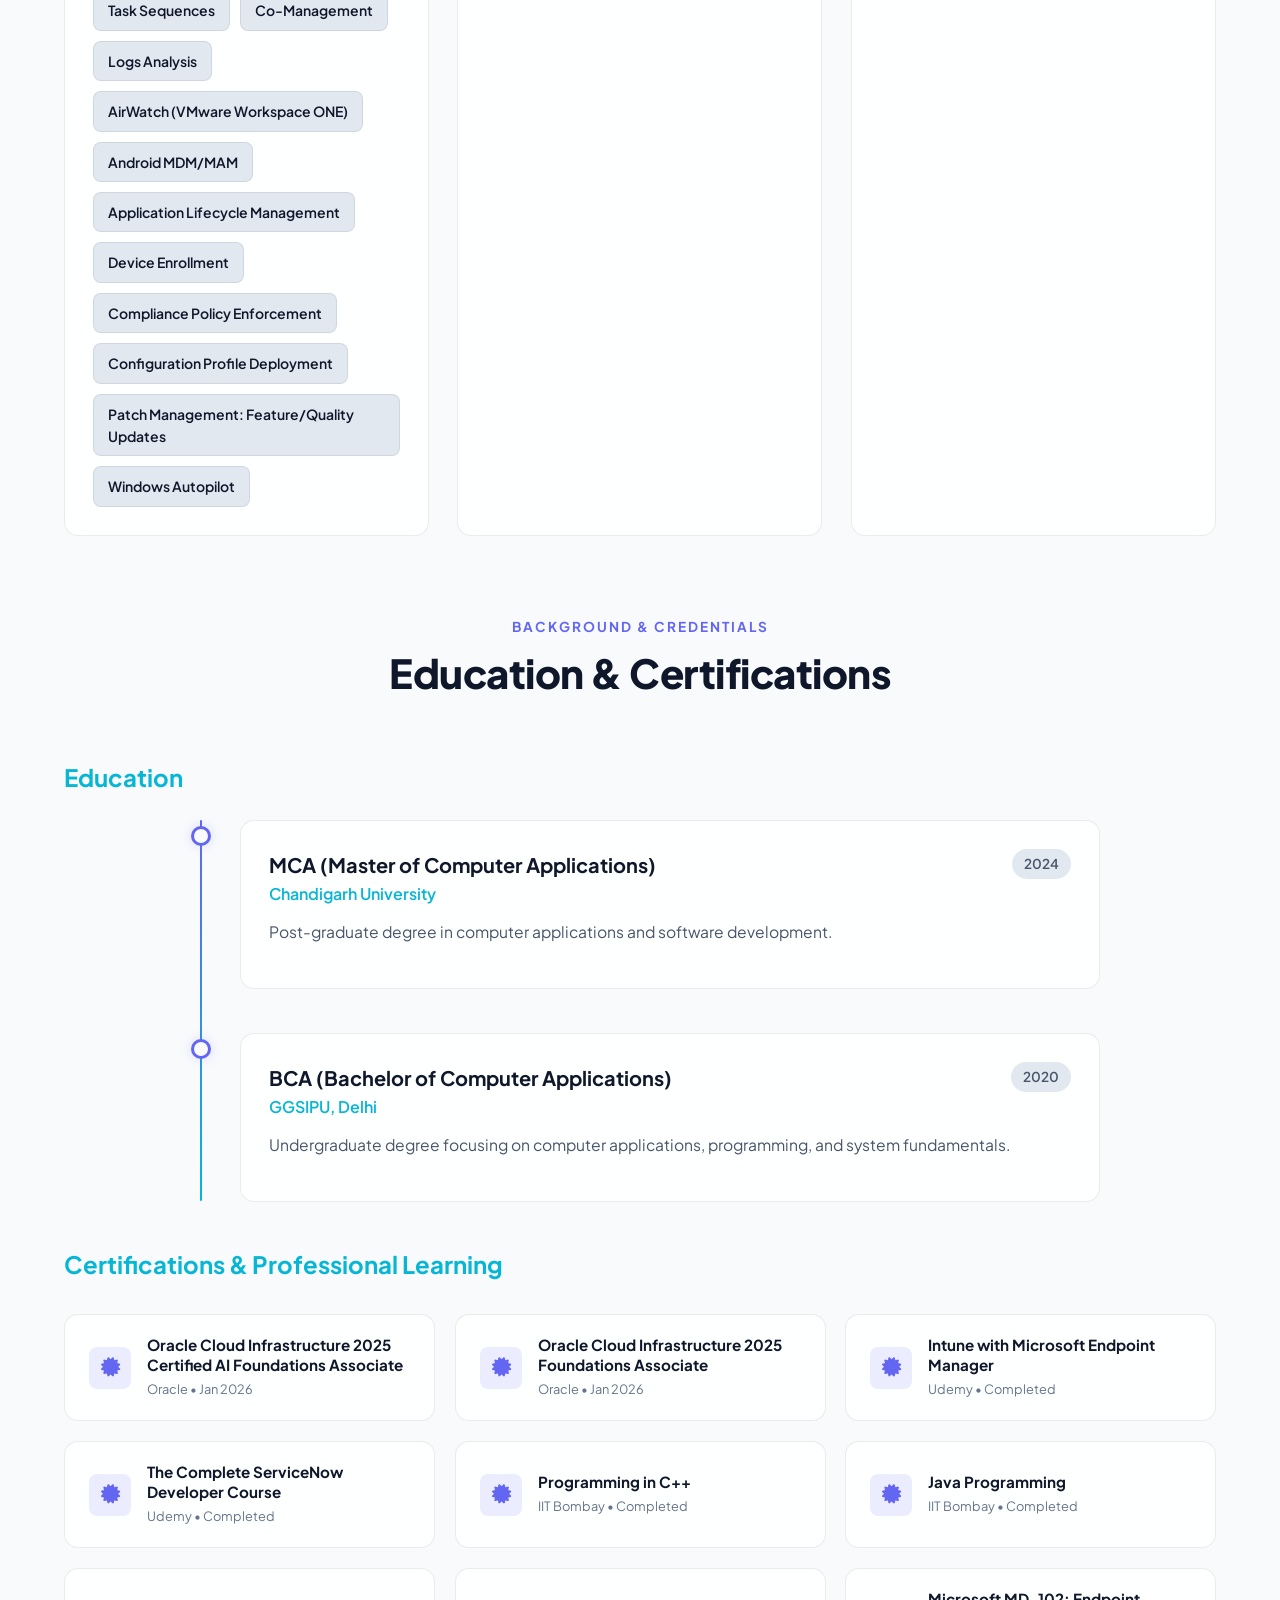
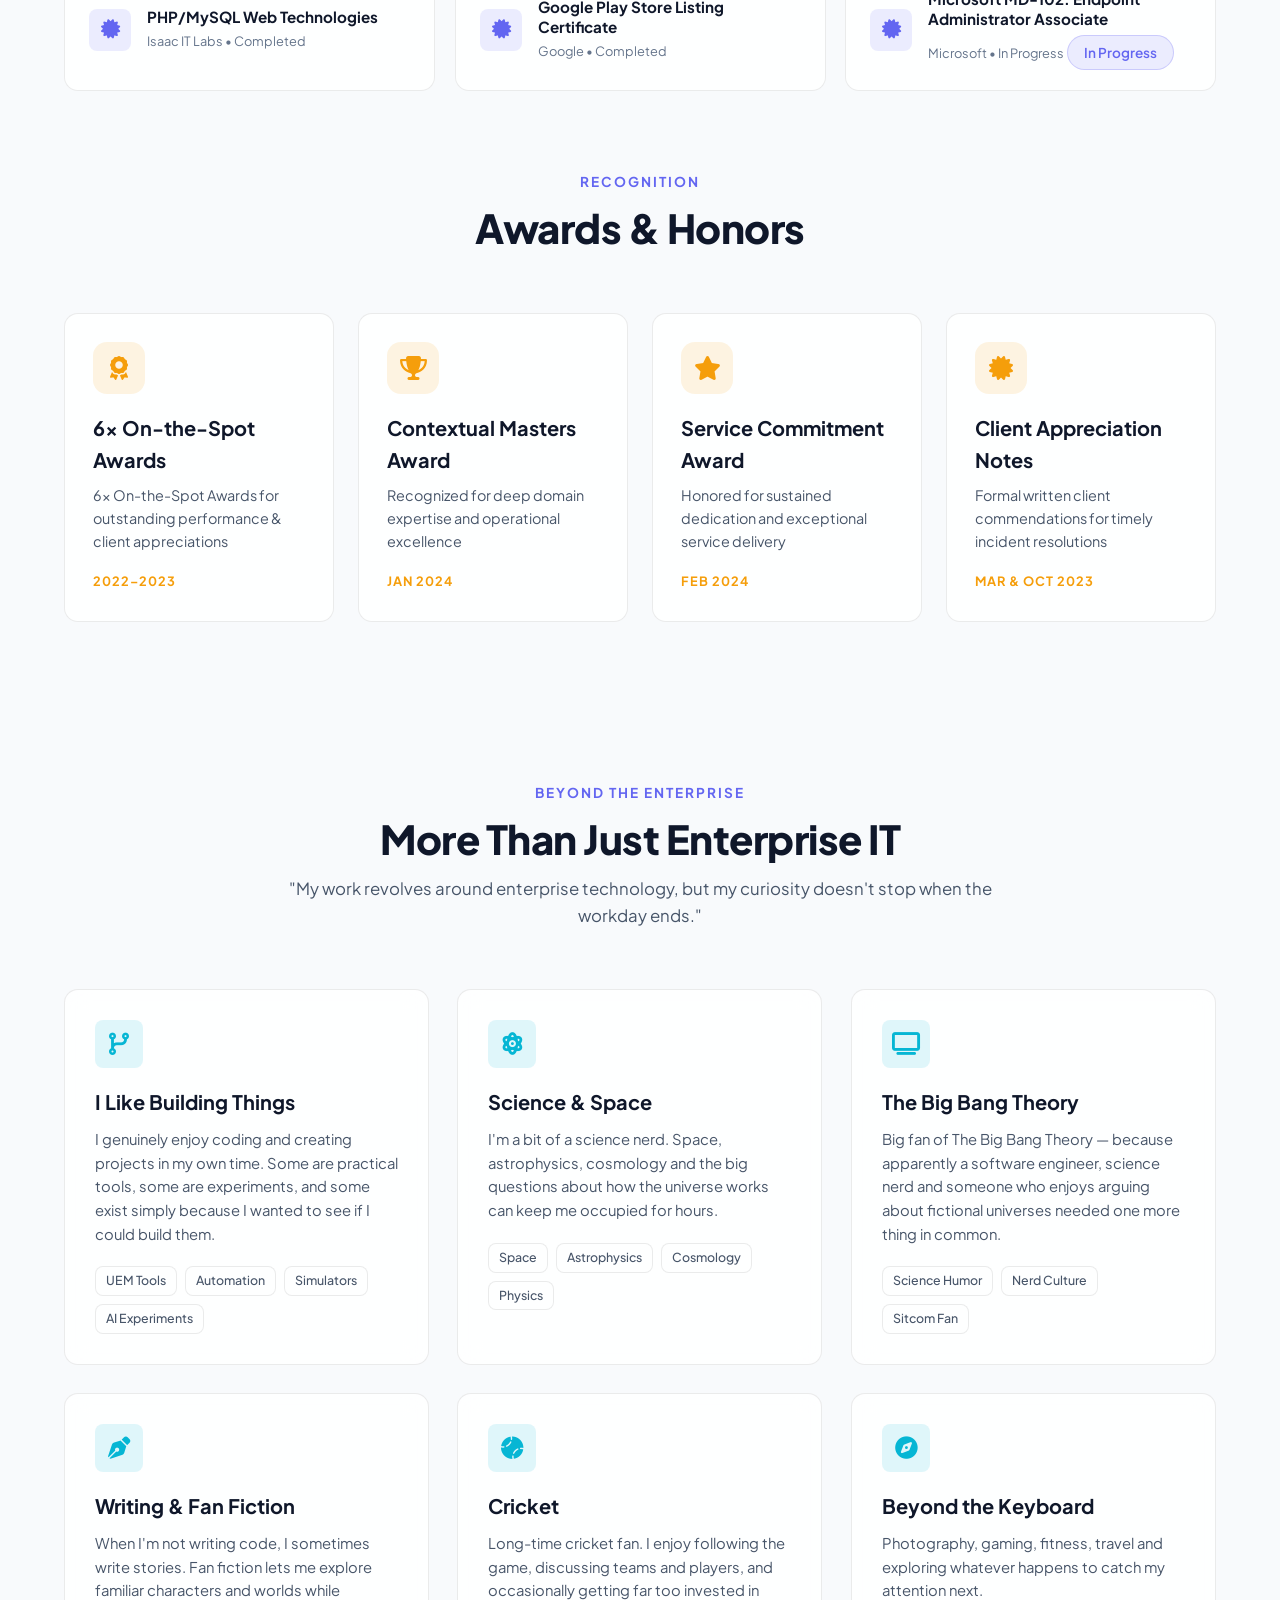
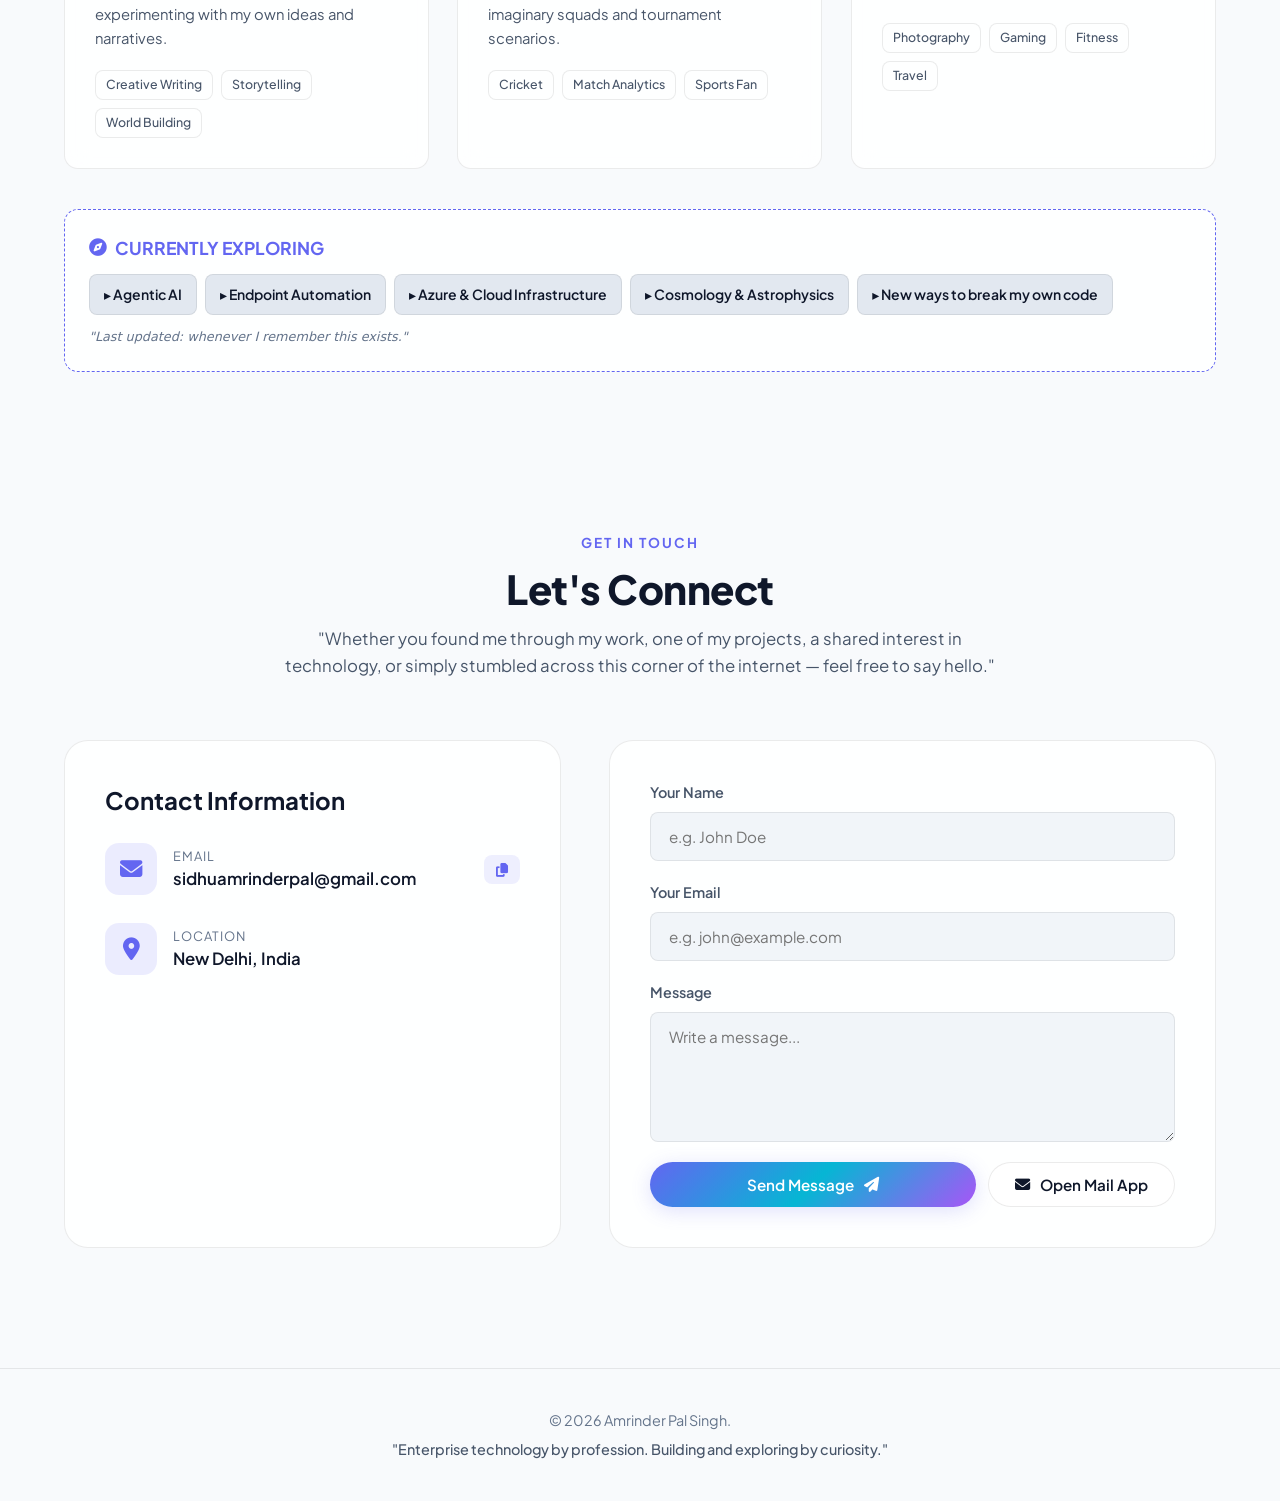
==== commit 2a096770: "Add interactive portfolio experience" ====
--- a/index.html
+++ b/index.html
@@ -38,20 +38,23 @@
   <!-- AMRINDER.OS INTERACTIVE LANDING OVERLAY -->
   <div class="interactive-gate-overlay" id="interactive-gate-overlay">
     <div class="gate-card-box">
-      <div class="gate-top-actions">
-        <button class="skip-intro-btn tts-toggle-btn" id="gate-tts-btn" title="Toggle Voice / Read Aloud">
-          <i class="fas fa-volume-mute"></i> Speech OFF
-        </button>
-        <button class="skip-intro-btn" onclick="skipIntroGate()" title="Skip straight to portfolio">
-          Skip intro <i class="fas fa-forward"></i>
-        </button>
+      <!-- Static Header Row -->
+      <div class="gate-header-row">
+        <div class="gate-title-badge">
+          <i class="fas fa-terminal text-accent"></i> INITIALIZING AMRINDER.OS
+        </div>
+        <div class="gate-action-buttons">
+          <button class="gate-btn tts-toggle-btn" id="gate-tts-btn" title="Toggle Voice / Read Aloud">
+            <i class="fas fa-volume-mute"></i> Speech OFF
+          </button>
+          <button class="gate-btn" onclick="skipIntroGate()" title="Skip straight to portfolio">
+            Skip intro <i class="fas fa-forward"></i>
+          </button>
+        </div>
       </div>
 
       <!-- Step 1: Boot Sequence -->
       <div id="gate-step-boot">
-        <h3 style="font-family: var(--font-code); font-size: 1.1rem; color: var(--accent-secondary); margin-bottom: 16px;">
-          <i class="fas fa-terminal"></i> INITIALIZING AMRINDER.OS
-        </h3>
         <div class="boot-terminal-window" id="boot-log-container">
           <!-- Logs typed dynamically -->
         </div>
--- a/css/styles.css
+++ b/css/styles.css
@@ -331,6 +331,7 @@
   transition: transform var(--transition-spring), box-shadow var(--transition-normal), background var(--transition-normal);
   position: relative;
   overflow: hidden;
+  max-width: 100%;
 }
 
 .btn-primary {
@@ -605,7 +606,7 @@
 
 .stats-grid {
   display: grid;
-  grid-template-columns: repeat(auto-fit, minmax(220px, 1fr));
+  grid-template-columns: repeat(auto-fit, minmax(200px, 1fr));
   gap: 24px;
 }
 
@@ -623,22 +624,6 @@
 .stat-card:hover {
   transform: translateY(-5px);
   border-color: var(--border-hover);
-}
-
-.stat-card[title]:hover::after {
-  content: attr(title);
-  position: absolute;
-  bottom: -36px;
-  left: 50%;
-  transform: translateX(-50%);
-  background: var(--bg-tertiary);
-  color: var(--accent-secondary);
-  padding: 4px 10px;
-  border-radius: 4px;
-  font-size: 0.75rem;
-  white-space: nowrap;
-  border: 1px solid var(--border-hover);
-  z-index: 20;
 }
 
 .stat-number-wrapper {
@@ -899,7 +884,7 @@
 
 .projects-grid {
   display: grid;
-  grid-template-columns: repeat(auto-fill, minmax(360px, 1fr));
+  grid-template-columns: repeat(auto-fill, minmax(320px, 1fr));
   gap: 32px;
 }
 
@@ -1018,7 +1003,7 @@
 
 .skills-grid {
   display: grid;
-  grid-template-columns: repeat(auto-fit, minmax(320px, 1fr));
+  grid-template-columns: repeat(auto-fit, minmax(280px, 1fr));
   gap: 28px;
 }
 
@@ -1094,7 +1079,7 @@
 
 .awards-grid {
   display: grid;
-  grid-template-columns: repeat(auto-fit, minmax(260px, 1fr));
+  grid-template-columns: repeat(auto-fit, minmax(240px, 1fr));
   gap: 24px;
 }
 
@@ -1156,7 +1141,7 @@
 
 .beyond-grid {
   display: grid;
-  grid-template-columns: repeat(auto-fit, minmax(320px, 1fr));
+  grid-template-columns: repeat(auto-fit, minmax(280px, 1fr));
   gap: 28px;
 }
 
@@ -1224,7 +1209,7 @@
    -------------------------------------------------------------------------- */
 .certs-grid {
   display: grid;
-  grid-template-columns: repeat(auto-fit, minmax(300px, 1fr));
+  grid-template-columns: repeat(auto-fit, minmax(280px, 1fr));
   gap: 20px;
   margin-top: 30px;
 }
@@ -1320,6 +1305,7 @@
   font-size: 1.05rem;
   font-weight: 600;
   color: var(--text-primary);
+  word-break: break-all;
 }
 
 .copy-btn {
@@ -1382,18 +1368,20 @@
 }
 
 /* --------------------------------------------------------------------------
-   17. AMRINDER.OS INTERACTIVE LANDING OVERLAY STYLES
+   17. AMRINDER.OS INTERACTIVE LANDING OVERLAY STYLES (ALWAYS SOLID OPAQUE DARK)
    -------------------------------------------------------------------------- */
 .interactive-gate-overlay {
   position: fixed;
   inset: 0;
-  z-index: 9999;
-  background: var(--bg-primary);
+  z-index: 99999; /* Highest z-index above all navigation bars */
+  background-color: #0a0d14 !important; /* Pure solid dark background - no main site leakage! */
+  color: #f8fafc !important;
   display: flex;
   align-items: center;
   justify-content: center;
-  padding: 24px;
+  padding: 20px;
   overflow-y: auto;
+  -webkit-overflow-scrolling: touch;
   transition: opacity 0.5s ease, transform 0.5s ease;
 }
 
@@ -1404,34 +1392,51 @@
 }
 
 .gate-card-box {
-  background: var(--bg-secondary);
-  border: 1px solid var(--border-color);
+  background: #121824;
+  border: 1px solid rgba(255, 255, 255, 0.12);
   border-radius: var(--radius-lg);
   max-width: 760px;
   width: 100%;
-  padding: 40px;
+  padding: 28px;
   position: relative;
-  box-shadow: var(--shadow-lg);
-  backdrop-filter: blur(16px);
-}
-
-.gate-top-actions {
-  position: absolute;
-  top: 20px;
-  right: 24px;
-  display: flex;
-  align-items: center;
-  gap: 10px;
-  z-index: 20;
-}
-
-.skip-intro-btn {
-  font-size: 0.85rem;
-  color: var(--text-muted);
-  background: rgba(255, 255, 255, 0.05);
+  box-shadow: 0 25px 50px -12px rgba(0, 0, 0, 0.8);
+  color: #f8fafc;
+}
+
+.gate-header-row {
+  display: flex;
+  justify-content: space-between;
+  align-items: center;
+  flex-wrap: wrap;
+  gap: 12px;
+  margin-bottom: 24px;
+  padding-bottom: 16px;
+  border-bottom: 1px solid rgba(255, 255, 255, 0.08);
+}
+
+.gate-title-badge {
+  font-family: var(--font-code);
+  font-size: 0.95rem;
+  font-weight: 700;
+  color: var(--accent-secondary);
+  display: flex;
+  align-items: center;
+  gap: 8px;
+}
+
+.gate-action-buttons {
+  display: flex;
+  align-items: center;
+  gap: 8px;
+}
+
+.gate-btn {
+  font-size: 0.8rem;
+  color: #94a3b8;
+  background: rgba(255, 255, 255, 0.06);
   padding: 6px 14px;
   border-radius: var(--radius-full);
-  border: 1px solid var(--border-color);
+  border: 1px solid rgba(255, 255, 255, 0.12);
   transition: all var(--transition-fast);
   white-space: nowrap;
   display: inline-flex;
@@ -1439,28 +1444,34 @@
   gap: 6px;
 }
 
-.skip-intro-btn:hover {
-  color: var(--text-primary);
+.gate-btn:hover {
+  color: #ffffff;
   border-color: var(--accent-primary);
-  background: rgba(99, 102, 241, 0.15);
+  background: rgba(99, 102, 241, 0.2);
+}
+
+.gate-btn.active {
+  background: var(--accent-primary);
+  color: #ffffff;
+  border-color: transparent;
 }
 
 /* Boot Sequence Logs */
 .boot-terminal-window {
   background: #06090e;
-  border: 1px solid var(--border-color);
+  border: 1px solid rgba(255, 255, 255, 0.1);
   border-radius: var(--radius-md);
-  padding: 24px;
+  padding: 20px;
   font-family: var(--font-code);
-  font-size: 0.95rem;
-  min-height: 240px;
+  font-size: 0.925rem;
+  min-height: 220px;
 }
 
 .boot-log-line {
   display: flex;
   justify-content: space-between;
   margin-bottom: 12px;
-  color: var(--text-secondary);
+  color: #94a3b8;
 }
 
 .status-ok { color: var(--success); font-weight: bold; }
@@ -1469,19 +1480,19 @@
 /* Language Selector Buttons */
 .lang-selector-bar {
   display: flex;
-  gap: 10px;
+  gap: 8px;
   flex-wrap: wrap;
   margin: 16px 0;
 }
 
 .lang-btn {
-  padding: 8px 18px;
+  padding: 8px 16px;
   border-radius: var(--radius-sm);
-  background: var(--bg-tertiary);
-  border: 1px solid var(--border-color);
-  color: var(--text-secondary);
+  background: #1a2333;
+  border: 1px solid rgba(255, 255, 255, 0.1);
+  color: #94a3b8;
   font-family: var(--font-code);
-  font-size: 0.9rem;
+  font-size: 0.875rem;
   font-weight: 600;
   transition: all var(--transition-fast);
 }
@@ -1496,16 +1507,17 @@
 /* Code Editor & Compiler Output */
 .code-editor-textarea {
   width: 100%;
-  min-height: 120px;
+  min-height: 140px;
   background: #06090e;
-  border: 1px solid var(--border-color);
+  border: 1px solid rgba(255, 255, 255, 0.15);
   border-radius: var(--radius-sm);
   color: #06b6d4;
   font-family: var(--font-code);
-  font-size: 0.95rem;
+  font-size: 0.9rem;
   padding: 14px;
   line-height: 1.5;
   resize: vertical;
+  box-sizing: border-box;
 }
 
 .code-editor-textarea:focus {
@@ -1516,20 +1528,21 @@
 
 .compiler-terminal {
   background: #04060a;
-  border: 1px solid var(--border-color);
+  border: 1px solid rgba(255, 255, 255, 0.1);
   border-radius: var(--radius-sm);
   padding: 14px;
   font-family: var(--font-code);
-  font-size: 0.9rem;
+  font-size: 0.875rem;
   margin-top: 14px;
   min-height: 70px;
+  box-sizing: border-box;
 }
 
 .compiler-terminal.success { border-color: var(--success); }
 .compiler-terminal.error { border-color: #ef4444; }
 
 .fade-in-content {
-  animation: fadeInStep 0.4s ease forward;
+  animation: fadeInStep 0.4s ease forwards;
 }
 
 @keyframes fadeInStep {
@@ -1723,7 +1736,7 @@
 }
 
 /* --------------------------------------------------------------------------
-   21. RESPONSIVE BREAKPOINTS
+   21. COMPREHENSIVE RESPONSIVE BREAKPOINTS (DESKTOP, TABLET, MOBILE)
    -------------------------------------------------------------------------- */
 @media (max-width: 992px) {
   .hero-grid, .about-grid, .contact-grid {
@@ -1754,13 +1767,101 @@
   }
 }
 
+@media (max-width: 768px) {
+  .interactive-gate-overlay {
+    padding: 12px;
+  }
+  
+  .gate-card-box {
+    padding: 20px 14px 20px 14px;
+    border-radius: var(--radius-md);
+  }
+
+  .gate-header-row {
+    margin-bottom: 16px;
+    padding-bottom: 12px;
+  }
+
+  .boot-terminal-window {
+    padding: 14px;
+    font-size: 0.825rem;
+    min-height: 180px;
+  }
+
+  .lang-selector-bar {
+    gap: 6px;
+  }
+
+  .lang-btn {
+    padding: 6px 12px;
+    font-size: 0.8rem;
+    flex: 1 1 auto;
+    text-align: center;
+  }
+
+  .code-editor-textarea {
+    font-size: 0.85rem;
+    padding: 10px;
+    min-height: 130px;
+  }
+
+  .compiler-terminal {
+    font-size: 0.825rem;
+    padding: 10px;
+  }
+
+  .timeline::before {
+    left: 12px;
+  }
+
+  .timeline-item {
+    padding-left: 32px;
+  }
+
+  .timeline-dot {
+    left: 4px;
+    width: 16px;
+    height: 16px;
+  }
+
+  .timeline-card {
+    padding: 20px;
+  }
+
+  .timeline-header {
+    flex-direction: column;
+    align-items: flex-start;
+  }
+
+  .contact-grid {
+    grid-template-columns: 1fr;
+    gap: 24px;
+  }
+
+  .contact-info-card, .contact-form {
+    padding: 20px;
+  }
+}
+
 @media (max-width: 600px) {
-  .hero-title { font-size: 2.2rem; }
-  .section-header .section-title { font-size: 1.85rem; }
+  .hero-title { font-size: 2.1rem; letter-spacing: -0.5px; }
+  .typewriter-wrapper { font-size: 1.1rem; }
+  .section-header .section-title { font-size: 1.75rem; }
   .highlights-grid { grid-template-columns: 1fr; }
   .projects-grid { grid-template-columns: 1fr; }
-  .avatar-wrapper { width: 250px; height: 250px; }
-  .gate-card-box { padding: 24px; }
+  .skills-grid { grid-template-columns: 1fr; }
+  .beyond-grid { grid-template-columns: 1fr; }
+  .certs-grid { grid-template-columns: 1fr; }
+  .awards-grid { grid-template-columns: 1fr; }
+  .avatar-wrapper { width: 220px; height: 220px; }
+  
+  .floating-chip {
+    padding: 6px 12px;
+    font-size: 0.75rem;
+  }
+
+  .chip-1 { left: -10px; top: -10px; }
+  .chip-2 { right: -10px; bottom: -10px; }
 }
 
 /* --------------------------------------------------------------------------
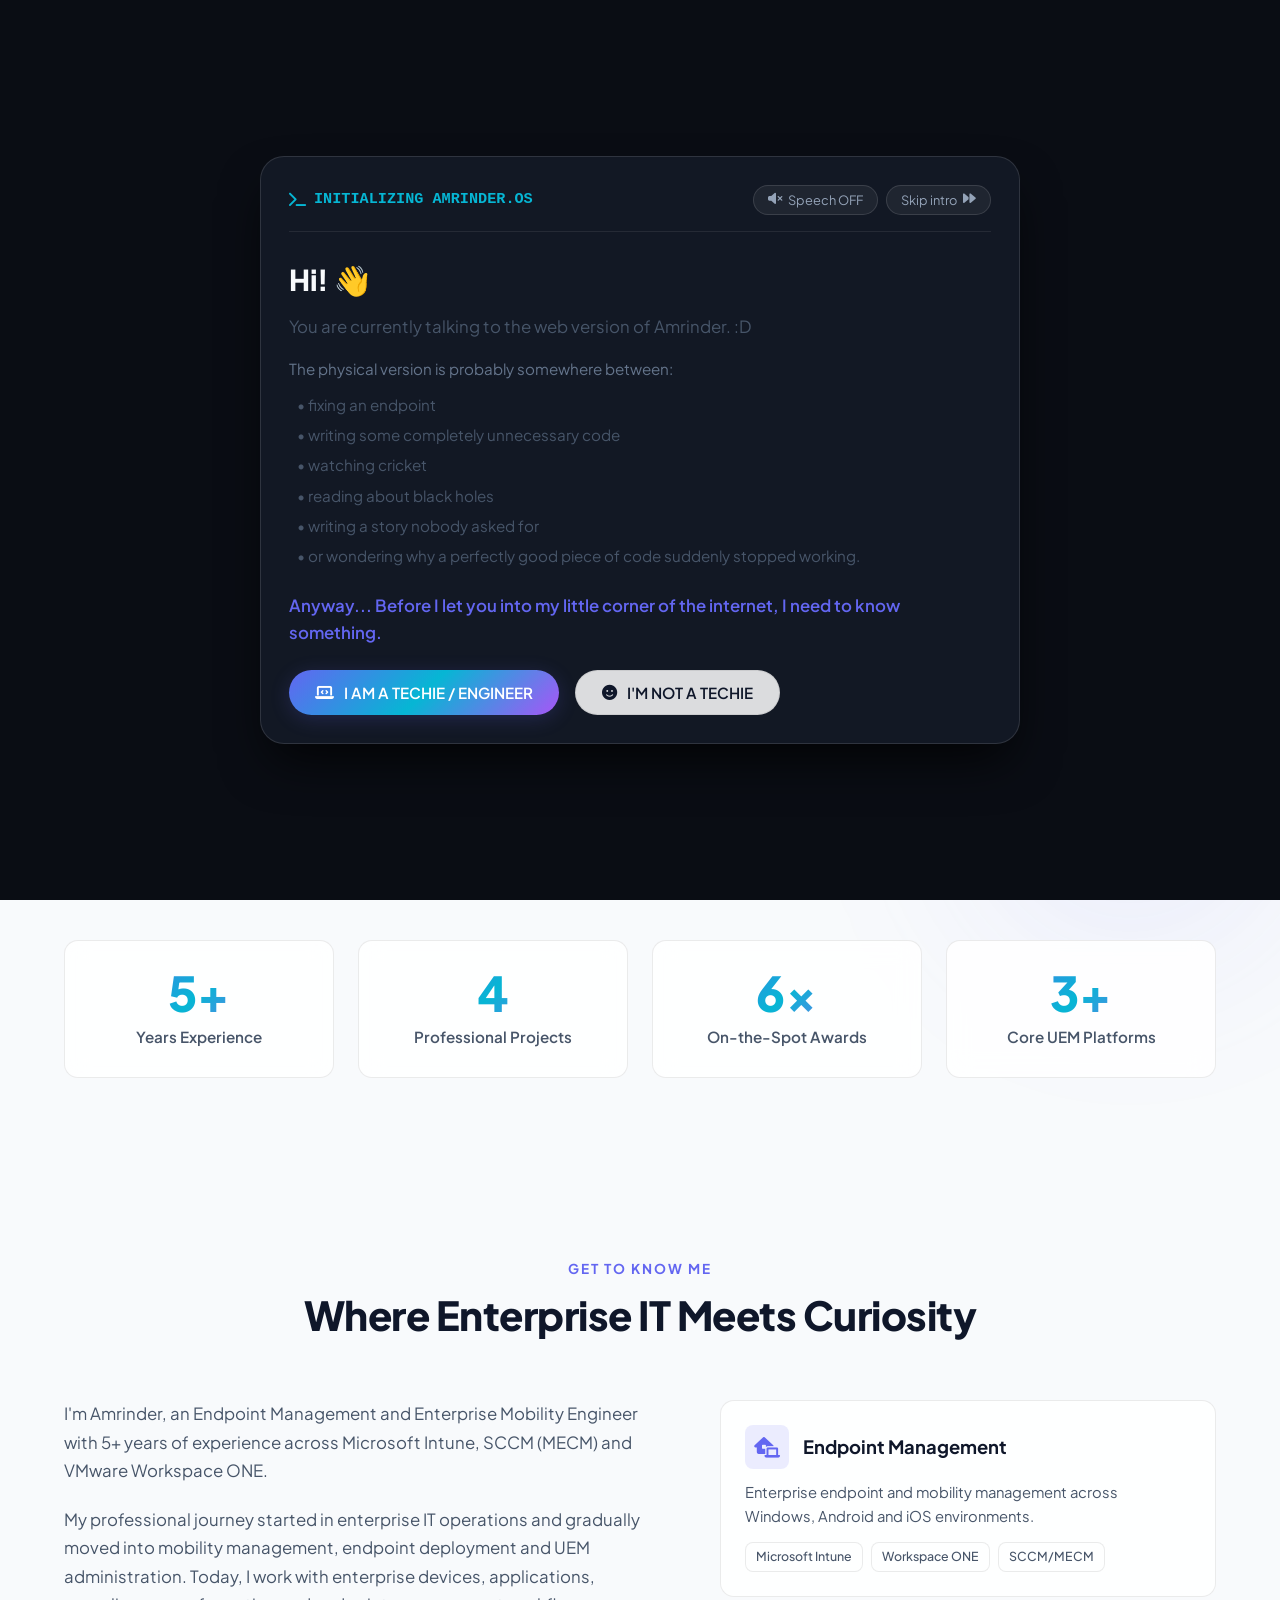
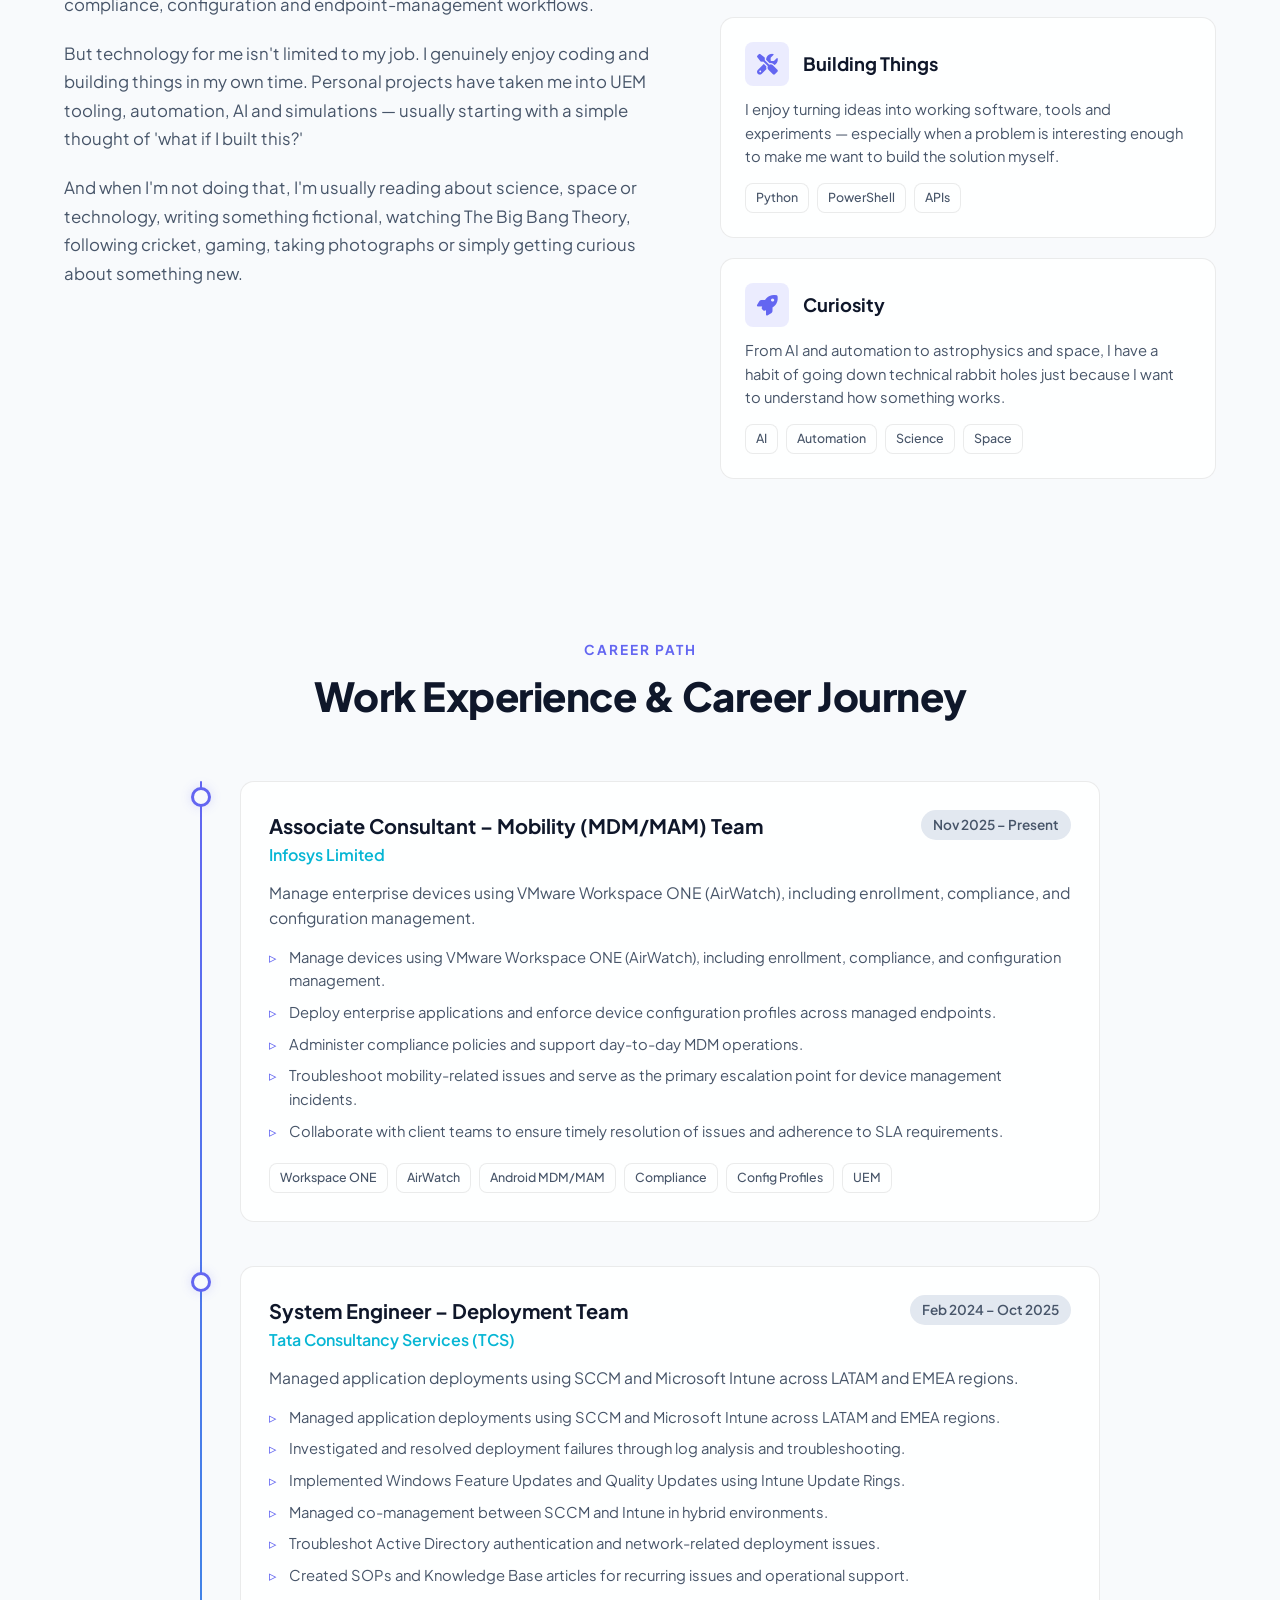
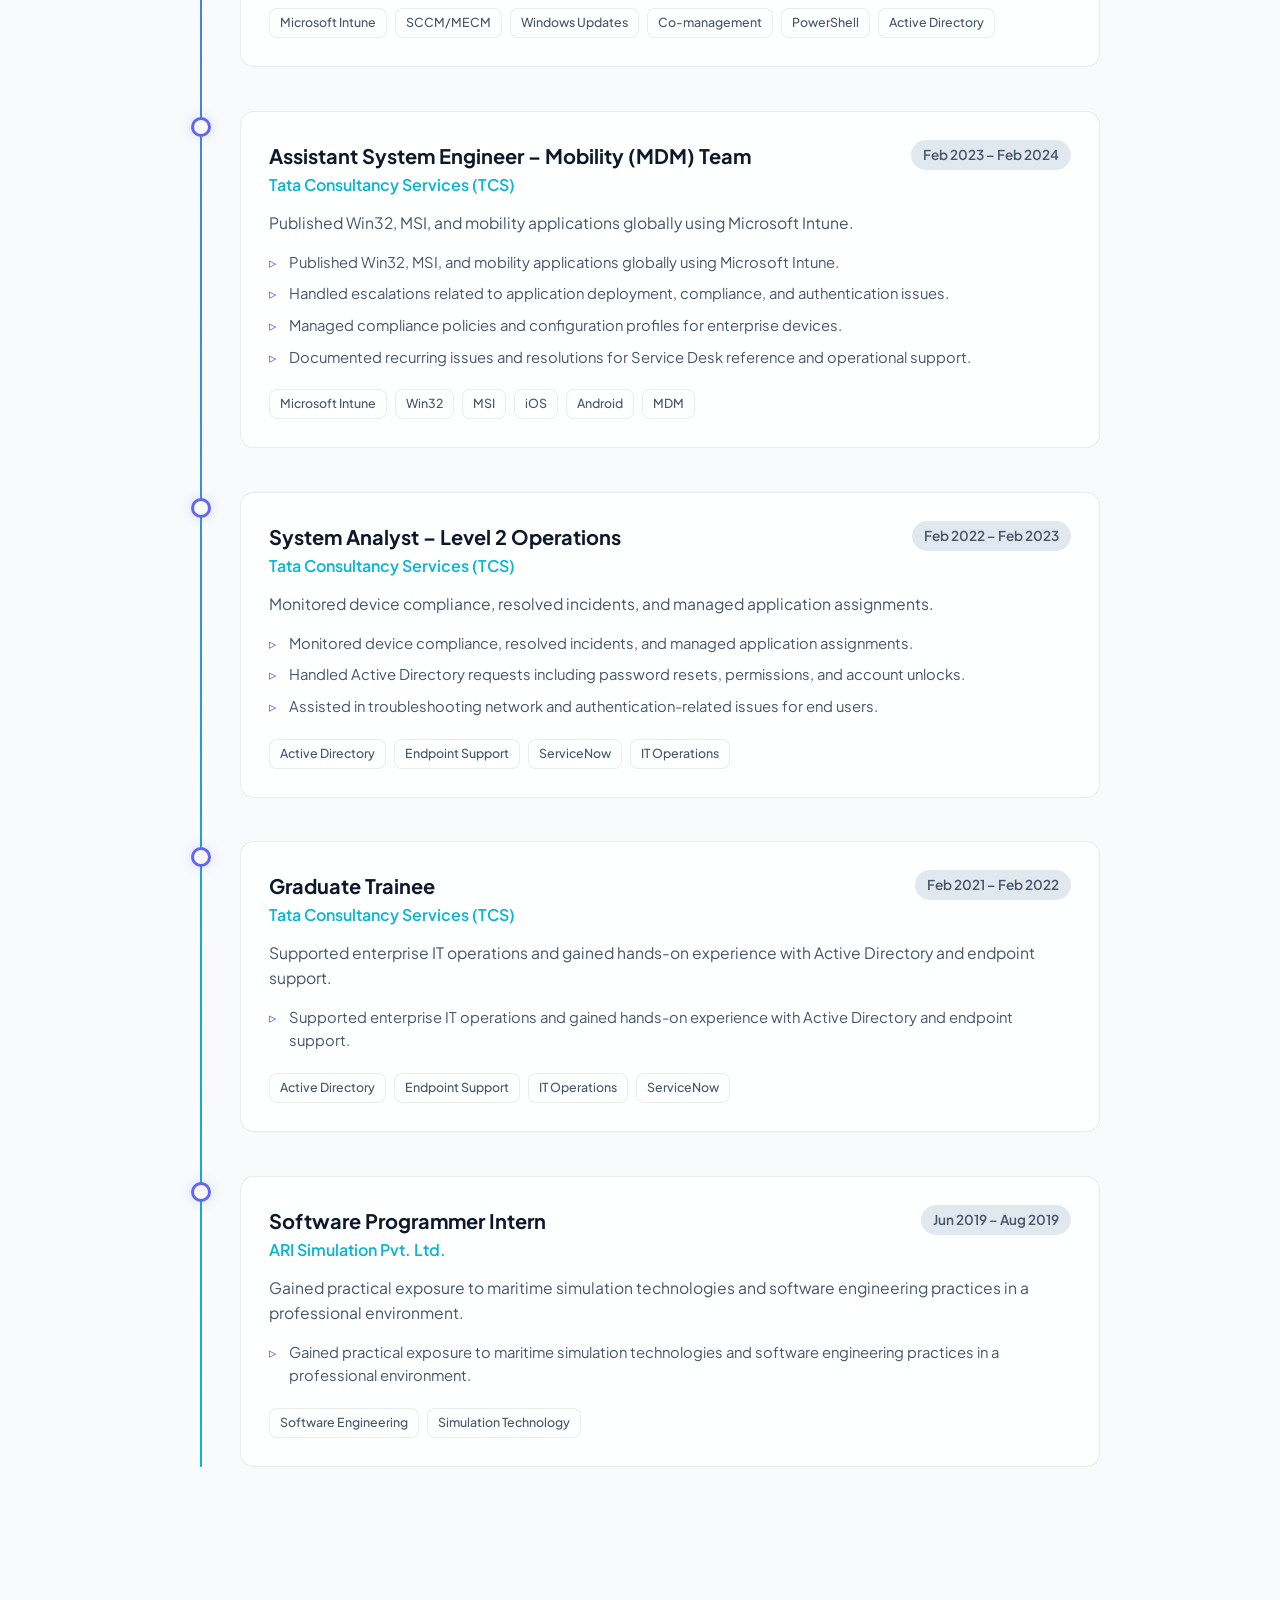
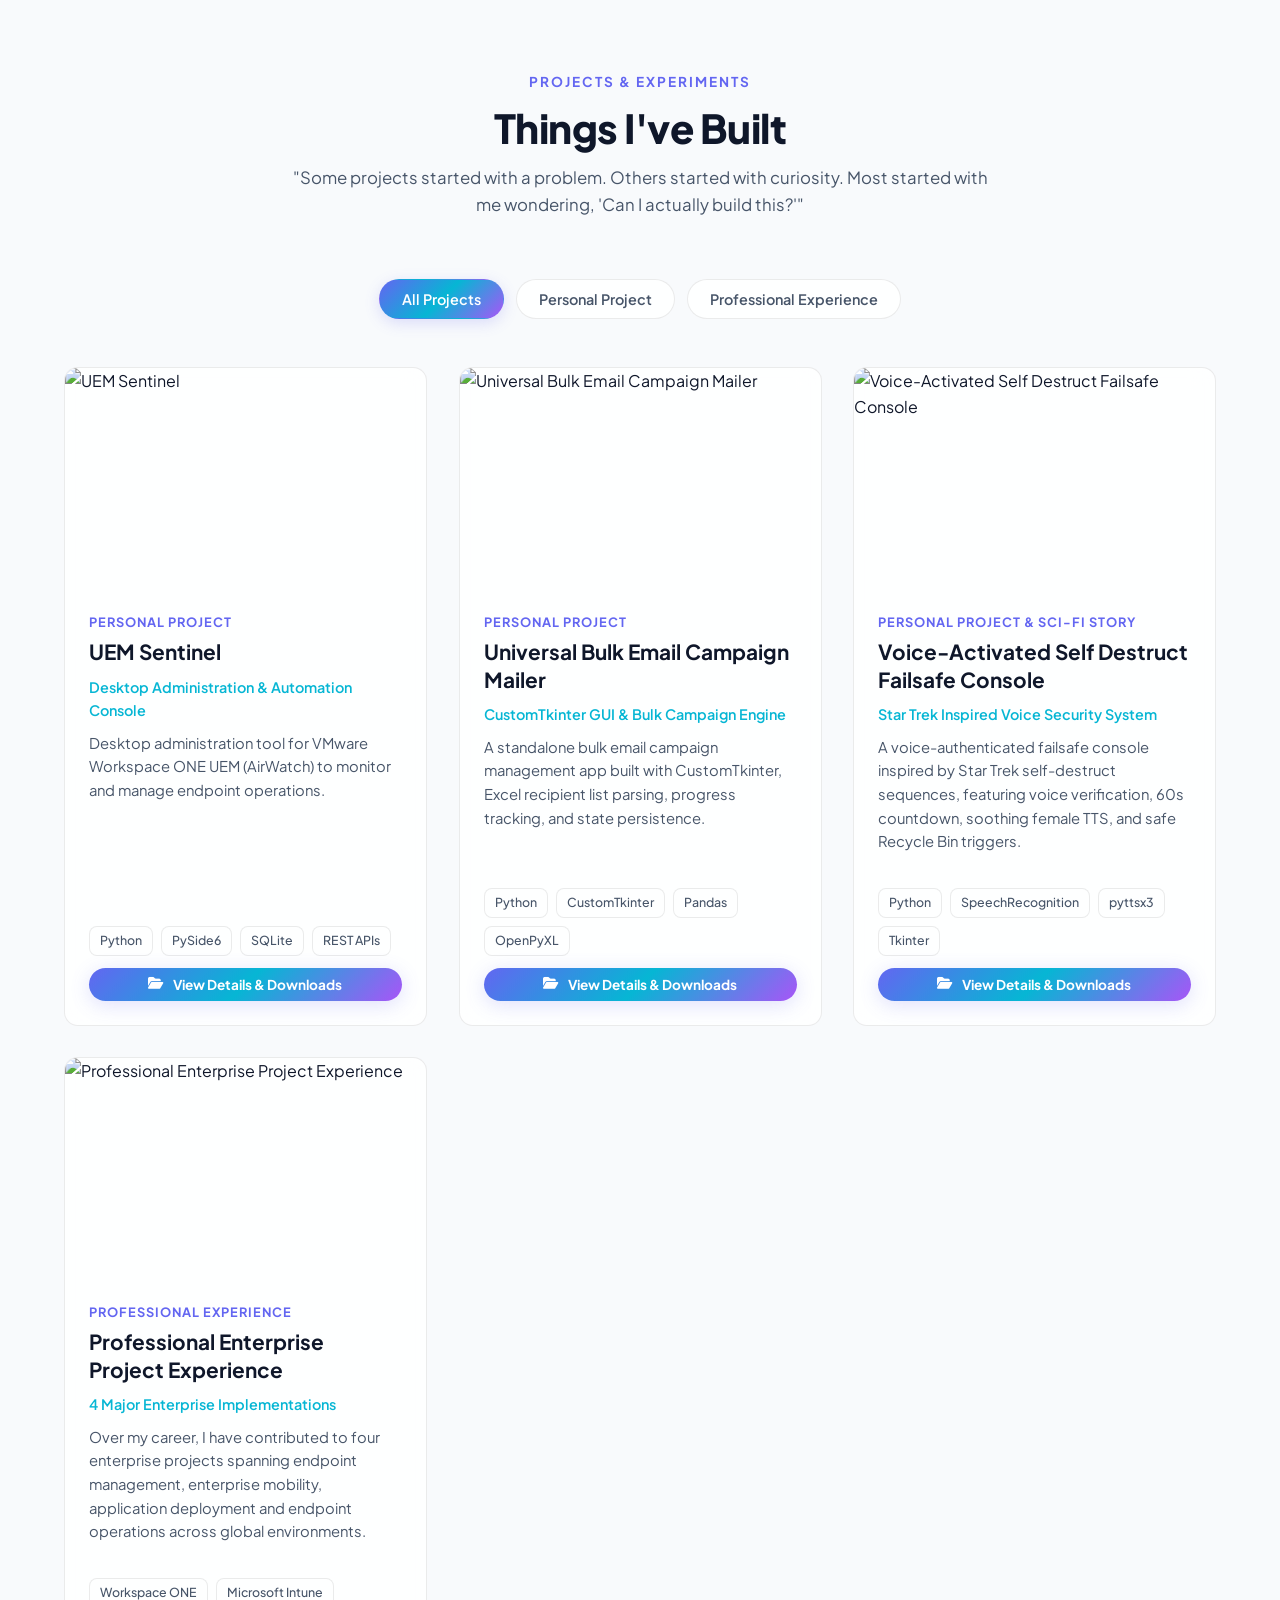
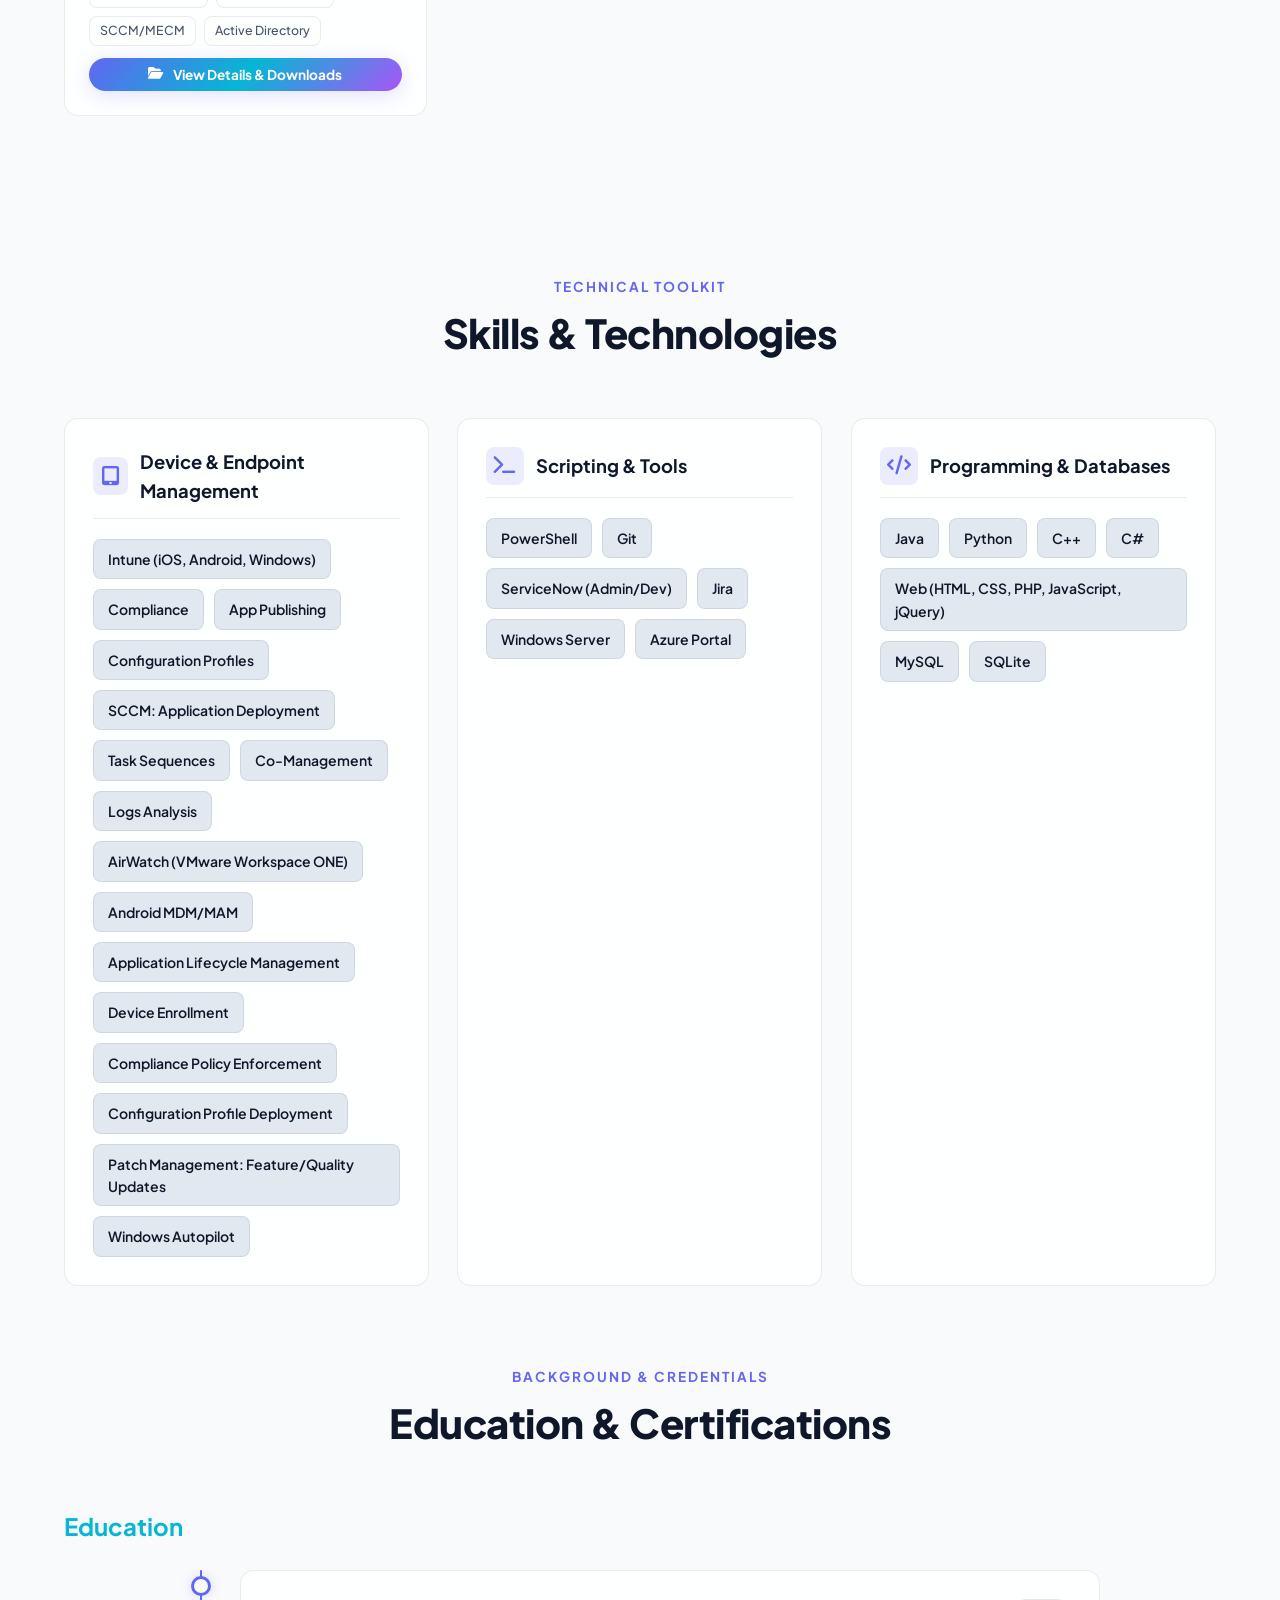
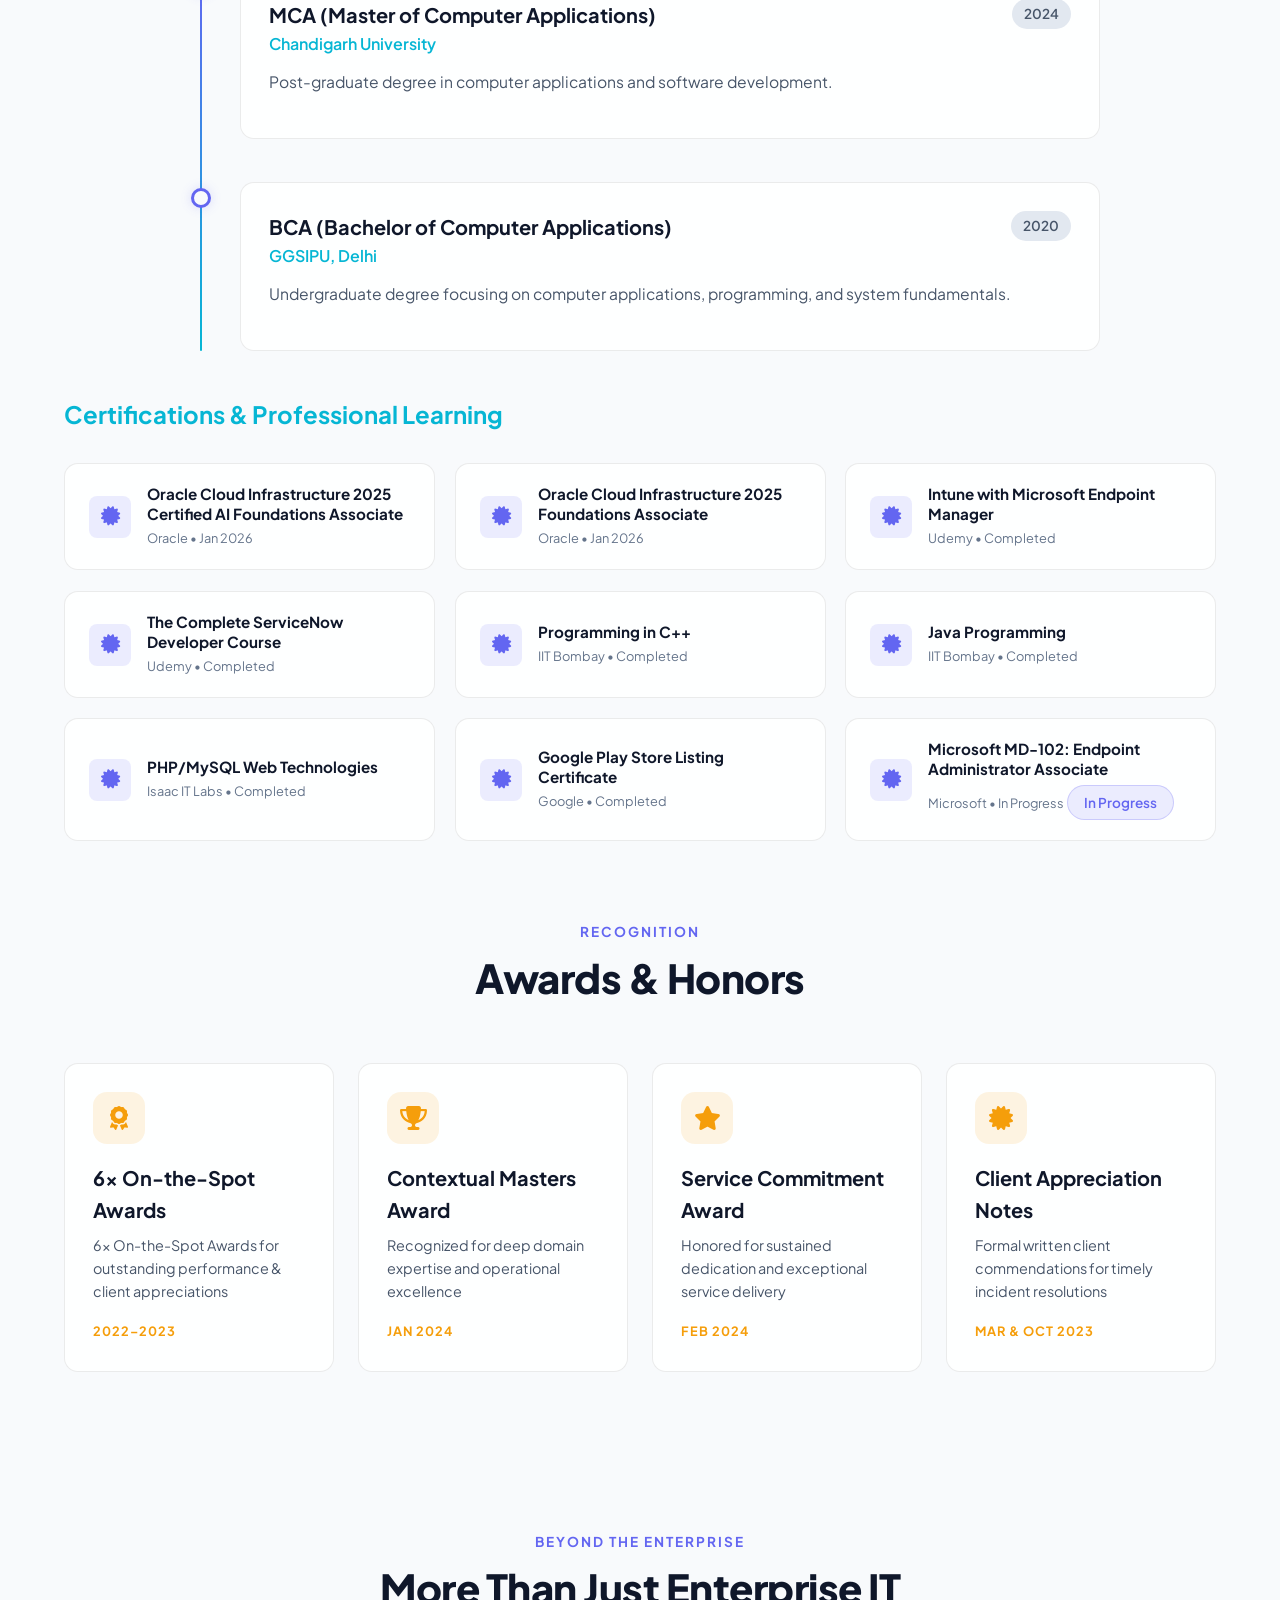
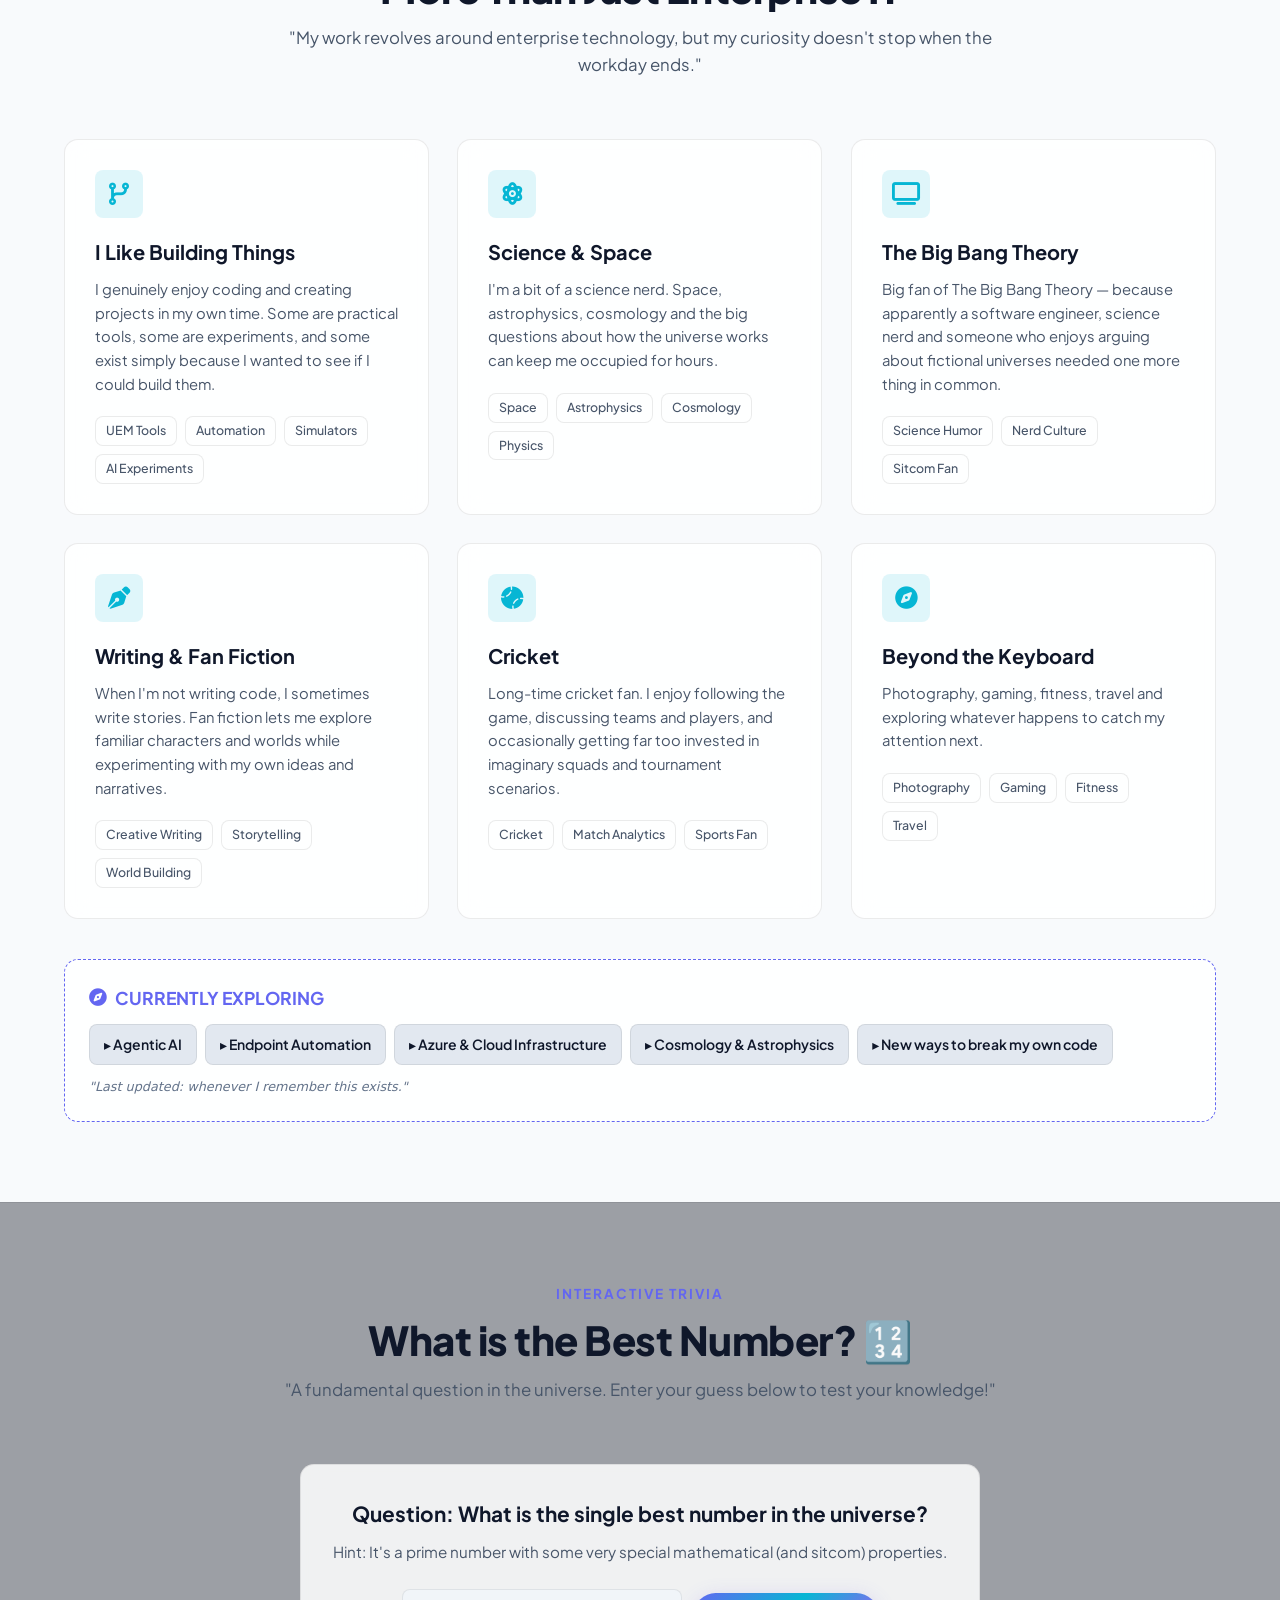
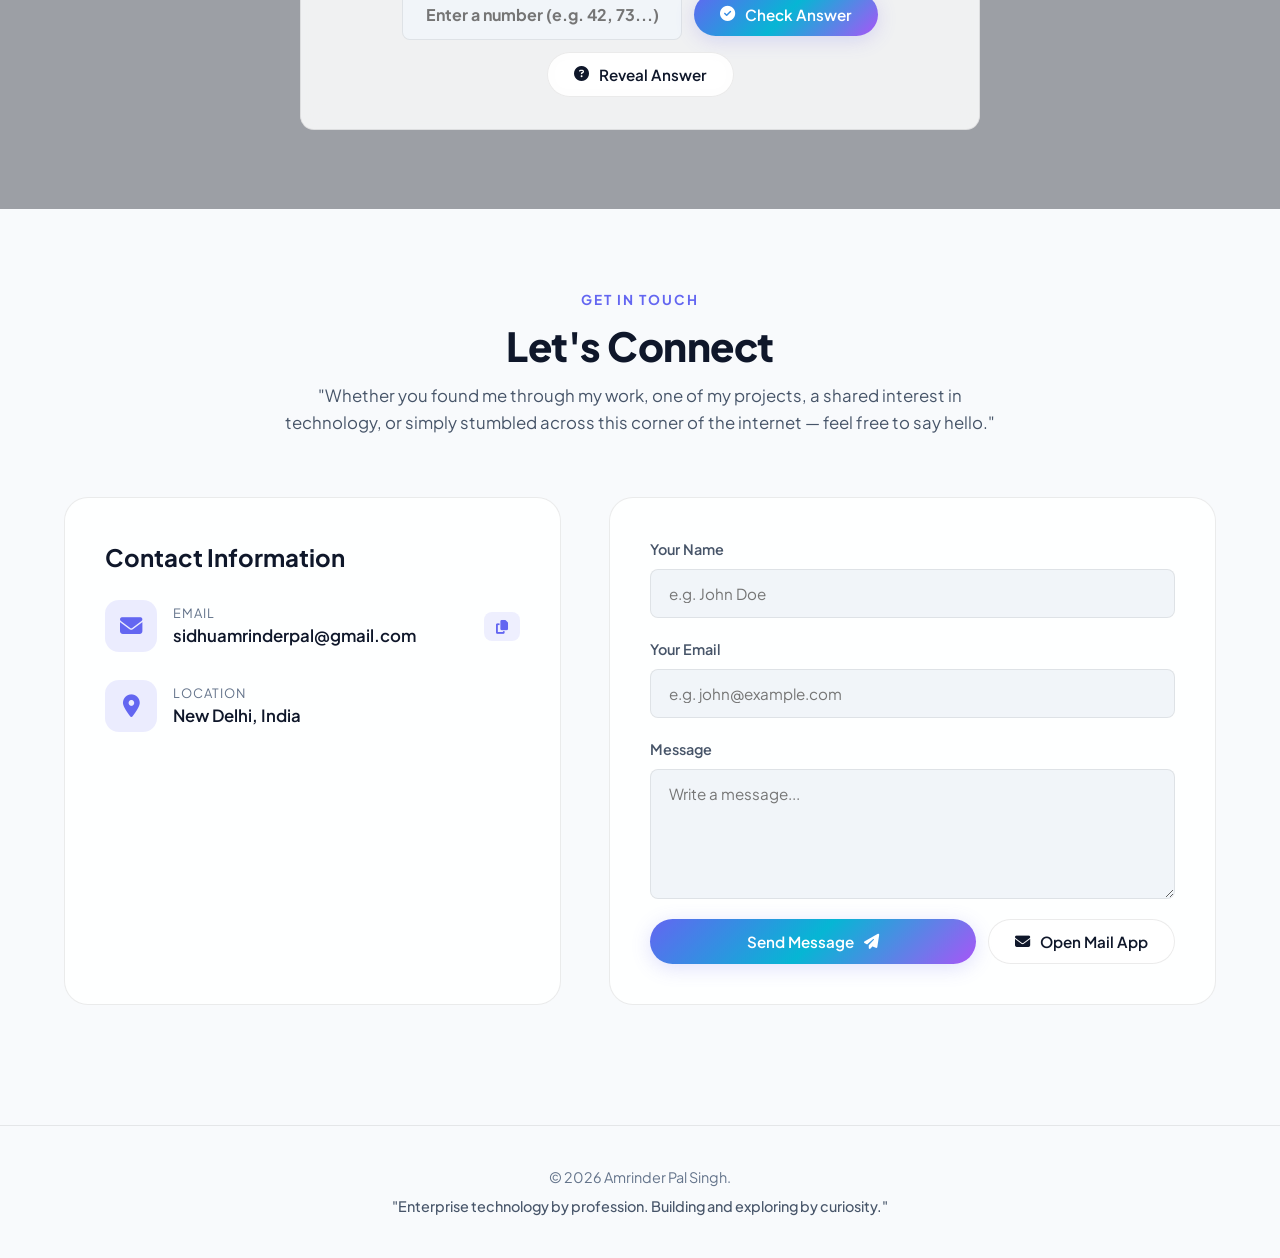
==== commit 592a119f: "version 2.0" ====
--- a/index.html
+++ b/index.html
@@ -417,6 +417,36 @@
       </div>
     </section>
 
+    <!-- 9B. INTERACTIVE TRIVIA QUIZ -->
+    <section class="beyond-section" id="quiz-section" style="background: rgba(18, 24, 36, 0.4); border-top: 1px solid var(--border-color);">
+      <div class="container">
+        <div class="section-header reveal-on-scroll reveal-fade-up">
+          <span class="section-subtitle">INTERACTIVE TRIVIA</span>
+          <h2 class="section-title">What is the Best Number? 🔢</h2>
+          <p>"A fundamental question in the universe. Enter your guess below to test your knowledge!"</p>
+        </div>
+
+        <div class="beyond-card reveal-on-scroll reveal-zoom-in" style="max-width: 680px; margin: 0 auto; text-align: center; padding: 32px;">
+          <h3 style="font-size: 1.3rem; font-weight: 700; margin-bottom: 10px;">Question: What is the single best number in the universe?</h3>
+          <p style="color: var(--text-secondary); font-size: 0.95rem; margin-bottom: 24px;">Hint: It's a prime number with some very special mathematical (and sitcom) properties.</p>
+          
+          <div style="display: flex; gap: 12px; justify-content: center; align-items: center; flex-wrap: wrap;">
+            <input type="text" id="quiz-number-input" placeholder="Enter a number (e.g. 42, 73...)" class="form-input" style="max-width: 280px; text-align: center; font-size: 1rem; font-weight: 700;" />
+            <button onclick="submitBestNumberQuiz()" class="btn btn-primary">
+              <i class="fas fa-check-circle"></i> Check Answer
+            </button>
+            <button onclick="revealBestNumberSurprise()" class="btn btn-secondary">
+              <i class="fas fa-question-circle"></i> Reveal Answer
+            </button>
+          </div>
+
+          <div id="quiz-result-container" style="margin-top: 24px; display: none;">
+            <!-- Rendered dynamically -->
+          </div>
+        </div>
+      </div>
+    </section>
+
     <!-- 10. CONTACT & SOCIAL HUB -->
     <section class="contact-section" id="contact">
       <div class="container">
@@ -442,13 +472,13 @@
               </button>
             </div>
 
-            <div class="contact-method" id="contact-phone-row">
+            <div class="contact-method" id="contact-phone-row" style="display: none;">
               <div class="contact-icon-box"><i class="fas fa-phone-alt"></i></div>
               <div class="contact-detail">
                 <label>Phone</label>
-                <span id="contact-phone-text">+91 88023-26828</span>
+                <span id="contact-phone-text"></span>
               </div>
-              <button class="copy-btn" onclick="copyToClipboard('+91 88023-26828', 'Phone')">
+              <button class="copy-btn" onclick="copyToClipboard('', 'Phone')">
                 <i class="fas fa-copy"></i>
               </button>
             </div>
@@ -550,6 +580,13 @@
       mobileMenuBtn.addEventListener('click', () => {
         navMenu.classList.toggle('active');
       });
+
+      // Auto-close mobile navigation drawer on link selection
+      navMenu.querySelectorAll('.nav-link').forEach(link => {
+        link.addEventListener('click', () => {
+          navMenu.classList.remove('active');
+        });
+      });
     }
   </script>
 </body>
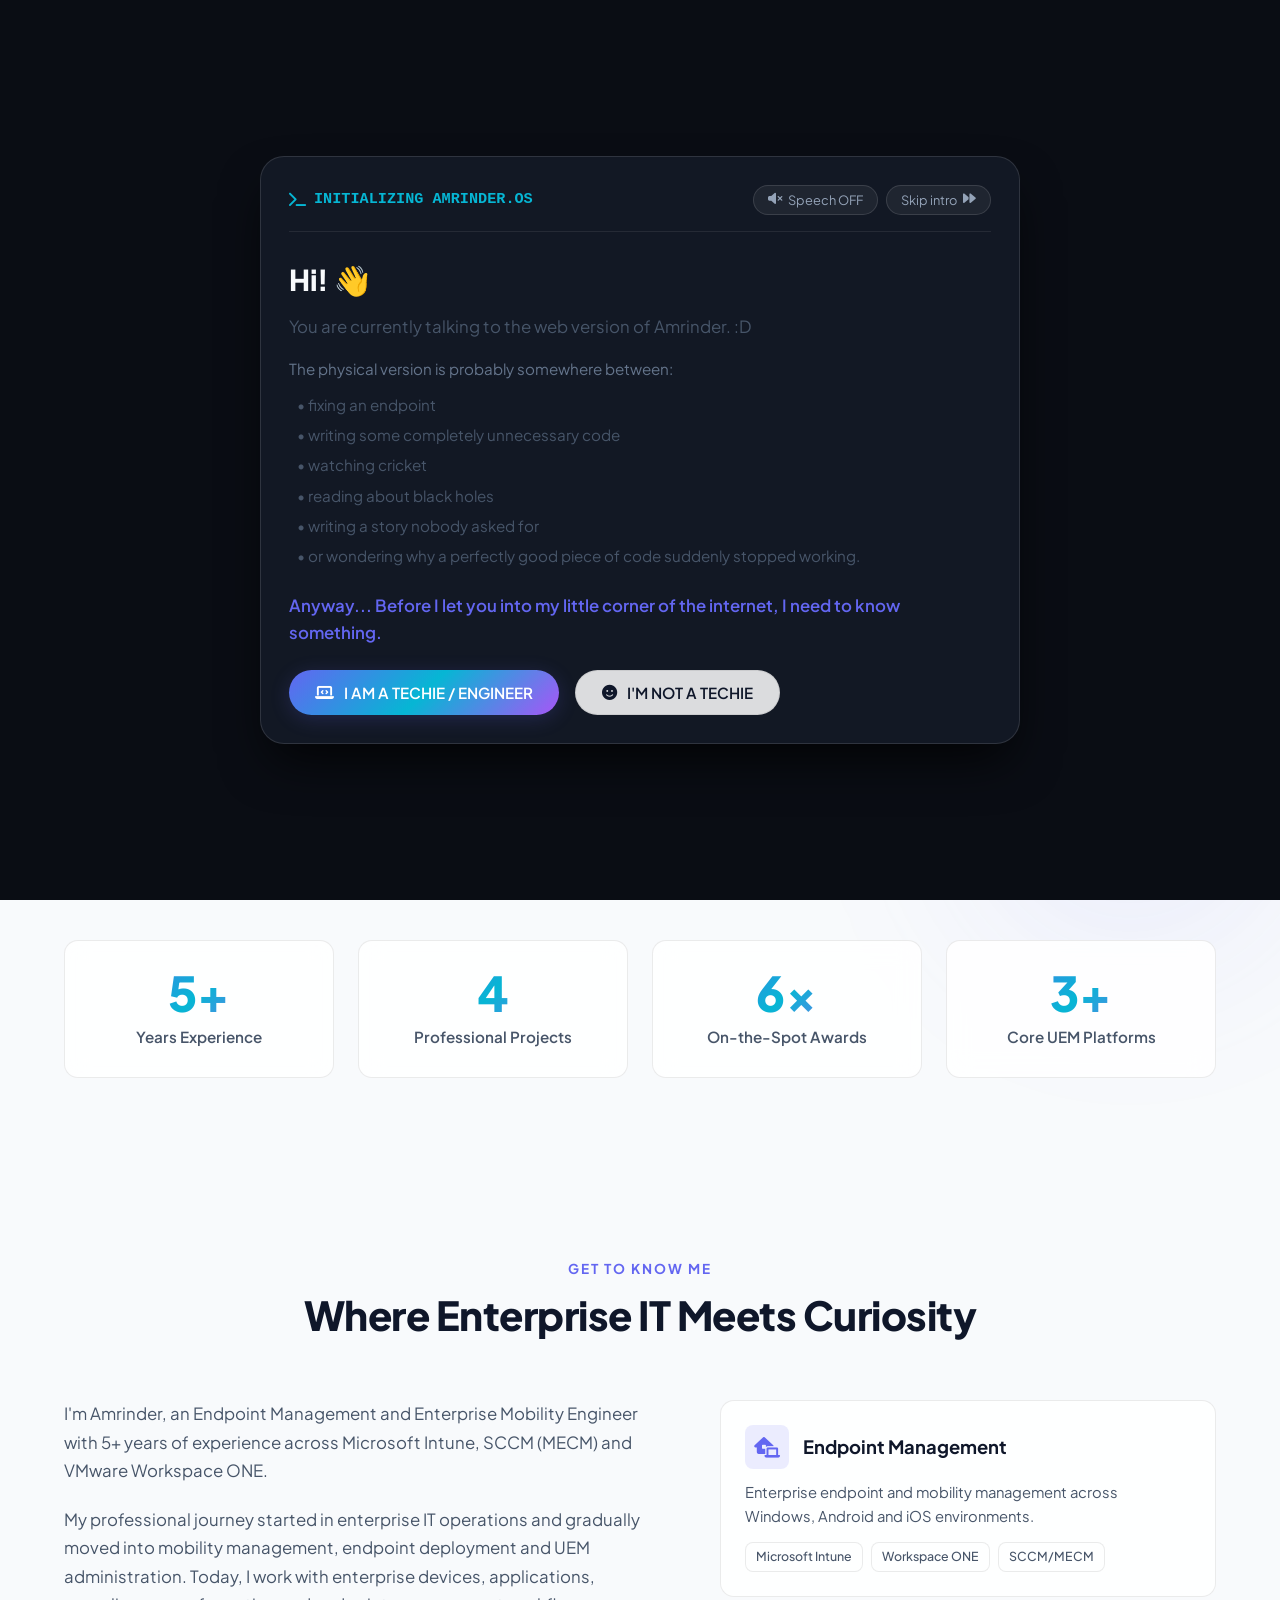
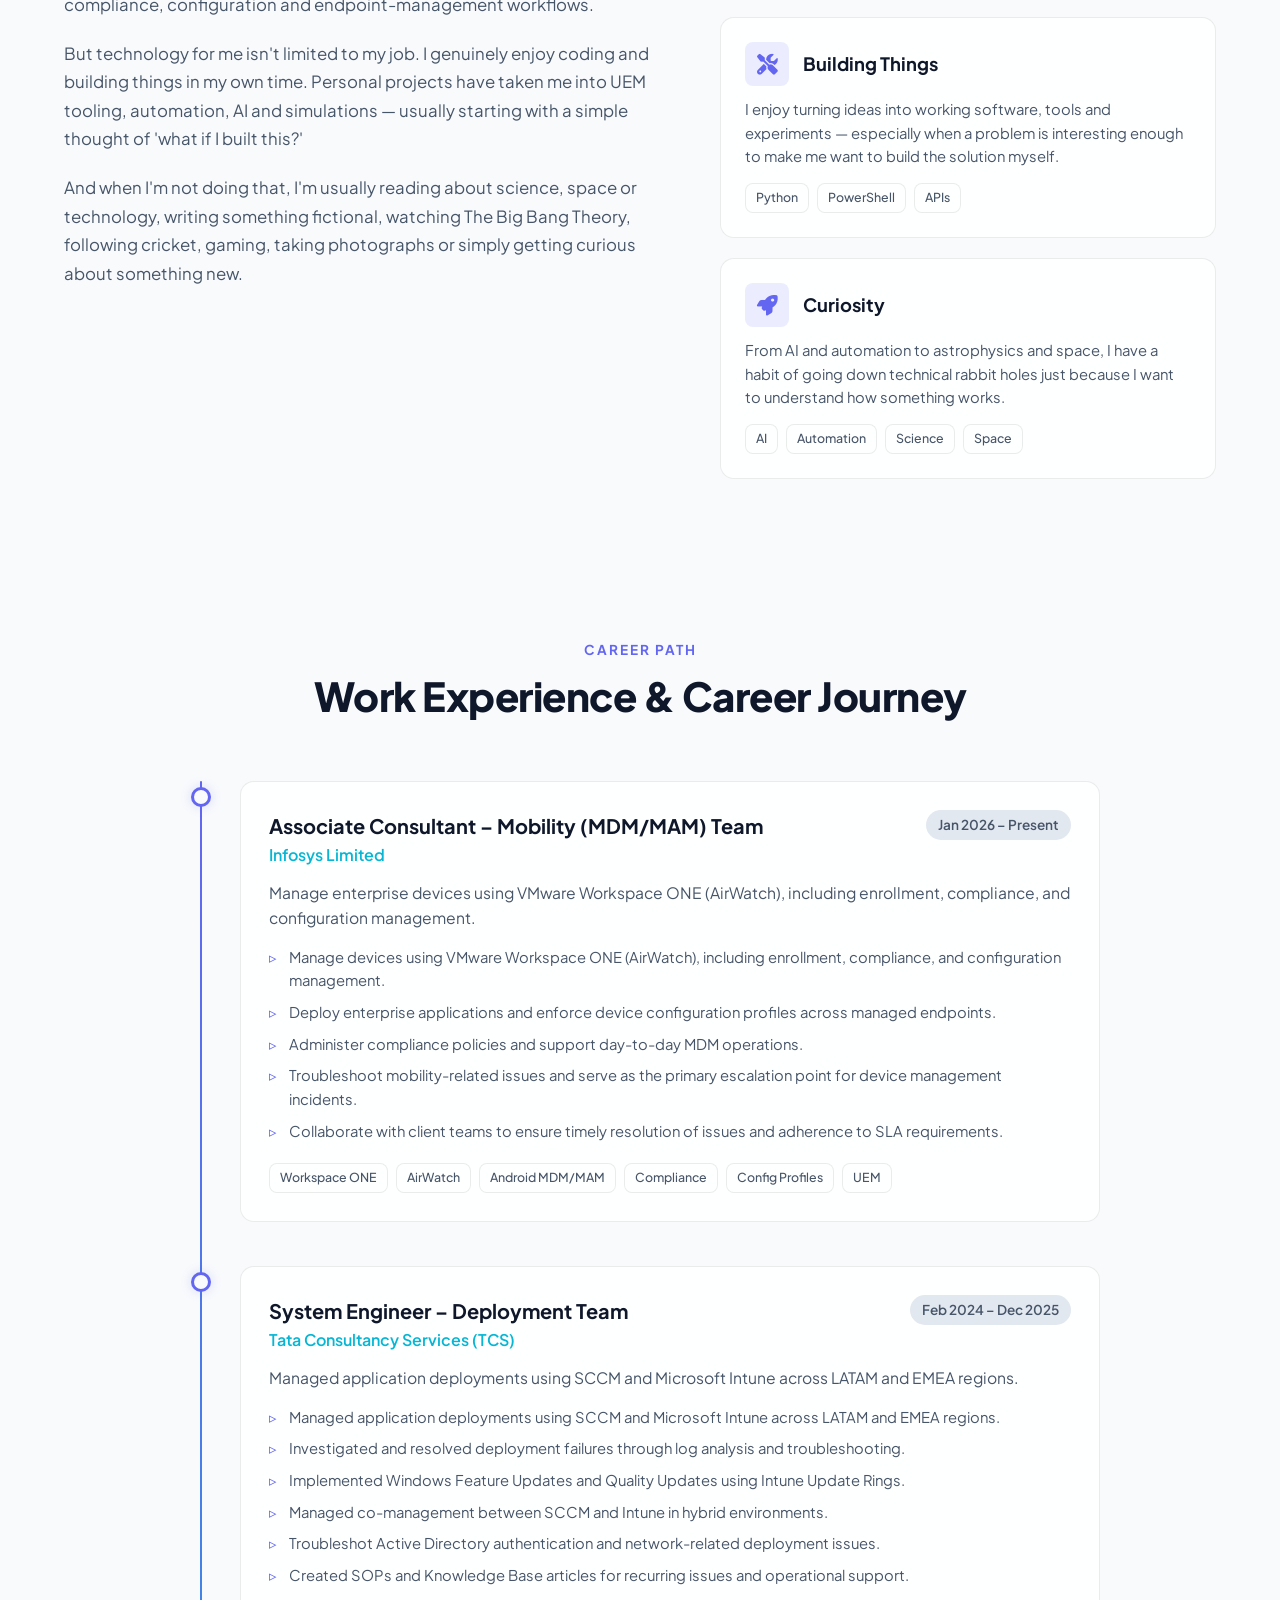
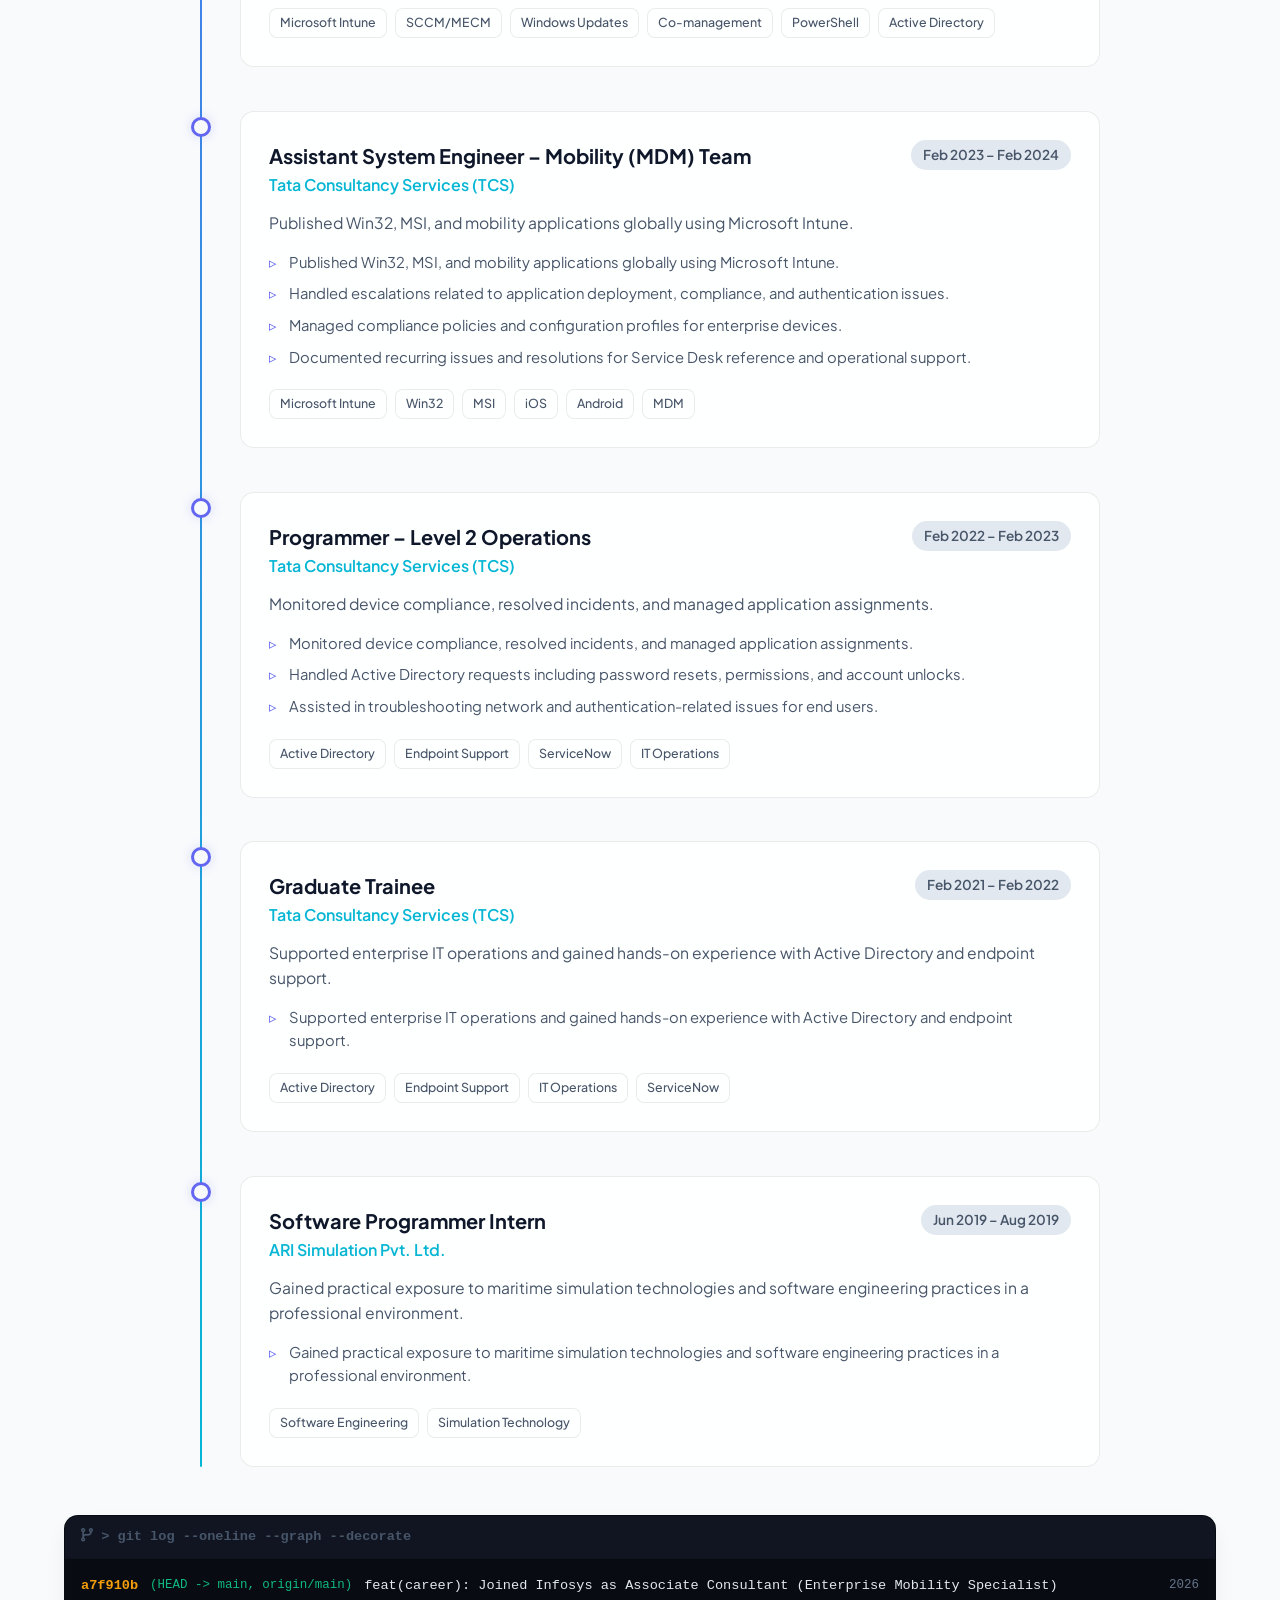
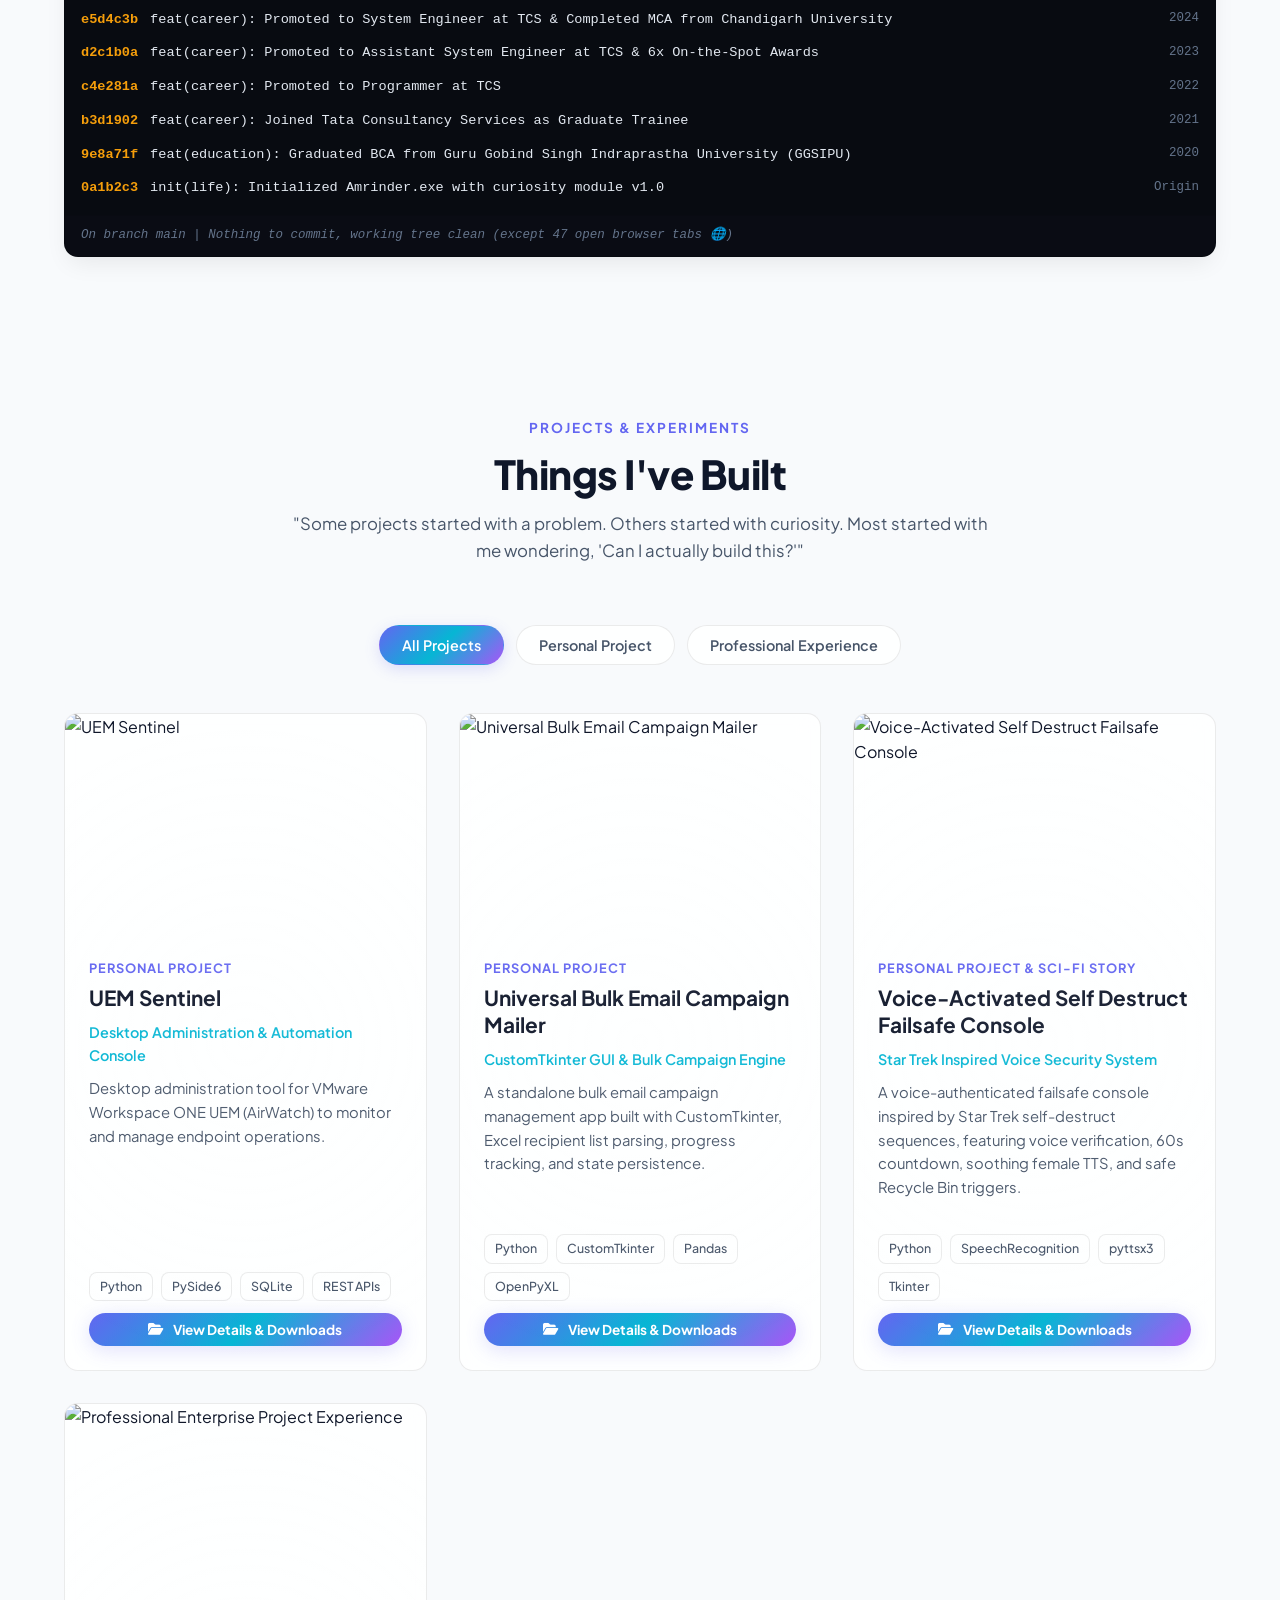
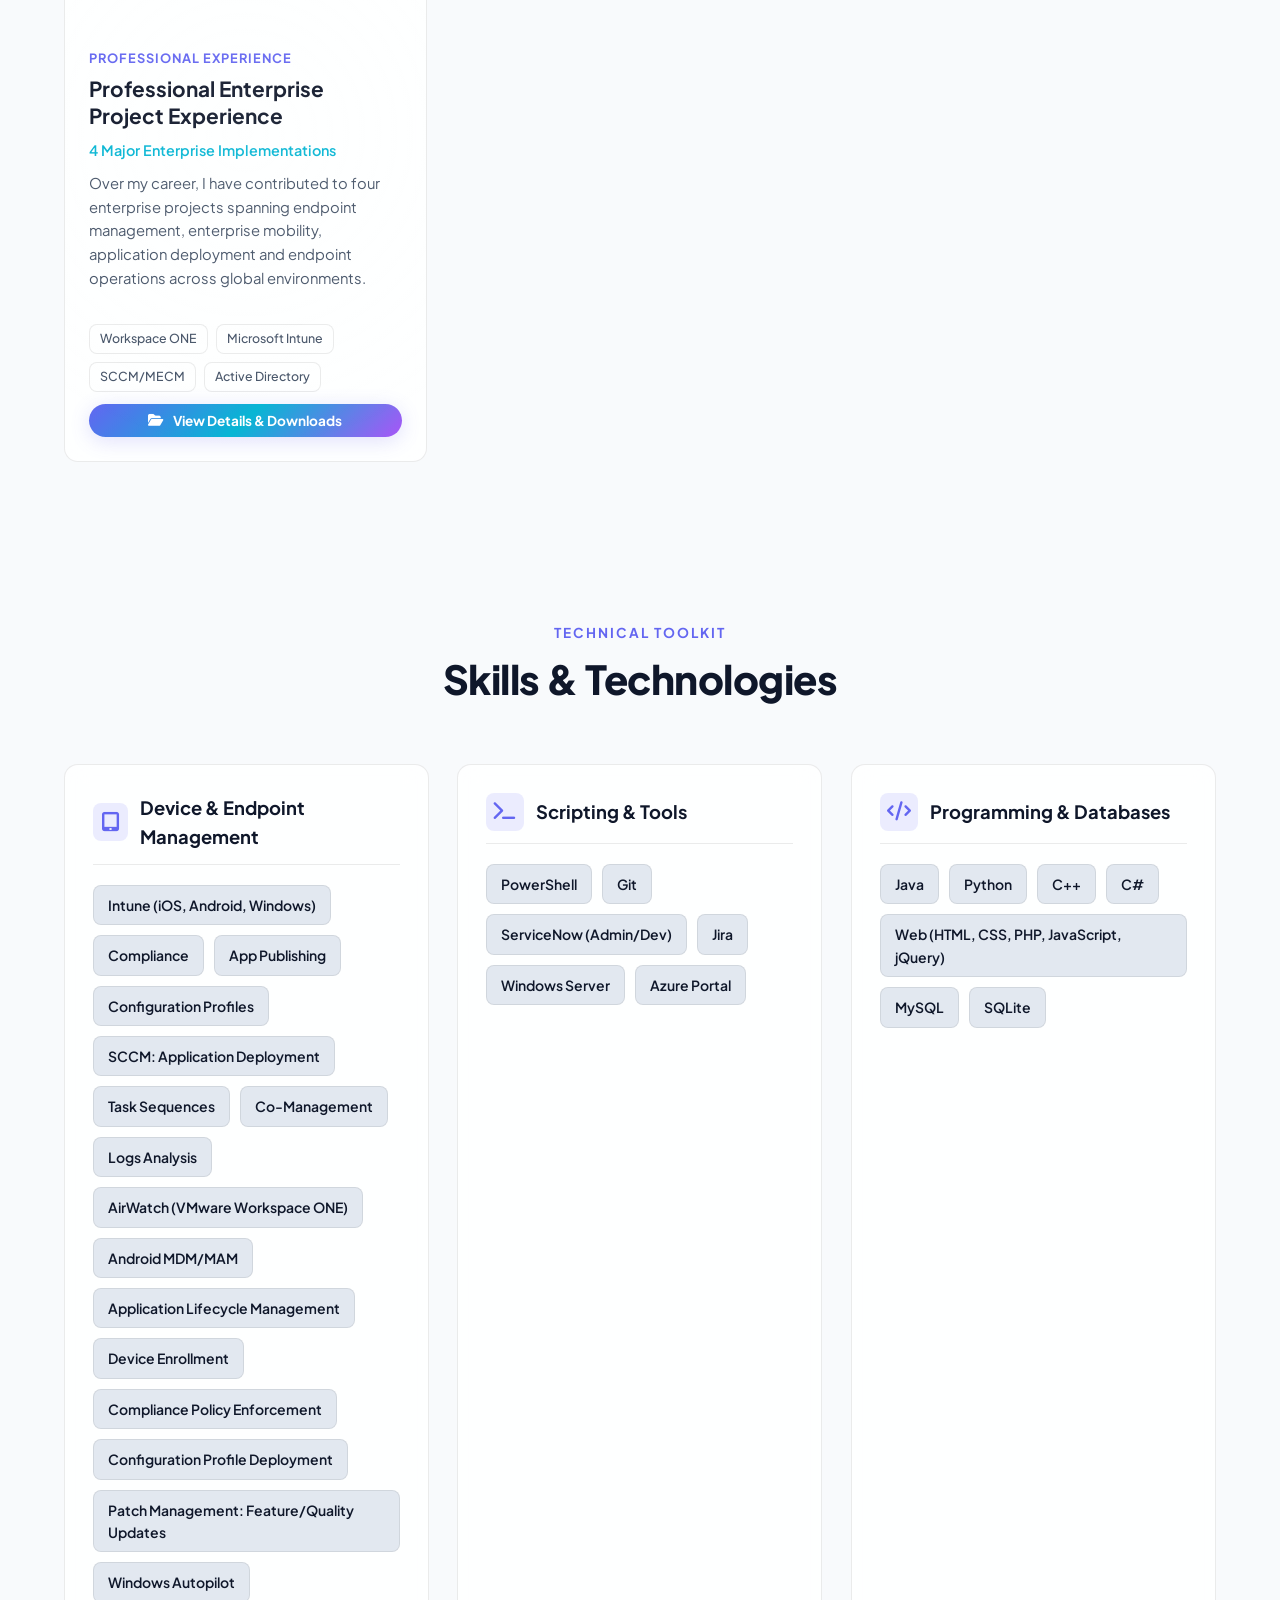
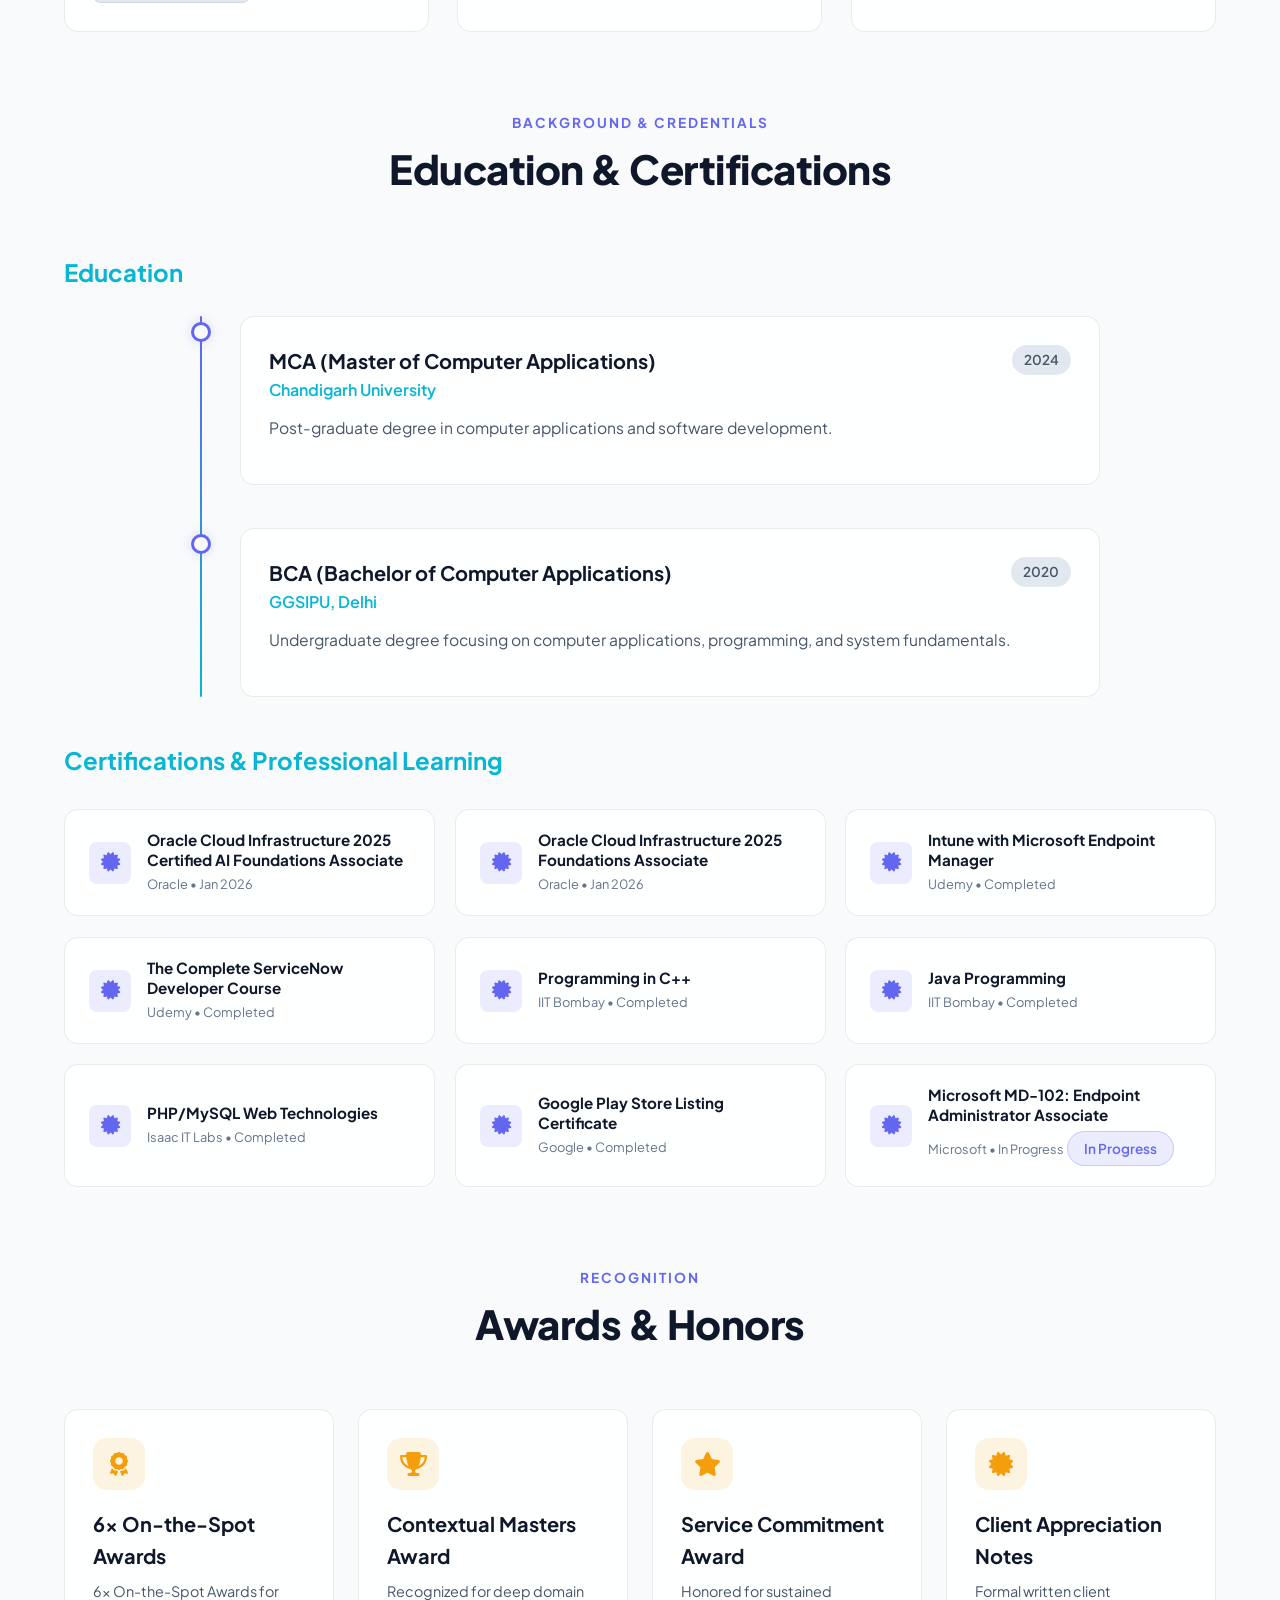
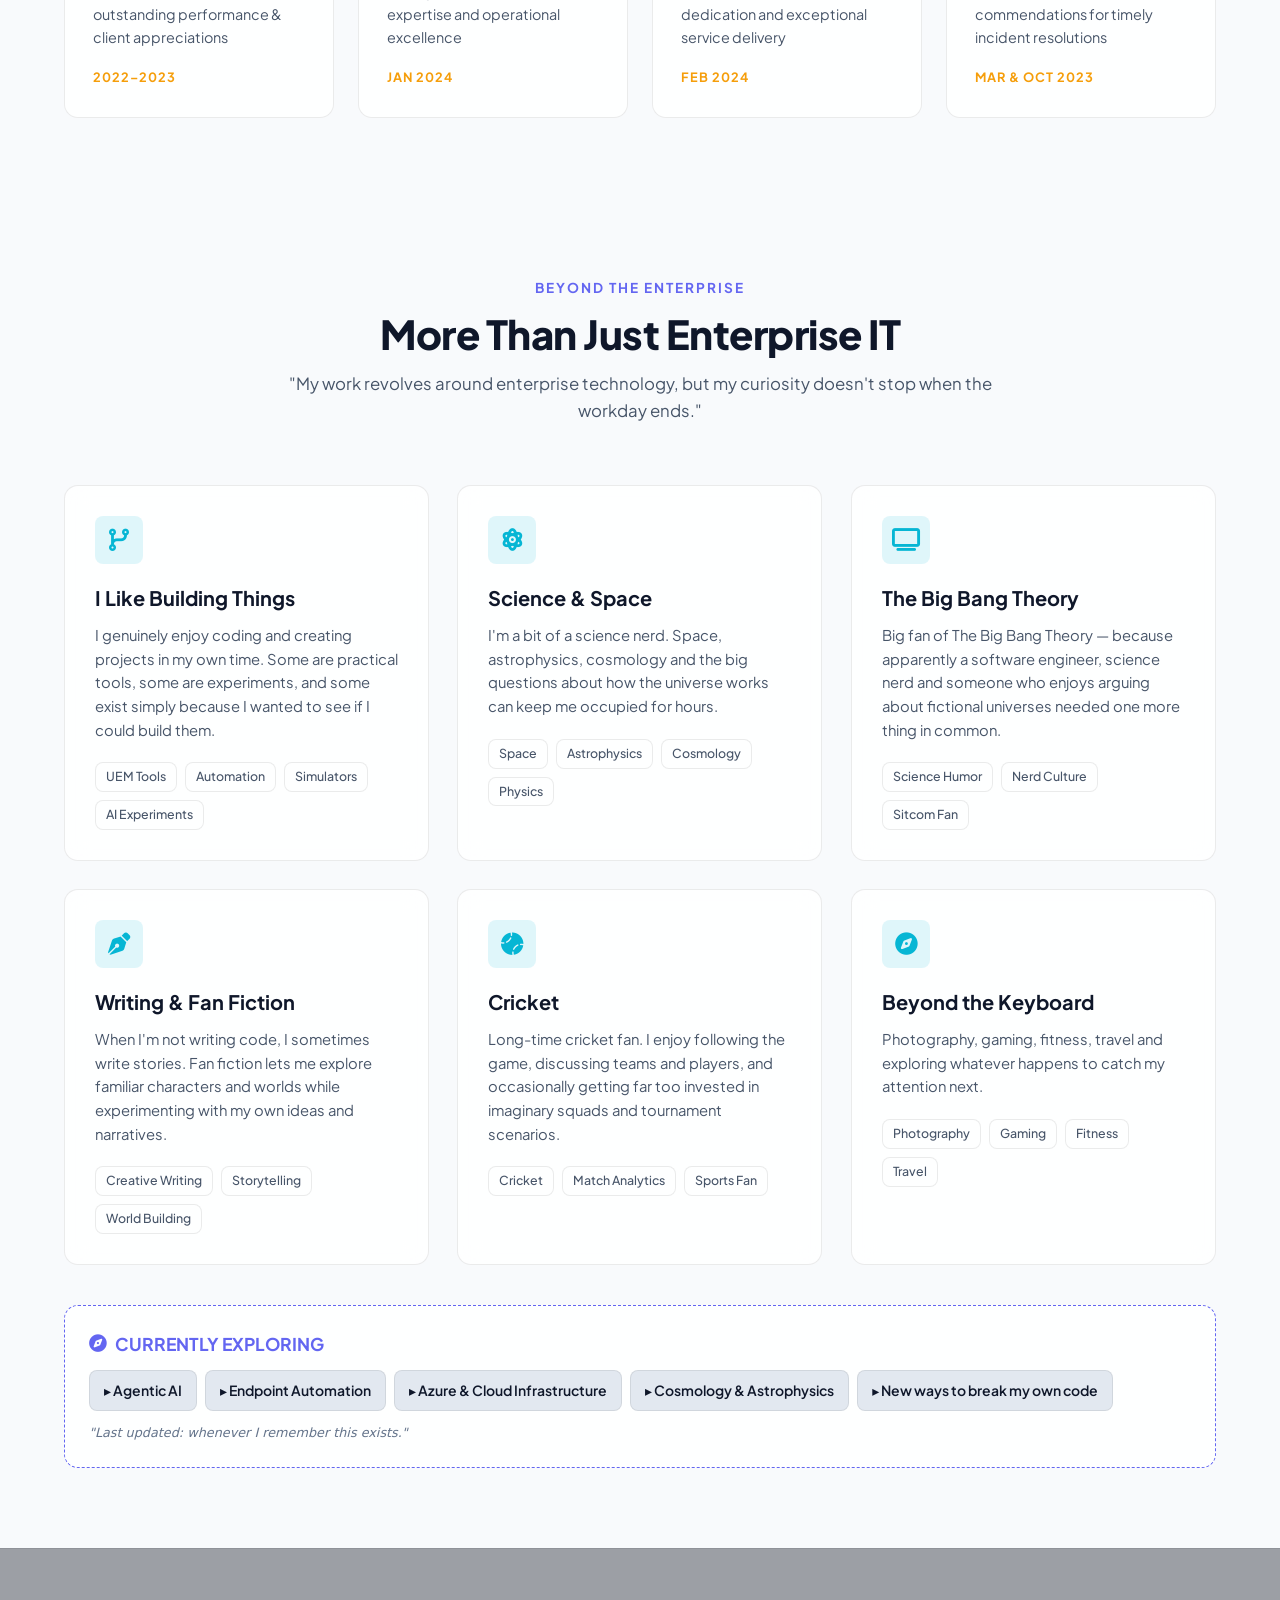
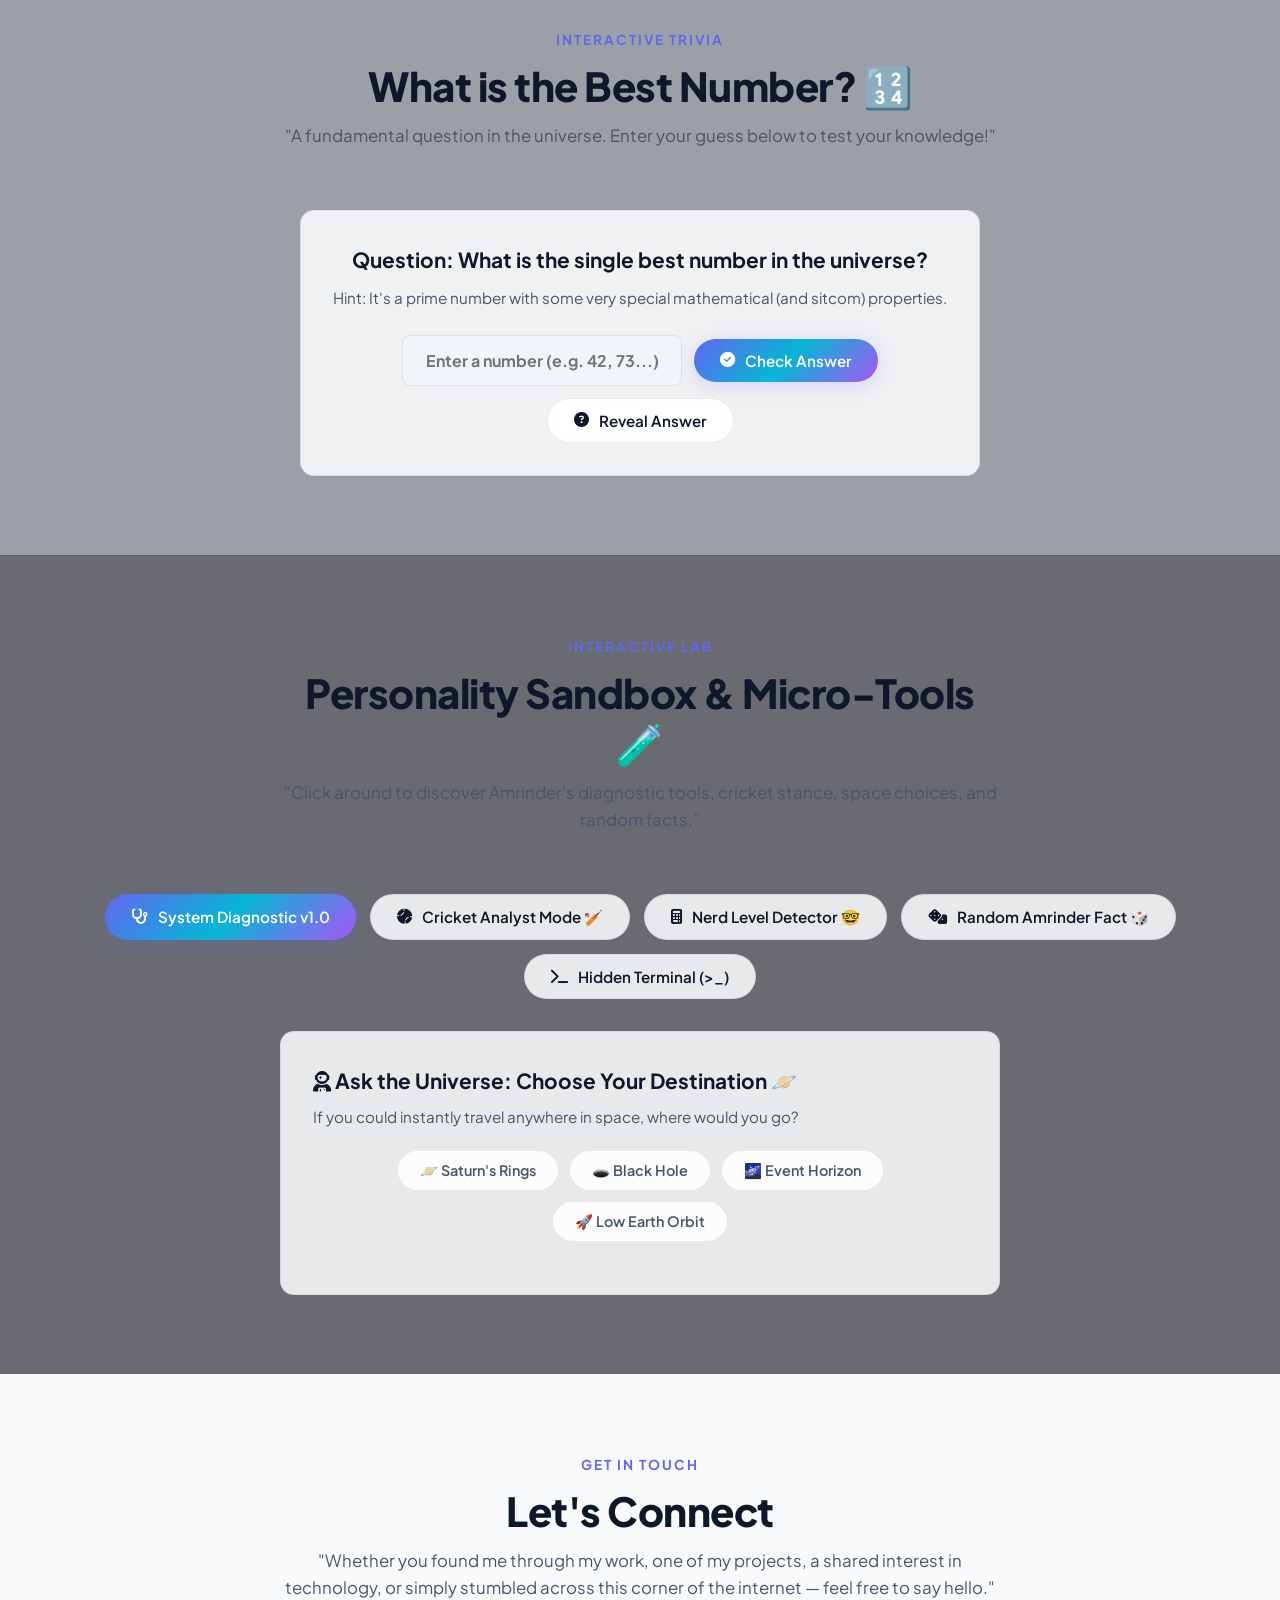
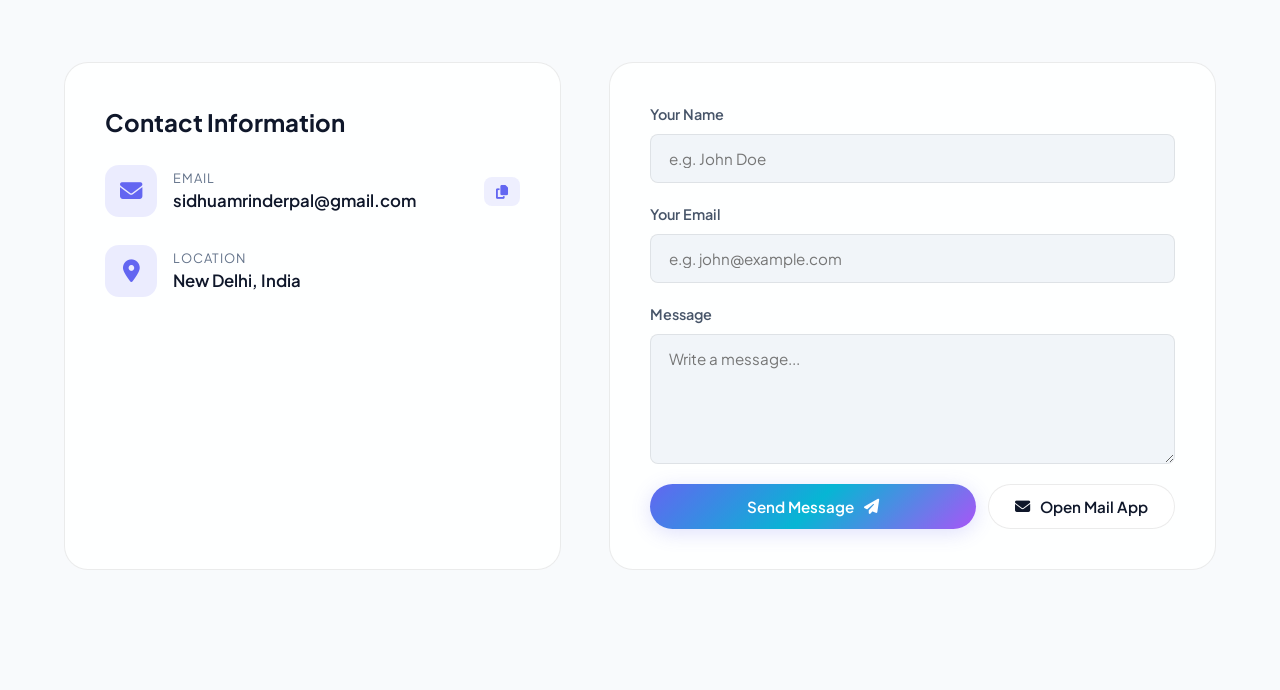
==== commit 35a8b34a: "Totally changed and exciting new features Version 3.0.0" ====
--- a/index.html
+++ b/index.html
@@ -20,7 +20,7 @@
   <link rel="stylesheet" href="https://cdnjs.cloudflare.com/ajax/libs/font-awesome/6.4.0/css/all.min.css" integrity="sha512-iecdLmaskl7CVkqkXNQ/ZH/XLlvWZOJyj7Yy7tcenmpD1ypASozpmT/E0iPtmFIB46ZmdtAc9eNBvH0H/ZpiBw==" crossorigin="anonymous" referrerpolicy="no-referrer" />
 
   <!-- Core Stylesheet -->
-  <link rel="stylesheet" href="css/styles.css" />
+  <link rel="stylesheet" href="css/styles.css?v=20260916_03" />
 </head>
 <body>
 
@@ -210,6 +210,12 @@
       </nav>
 
       <div class="nav-actions">
+        <button class="theme-toggle-btn" onclick="toggleTerminal()" title="Open Hidden Terminal (>_)">
+          <i class="fas fa-terminal text-accent"></i>
+        </button>
+        <button class="theme-toggle-btn" id="achievement-counter-btn" onclick="openAchievementsModal()" title="View Achievements">
+          <i class="fas fa-trophy text-accent"></i> <span>0/9</span>
+        </button>
         <button class="theme-toggle-btn tts-toggle-btn" id="tts-toggle-btn" title="Toggle Voice / Read Aloud">
           <i class="fas fa-volume-mute"></i>
         </button>
@@ -311,6 +317,56 @@
         <div class="timeline" id="timeline-container">
           <!-- Timeline items populated dynamically -->
         </div>
+
+        <!-- Git Log Developer Timeline -->
+        <div style="margin-top: 48px;" class="reveal-on-scroll reveal-fade-up">
+          <div class="git-log-box">
+            <div class="git-log-header">
+              <i class="fas fa-code-branch text-accent"></i> &gt; git log --oneline --graph --decorate
+            </div>
+            <div class="git-log-body">
+              <div class="git-commit-row">
+                <span class="commit-hash">a7f910b</span>
+                <span class="commit-badge head">(HEAD -&gt; main, origin/main)</span>
+                <span class="commit-msg">feat(career): Joined Infosys as Associate Consultant (Enterprise Mobility Specialist)</span>
+                <span class="commit-date">2026</span>
+              </div>
+              <div class="git-commit-row">
+                <span class="commit-hash">e5d4c3b</span>
+                <span class="commit-msg">feat(career): Promoted to System Engineer at TCS &amp; Completed MCA from Chandigarh University</span>
+                <span class="commit-date">2024</span>
+              </div>
+              <div class="git-commit-row">
+                <span class="commit-hash">d2c1b0a</span>
+                <span class="commit-msg">feat(career): Promoted to Assistant System Engineer at TCS &amp; 6x On-the-Spot Awards</span>
+                <span class="commit-date">2023</span>
+              </div>
+              <div class="git-commit-row">
+                <span class="commit-hash">c4e281a</span>
+                <span class="commit-msg">feat(career): Promoted to Programmer at TCS</span>
+                <span class="commit-date">2022</span>
+              </div>
+              <div class="git-commit-row">
+                <span class="commit-hash">b3d1902</span>
+                <span class="commit-msg">feat(career): Joined Tata Consultancy Services as Graduate Trainee</span>
+                <span class="commit-date">2021</span>
+              </div>
+              <div class="git-commit-row">
+                <span class="commit-hash">9e8a71f</span>
+                <span class="commit-msg">feat(education): Graduated BCA from Guru Gobind Singh Indraprastha University (GGSIPU)</span>
+                <span class="commit-date">2020</span>
+              </div>
+              <div class="git-commit-row">
+                <span class="commit-hash">0a1b2c3</span>
+                <span class="commit-msg">init(life): Initialized Amrinder.exe with curiosity module v1.0</span>
+                <span class="commit-date">Origin</span>
+              </div>
+            </div>
+            <div class="git-log-footer">
+              On branch main | Nothing to commit, working tree clean (except 47 open browser tabs 🌐)
+            </div>
+          </div>
+        </div>
       </div>
     </section>
 
@@ -443,6 +499,53 @@
           <div id="quiz-result-container" style="margin-top: 24px; display: none;">
             <!-- Rendered dynamically -->
           </div>
+        </div>
+      </div>
+    </section>
+
+    <!-- 9C. INTERACTIVE PERSONALITY SANDBOX & TOOLS -->
+    <section class="beyond-section" style="background: rgba(10, 13, 20, 0.6); border-top: 1px solid var(--border-color);">
+      <div class="container">
+        <div class="section-header reveal-on-scroll reveal-fade-up">
+          <span class="section-subtitle">INTERACTIVE LAB</span>
+          <h2 class="section-title">Personality Sandbox & Micro-Tools 🧪</h2>
+          <p>"Click around to discover Amrinder's diagnostic tools, cricket stance, space choices, and random facts."</p>
+        </div>
+
+        <div class="sandbox-buttons-grid" style="display: flex; gap: 14px; flex-wrap: wrap; justify-content: center; margin-bottom: 32px; position: relative; z-index: 10;">
+          <button id="btn-diagnostic-trigger" class="btn btn-primary" onclick="openDiagnosticModal()">
+            <i class="fas fa-stethoscope"></i> System Diagnostic v1.0
+          </button>
+          <button id="btn-cricket-trigger" class="btn btn-secondary" onclick="openCricketModal()">
+            <i class="fas fa-baseball-ball"></i> Cricket Analyst Mode 🏏
+          </button>
+          <button id="btn-nerd-trigger" class="btn btn-secondary" onclick="openNerdDetectorModal()">
+            <i class="fas fa-calculator"></i> Nerd Level Detector 🤓
+          </button>
+          <button id="btn-fact-trigger" class="btn btn-secondary" onclick="showRandomFact()">
+            <i class="fas fa-dice"></i> Random Amrinder Fact 🎲
+          </button>
+          <button id="btn-terminal-trigger" class="btn btn-secondary" onclick="toggleTerminal()">
+            <i class="fas fa-terminal"></i> Hidden Terminal (&gt;_)
+          </button>
+        </div>
+
+        <div id="sandbox-output-display" class="sandbox-output-display" style="max-width: 720px; margin: 0 auto 32px auto; display: none;"></div>
+        <div id="random-fact-display" style="display: none;"></div>
+
+        <!-- Space Trivia Interactive Card -->
+        <div class="beyond-card reveal-on-scroll reveal-zoom-in" style="max-width: 720px; margin: 0 auto; padding: 32px;">
+          <h3 style="font-size: 1.3rem; font-weight: 700; margin-bottom: 8px;"><i class="fas fa-user-astronaut text-accent"></i> Ask the Universe: Choose Your Destination 🪐</h3>
+          <p style="color: var(--text-secondary); font-size: 0.95rem; margin-bottom: 20px;">If you could instantly travel anywhere in space, where would you go?</p>
+          
+          <div style="display: flex; gap: 10px; flex-wrap: wrap; justify-content: center; margin-bottom: 20px;">
+            <button class="filter-btn" onclick="selectSpaceChoice('saturn')">🪐 Saturn's Rings</button>
+            <button class="filter-btn" onclick="selectSpaceChoice('blackhole')">🕳️ Black Hole</button>
+            <button class="filter-btn" onclick="selectSpaceChoice('eventhorizon')">🌌 Event Horizon</button>
+            <button class="filter-btn" onclick="selectSpaceChoice('safe')">🚀 Low Earth Orbit</button>
+          </div>
+
+          <div id="space-trivia-response" style="display: none;"></div>
         </div>
       </div>
     </section>
@@ -546,8 +649,188 @@
           <!-- Populated dynamically -->
         </ul>
       </div>
+  </div>
+
+  <!-- Retro Terminal Overlay -->
+  <div class="retro-terminal-overlay" id="retro-terminal-overlay">
+    <div class="retro-term-window">
+      <div class="retro-term-header">
+        <div class="term-dots">
+          <span class="dot red" onclick="toggleTerminal()"></span>
+          <span class="dot yellow"></span>
+          <span class="dot green" onclick="toggleMatrixRain()"></span>
+        </div>
+        <div class="term-title">&gt;_ TERMINAL — amrinder@portfolio</div>
+        <button class="term-close-btn" onclick="toggleTerminal()"><i class="fas fa-times"></i></button>
+      </div>
+      <div class="retro-term-body" id="terminal-output-log">
+        <div class="term-line term-welcome">
+          Welcome to Amrinder's Interactive Command Console (v1.0)<br>
+          Type <span class="text-accent">'help'</span> to view available commands. Press <span class="text-accent">ESC</span> to exit.
+        </div>
+      </div>
+      <div class="retro-term-footer">
+        <span class="term-prompt">amrinder@portfolio:~$</span>
+        <input type="text" id="terminal-cmd-input" class="term-input" placeholder="Type a command (e.g. help, about, skills, cricket)..." spellcheck="false" autocomplete="off" />
+      </div>
     </div>
   </div>
+
+  <!-- Achievements Modal -->
+  <div class="modal-overlay" id="achievements-modal">
+    <div class="modal-container" style="max-width: 640px;">
+      <button class="modal-close-btn" onclick="closeAchievementsModal()" aria-label="Close modal">
+        <i class="fas fa-times"></i>
+      </button>
+      <div class="modal-body" style="padding-top: 10px;">
+        <h3 style="font-size: 1.6rem; font-weight: 800; margin-bottom: 6px;"><i class="fas fa-trophy text-accent"></i> Portfolio Achievements</h3>
+        <p style="color: var(--text-secondary); font-size: 0.95rem; margin-bottom: 20px;">Discover hidden easter eggs and complete all 9 challenges!</p>
+        
+        <div class="achievements-list-grid" id="achievements-list-grid">
+          <!-- Rendered dynamically -->
+        </div>
+      </div>
+    </div>
+  </div>
+
+  <!-- Grand Trophy Modal (100% Completion Award) -->
+  <div class="modal-overlay" id="grand-trophy-modal">
+    <canvas id="confetti-canvas" style="position: absolute; top: 0; left: 0; width: 100%; height: 100%; pointer-events: none; z-index: 1;"></canvas>
+    <div class="modal-container" style="max-width: 580px; text-align: center; position: relative; z-index: 2; padding: 40px 30px;">
+      <div style="font-size: 4rem; margin-bottom: 12px; animation: pulseGlow 2s infinite;">🏆</div>
+      <h2 style="font-size: 1.8rem; font-weight: 800; color: #f59e0b; margin-bottom: 8px;">YOU HAVE TOO MUCH FREE TIME!</h2>
+      <p style="font-size: 1.05rem; color: var(--text-primary); font-weight: 600; margin-bottom: 16px;">
+        100% Completion Unlocked! (9/9 Achievements)
+      </p>
+      <p style="font-size: 0.95rem; color: var(--text-secondary); line-height: 1.6; margin-bottom: 24px;">
+        Congratulations! You have officially explored every corner, diagnostic tool, terminal command, and cricket monologue on this portfolio.<br><br>
+        Amrinder Pal Singh awards you the <strong>Master Explorer Badge</strong>. 🎖️
+      </p>
+      <button class="btn btn-primary" onclick="closeGrandTrophyModal()">
+        Accept Trophy &amp; Continue <i class="fas fa-check-circle"></i>
+      </button>
+    </div>
+  </div>
+
+  <!-- Amrinder Diagnostic Tool Modal -->
+  <div class="modal-overlay" id="diagnostic-modal">
+    <div class="modal-container" style="max-width: 680px; background: #080b11;">
+      <button class="modal-close-btn" onclick="closeDiagnosticModal()"><i class="fas fa-times"></i></button>
+      <div class="modal-body">
+        <h3 style="font-size: 1.5rem; font-weight: 800; margin-bottom: 6px;"><i class="fas fa-stethoscope text-accent"></i> Amrinder System Diagnostic v1.0</h3>
+        <p style="color: var(--text-secondary); font-size: 0.9rem; margin-bottom: 16px;">Running hardware, memory, sleep, caffeine &amp; curiosity core integrity checks...</p>
+        
+        <div class="diag-console-window" id="diagnostic-console-log">
+          <!-- Logs printed here -->
+        </div>
+
+        <div id="diagnostic-report-result" style="display: none; margin-top: 20px;" class="reveal-zoom-in">
+          <div class="diag-report-card">
+            <h4>DIAGNOSIS COMPLETE:</h4>
+            <p style="font-size: 1.1rem; font-weight: 700; color: var(--accent-primary); margin: 8px 0;">
+              "You're looking at an engineer. There's nothing we can do. 😂"
+            </p>
+            <p style="font-size: 0.9rem; color: var(--text-secondary);">
+              Recommendation: Supply strong coffee ☕, dark mode theme 🌙, and zero meetings on Friday afternoon.
+            </p>
+          </div>
+        </div>
+
+        <div style="margin-top: 20px; display: flex; gap: 12px; justify-content: flex-end;">
+          <button id="diagnostic-start-btn" class="btn btn-secondary btn-sm" onclick="runDiagnosticScan()">
+            <i class="fas fa-redo"></i> Re-run Scan
+          </button>
+          <button class="btn btn-primary btn-sm" onclick="closeDiagnosticModal()">
+            Close Report
+          </button>
+        </div>
+      </div>
+    </div>
+  </div>
+
+  <!-- Cricket Analyst Mode Modal -->
+  <div class="modal-overlay" id="cricket-modal">
+    <div class="modal-container" style="max-width: 620px;">
+      <button class="modal-close-btn" onclick="closeCricketModal()"><i class="fas fa-times"></i></button>
+      <div class="modal-body" style="text-align: center;">
+        <div style="font-size: 2.5rem; margin-bottom: 8px;">🏏</div>
+        <h3 style="font-size: 1.6rem; font-weight: 800; margin-bottom: 8px;">Cricket Analyst Mode</h3>
+        <div class="badge" style="background: rgba(16, 185, 129, 0.15); border: 1px solid rgba(16, 185, 129, 0.3); color: #10b981; margin-bottom: 20px;">
+          Opinion strength: HIGH | Argument mode: DISABLED
+        </div>
+
+        <h4 style="font-size: 1rem; color: var(--text-secondary); margin-bottom: 16px;">Format Hierarchy Matrix:</h4>
+        
+        <div class="cricket-format-bars" style="text-align: left; margin-bottom: 24px;">
+          <div class="cricket-bar-item" style="margin-bottom: 12px;">
+            <div style="display: flex; justify-content: space-between; font-size: 0.9rem; margin-bottom: 4px; font-weight: 600;">
+              <span>Test Cricket (The Supreme Format)</span>
+              <span class="text-accent">100%</span>
+            </div>
+            <div class="progress-bg"><div class="progress-fill" style="width: 100%; background: var(--accent-primary);"></div></div>
+          </div>
+
+          <div class="cricket-bar-item" style="margin-bottom: 12px;">
+            <div style="display: flex; justify-content: space-between; font-size: 0.9rem; margin-bottom: 4px; font-weight: 600;">
+              <span>One Day Internationals (ODI)</span>
+              <span style="color: #06b6d4;">75%</span>
+            </div>
+            <div class="progress-bg"><div class="progress-fill" style="width: 75%; background: #06b6d4;"></div></div>
+          </div>
+
+          <div class="cricket-bar-item">
+            <div style="display: flex; justify-content: space-between; font-size: 0.9rem; margin-bottom: 4px; font-weight: 600;">
+              <span>T20 (Fast &amp; Entertaining)</span>
+              <span style="color: #a855f7;">50%</span>
+            </div>
+            <div class="progress-bg"><div class="progress-fill" style="width: 50%; background: #a855f7;"></div></div>
+          </div>
+        </div>
+
+        <div style="display: flex; gap: 10px; justify-content: center; flex-wrap: wrap; margin-bottom: 20px;">
+          <span class="skill-chip"><i class="fas fa-crown text-accent"></i> MS Dhoni Composure</span>
+          <span class="skill-chip"><i class="fas fa-fire text-accent"></i> Virat Kohli Intensity</span>
+        </div>
+
+        <p style="font-size: 0.9rem; color: var(--text-muted); font-style: italic;">
+          "I come in peace. I just believe 5 days of red ball cricket tests character like nothing else."
+        </p>
+      </div>
+    </div>
+  </div>
+
+  <!-- Nerd Level Detector Modal -->
+  <div class="modal-overlay" id="nerd-detector-modal">
+    <div class="modal-container" style="max-width: 580px; text-align: center;">
+      <button class="modal-close-btn" onclick="closeNerdDetectorModal()"><i class="fas fa-times"></i></button>
+      <div class="modal-body">
+        <h3 style="font-size: 1.6rem; font-weight: 800; margin-bottom: 8px;">🤓 Nerd Level Detector</h3>
+        <p style="color: var(--text-secondary); font-size: 0.95rem; margin-bottom: 24px;">Analyzing your visitor telemetry and behavioral pattern...</p>
+
+        <div class="nerd-meter-wrapper" style="margin-bottom: 24px;">
+          <div id="nerd-meter-val" style="font-size: 3rem; font-weight: 800; color: var(--accent-primary);">0%</div>
+          <div class="progress-bg" style="height: 12px; border-radius: 6px; margin-top: 8px;">
+            <div id="nerd-meter-fill" class="progress-fill" style="width: 0%; height: 100%; border-radius: 6px; background: linear-gradient(90deg, #6366f1, #a855f7);"></div>
+          </div>
+        </div>
+
+        <div id="nerd-result-box" style="display: none;" class="reveal-zoom-in">
+          <div class="badge" style="background: rgba(168, 85, 247, 0.2); color: #a855f7; border: 1px solid rgba(168, 85, 247, 0.4); font-size: 1rem; padding: 6px 16px; margin-bottom: 12px;">
+            CLASSIFICATION: SMARTY NERD™
+          </div>
+          <p style="font-size: 1.05rem; color: var(--text-primary); font-weight: 600;">
+            "Leonard-level acceptable. 😎"
+          </p>
+          <p style="font-size: 0.9rem; color: var(--text-secondary); margin-top: 6px;">
+            (Not quite Sheldon Cooper level, but definitely above Howard's MIT diploma!)
+          </p>
+        </div>
+      </div>
+    </div>
+  </div>
+
+  <!-- Secret Matrix Canvas -->
+  <canvas id="matrix-canvas" style="position: fixed; top: 0; left: 0; width: 100vw; height: 100vh; pointer-events: none; z-index: 99998; display: none;"></canvas>
 
   <!-- Footer -->
   <footer class="footer">
@@ -558,10 +841,11 @@
   </footer>
 
   <!-- Application Scripts -->
-  <script src="js/data.js"></script>
-  <script src="js/animations.js"></script>
-  <script src="js/app.js"></script>
-  <script src="js/interactive.js"></script>
+  <script src="js/data.js?v=20260916_03"></script>
+  <script src="js/animations.js?v=20260916_03"></script>
+  <script src="js/app.js?v=20260916_03"></script>
+  <script src="js/interactive.js?v=20260916_03"></script>
+  <script src="js/easter_eggs.js?v=20260916_03"></script>
 
   <!-- Navbar Scrolled Handler & Mobile Toggle -->
   <script>
@@ -588,6 +872,12 @@
         });
       });
     }
+
+    // Auto action launcher from query params (e.g. 404 page link)
+    const urlParams = new URLSearchParams(window.location.search);
+    if (urlParams.get('action') === 'diagnostic') {
+      setTimeout(() => openDiagnosticModal(), 800);
+    }
   </script>
 </body>
 </html>
--- a/css/styles.css
+++ b/css/styles.css
@@ -163,48 +163,11 @@
 }
 
 /* --------------------------------------------------------------------------
-   4. CUSTOM CURSOR
+   4. CUSTOM CURSOR (DISABLED FOR NATIVE MOUSE SPEED & ACCURACY)
    -------------------------------------------------------------------------- */
-.custom-cursor {
-  position: fixed;
-  width: 8px;
-  height: 8px;
-  background: var(--accent-primary);
-  border-radius: 50%;
-  pointer-events: none;
-  z-index: 9999;
-  transform: translate(-50%, -50%);
-  transition: width 0.2s, height 0.2s, background-color 0.2s;
-}
-
-.cursor-follower {
-  position: fixed;
-  width: 36px;
-  height: 36px;
-  border: 1.5px solid var(--accent-primary);
-  border-radius: 50%;
-  pointer-events: none;
-  z-index: 9998;
-  transform: translate(-50%, -50%);
-  transition: transform 0.15s ease-out, width 0.2s, height 0.2s, border-color 0.2s, opacity 0.2s;
-  opacity: 0.6;
-}
-
-body.cursor-hover .custom-cursor {
-  width: 16px;
-  height: 16px;
-  background: var(--accent-secondary);
-}
-
-body.cursor-hover .cursor-follower {
-  width: 54px;
-  height: 54px;
-  border-color: var(--accent-secondary);
-  opacity: 0.3;
-}
-
-@media (max-width: 992px) {
-  .custom-cursor, .cursor-follower { display: none !important; }
+.custom-cursor, .cursor-follower {
+  display: none !important;
+  pointer-events: none !important;
 }
 
 /* --------------------------------------------------------------------------
@@ -900,6 +863,8 @@
   position: relative;
   display: flex;
   flex-direction: column;
+  opacity: 1 !important;
+  visibility: visible !important;
 }
 
 .project-card:hover {
@@ -1556,21 +1521,24 @@
 .modal-overlay {
   position: fixed;
   inset: 0;
-  background: rgba(10, 13, 20, 0.85);
-  backdrop-filter: blur(16px);
+  background: rgba(8, 11, 18, 0.95);
   z-index: 9000;
-  display: flex;
+  display: none;
   align-items: center;
   justify-content: center;
   padding: 24px;
   opacity: 0;
+  visibility: hidden;
   pointer-events: none;
   transition: opacity var(--transition-normal);
 }
 
 .modal-overlay.active {
-  opacity: 1;
-  pointer-events: auto;
+  display: flex !important;
+  opacity: 1 !important;
+  visibility: visible !important;
+  pointer-events: auto !important;
+  z-index: 100000 !important;
 }
 
 .modal-container {
@@ -1768,6 +1736,12 @@
 }
 
 @media (max-width: 768px) {
+  .reveal-on-scroll {
+    opacity: 1 !important;
+    transform: none !important;
+    transition: none !important;
+  }
+
   .interactive-gate-overlay {
     padding: 12px;
   }
@@ -1896,3 +1870,421 @@
     color: #000 !important;
   }
 }
+
+/* --------------------------------------------------------------------------
+   23. PHASE 2 EASTER EGGS, TERMINAL & ACHIEVEMENTS STYLES
+   -------------------------------------------------------------------------- */
+
+/* Retro Terminal Overlay */
+.retro-terminal-overlay {
+  position: fixed;
+  top: 0;
+  left: 0;
+  width: 100vw;
+  height: 100vh;
+  background: rgba(8, 11, 18, 0.96);
+  z-index: 10005;
+  display: none;
+  align-items: center;
+  justify-content: center;
+  padding: 20px;
+  opacity: 0;
+  visibility: hidden;
+  pointer-events: none;
+  transition: opacity var(--transition-normal), visibility var(--transition-normal);
+}
+
+.retro-terminal-overlay.active {
+  display: flex !important;
+  opacity: 1 !important;
+  visibility: visible !important;
+  pointer-events: auto !important;
+  z-index: 100000 !important;
+}
+
+.retro-term-window {
+  width: 100%;
+  max-width: 800px;
+  height: 500px;
+  max-height: 85vh;
+  background: #080b11;
+  border: 1px solid rgba(99, 102, 241, 0.4);
+  border-radius: var(--radius-md);
+  box-shadow: 0 20px 50px rgba(0, 0, 0, 0.8), 0 0 30px rgba(99, 102, 241, 0.2);
+  display: flex;
+  flex-direction: column;
+  overflow: hidden;
+}
+
+.retro-term-header {
+  padding: 12px 16px;
+  background: rgba(18, 24, 38, 0.9);
+  border-bottom: 1px solid var(--border-color);
+  display: flex;
+  align-items: center;
+  justify-content: space-between;
+}
+
+.term-dots {
+  display: flex;
+  gap: 8px;
+}
+
+.term-dots .dot {
+  width: 12px;
+  height: 12px;
+  border-radius: 50%;
+  cursor: pointer;
+}
+
+.term-dots .dot.red { background: #ef4444; }
+.term-dots .dot.yellow { background: #f59e0b; }
+.term-dots .dot.green { background: #10b981; }
+
+.term-title {
+  font-family: 'JetBrains Mono', monospace;
+  font-size: 0.85rem;
+  color: var(--text-secondary);
+  font-weight: 600;
+}
+
+.term-close-btn {
+  background: transparent;
+  border: none;
+  color: var(--text-muted);
+  cursor: pointer;
+  font-size: 1rem;
+}
+
+.term-close-btn:hover { color: var(--text-primary); }
+
+.retro-term-body {
+  flex: 1;
+  padding: 20px;
+  font-family: 'JetBrains Mono', monospace;
+  font-size: 0.9rem;
+  line-height: 1.6;
+  color: #cbd5e1;
+  overflow-y: auto;
+}
+
+.term-welcome {
+  color: var(--text-secondary);
+  margin-bottom: 16px;
+  padding-bottom: 12px;
+  border-bottom: 1px dashed var(--border-color);
+}
+
+.term-line {
+  margin-bottom: 8px;
+  word-break: break-word;
+}
+
+.term-cmd {
+  color: #6366f1;
+  font-weight: 700;
+}
+
+.term-res {
+  color: #cbd5e1;
+  white-space: pre-wrap;
+  margin-bottom: 14px;
+}
+
+.term-prompt {
+  color: #10b981;
+  font-weight: 700;
+  margin-right: 8px;
+}
+
+.retro-term-footer {
+  padding: 12px 16px;
+  background: rgba(10, 13, 20, 0.95);
+  border-top: 1px solid var(--border-color);
+  display: flex;
+  align-items: center;
+}
+
+.term-input {
+  flex: 1;
+  background: transparent;
+  border: none;
+  color: #fff;
+  font-family: 'JetBrains Mono', monospace;
+  font-size: 0.95rem;
+  outline: none;
+}
+
+/* Achievement Toast Notifications */
+.achievement-toast-container {
+  position: fixed;
+  top: 80px;
+  right: 20px;
+  z-index: 10010;
+  display: flex;
+  flex-direction: column;
+  gap: 12px;
+  pointer-events: none;
+}
+
+.achievement-toast {
+  pointer-events: auto;
+  min-width: 300px;
+  max-width: 380px;
+  background: rgba(15, 23, 42, 0.98);
+  border: 1px solid var(--accent-primary);
+  border-radius: 12px;
+  padding: 14px 18px;
+  box-shadow: 0 10px 25px rgba(99, 102, 241, 0.3);
+  display: flex;
+  align-items: center;
+  gap: 14px;
+  transform: translateX(120%);
+  transition: transform 0.4s cubic-bezier(0.175, 0.885, 0.32, 1.275), opacity 0.4s ease;
+}
+
+.achievement-toast.reveal-toast {
+  transform: translateX(0);
+}
+
+.achievement-toast.toast-fade-out {
+  opacity: 0;
+  transform: translateY(-20px);
+}
+
+.toast-icon {
+  width: 42px;
+  height: 42px;
+  border-radius: 10px;
+  background: linear-gradient(135deg, var(--accent-primary), var(--accent-secondary));
+  color: #fff;
+  display: flex;
+  align-items: center;
+  justify-content: center;
+  font-size: 1.25rem;
+  flex-shrink: 0;
+}
+
+.toast-header {
+  font-family: 'JetBrains Mono', monospace;
+  font-size: 0.7rem;
+  font-weight: 800;
+  color: var(--accent-secondary);
+  letter-spacing: 1px;
+}
+
+.toast-title {
+  font-size: 0.95rem;
+  font-weight: 700;
+  color: #fff;
+}
+
+.toast-sub {
+  font-size: 0.8rem;
+  color: var(--text-secondary);
+}
+
+/* Achievement Grid in Modal */
+.achievements-list-grid {
+  display: grid;
+  grid-template-columns: repeat(auto-fit, minmax(260px, 1fr));
+  gap: 14px;
+}
+
+.achievement-card {
+  background: var(--bg-tertiary);
+  border: 1px solid var(--border-color);
+  border-radius: 10px;
+  padding: 14px;
+  display: flex;
+  align-items: center;
+  gap: 12px;
+  transition: all 0.2s ease;
+}
+
+.achievement-card.unlocked {
+  border-color: rgba(16, 185, 129, 0.5);
+  background: rgba(16, 185, 129, 0.06);
+}
+
+.achievement-card.locked {
+  opacity: 0.6;
+}
+
+.ach-icon-box {
+  width: 38px;
+  height: 38px;
+  border-radius: 8px;
+  background: rgba(255, 255, 255, 0.05);
+  display: flex;
+  align-items: center;
+  justify-content: center;
+  font-size: 1.1rem;
+}
+
+.achievement-card.unlocked .ach-icon-box {
+  background: rgba(16, 185, 129, 0.2);
+  color: #10b981;
+}
+
+.ach-title {
+  font-size: 0.9rem;
+  font-weight: 700;
+}
+
+.ach-sub {
+  font-size: 0.78rem;
+  color: var(--text-muted);
+}
+
+.ach-status-tag {
+  font-size: 0.7rem;
+  font-weight: 700;
+  margin-top: 4px;
+}
+
+.achievement-card.unlocked .ach-status-tag {
+  color: #10b981;
+}
+
+/* Amrinder Diagnostic Tool Scanner UI */
+.diag-console-window {
+  background: #05070a;
+  border: 1px solid var(--border-color);
+  border-radius: 8px;
+  padding: 16px;
+  height: 220px;
+  overflow-y: auto;
+  font-family: 'JetBrains Mono', monospace;
+  font-size: 0.85rem;
+}
+
+.diag-log-line {
+  display: flex;
+  gap: 10px;
+  margin-bottom: 8px;
+}
+
+.diag-prompt { color: var(--text-muted); }
+.diag-text { flex: 1; color: #cbd5e1; }
+.diag-val { font-weight: 700; }
+.diag-success { color: #10b981; }
+.diag-warn { color: #ef4444; }
+
+.diag-report-card {
+  background: rgba(99, 102, 241, 0.1);
+  border: 1px solid rgba(99, 102, 241, 0.3);
+  border-radius: 10px;
+  padding: 18px;
+  text-align: center;
+}
+
+/* Git Log Developer Timeline */
+.git-log-box {
+  background: #080b11;
+  border: 1px solid var(--border-color);
+  border-radius: var(--radius-md);
+  overflow: hidden;
+  font-family: 'JetBrains Mono', monospace;
+  box-shadow: var(--shadow-md);
+}
+
+.git-log-header {
+  padding: 10px 16px;
+  background: rgba(18, 24, 38, 0.8);
+  border-bottom: 1px solid var(--border-color);
+  font-size: 0.85rem;
+  font-weight: 700;
+  color: var(--text-secondary);
+}
+
+.git-log-body {
+  padding: 16px;
+  display: flex;
+  flex-direction: column;
+  gap: 12px;
+}
+
+.git-commit-row {
+  display: flex;
+  align-items: center;
+  gap: 12px;
+  font-size: 0.85rem;
+  flex-wrap: wrap;
+}
+
+.commit-hash {
+  color: #f59e0b;
+  font-weight: 700;
+}
+
+.commit-badge.head {
+  color: #10b981;
+  font-size: 0.78rem;
+}
+
+.commit-msg {
+  color: #e2e8f0;
+  flex: 1;
+}
+
+.commit-date {
+  color: var(--text-muted);
+  font-size: 0.78rem;
+}
+
+.git-log-footer {
+  padding: 10px 16px;
+  background: rgba(10, 13, 20, 0.9);
+  border-top: 1px solid var(--border-color);
+  font-size: 0.78rem;
+  color: var(--text-muted);
+  font-style: italic;
+}
+
+/* Space Trivia Card Response */
+.space-res-card {
+  background: rgba(6, 182, 212, 0.1);
+  border: 1px solid rgba(6, 182, 212, 0.3);
+  border-radius: 10px;
+  padding: 16px;
+  margin-top: 16px;
+  text-align: left;
+}
+
+.space-res-card h4 {
+  font-size: 1.1rem;
+  color: #06b6d4;
+  margin-bottom: 6px;
+}
+
+.space-res-card p {
+  font-size: 0.925rem;
+  color: var(--text-primary);
+  line-height: 1.5;
+}
+
+/* Random Fact Card */
+.fact-card {
+  background: rgba(168, 85, 247, 0.1);
+  border: 1px solid rgba(168, 85, 247, 0.3);
+  border-radius: 12px;
+  padding: 20px;
+  text-align: center;
+}
+
+.fact-header {
+  font-family: 'JetBrains Mono', monospace;
+  font-size: 0.8rem;
+  font-weight: 700;
+  color: #a855f7;
+  margin-bottom: 8px;
+}
+
+.fact-text {
+  font-size: 1.05rem;
+  font-weight: 600;
+  color: var(--text-primary);
+  line-height: 1.5;
+}
+
